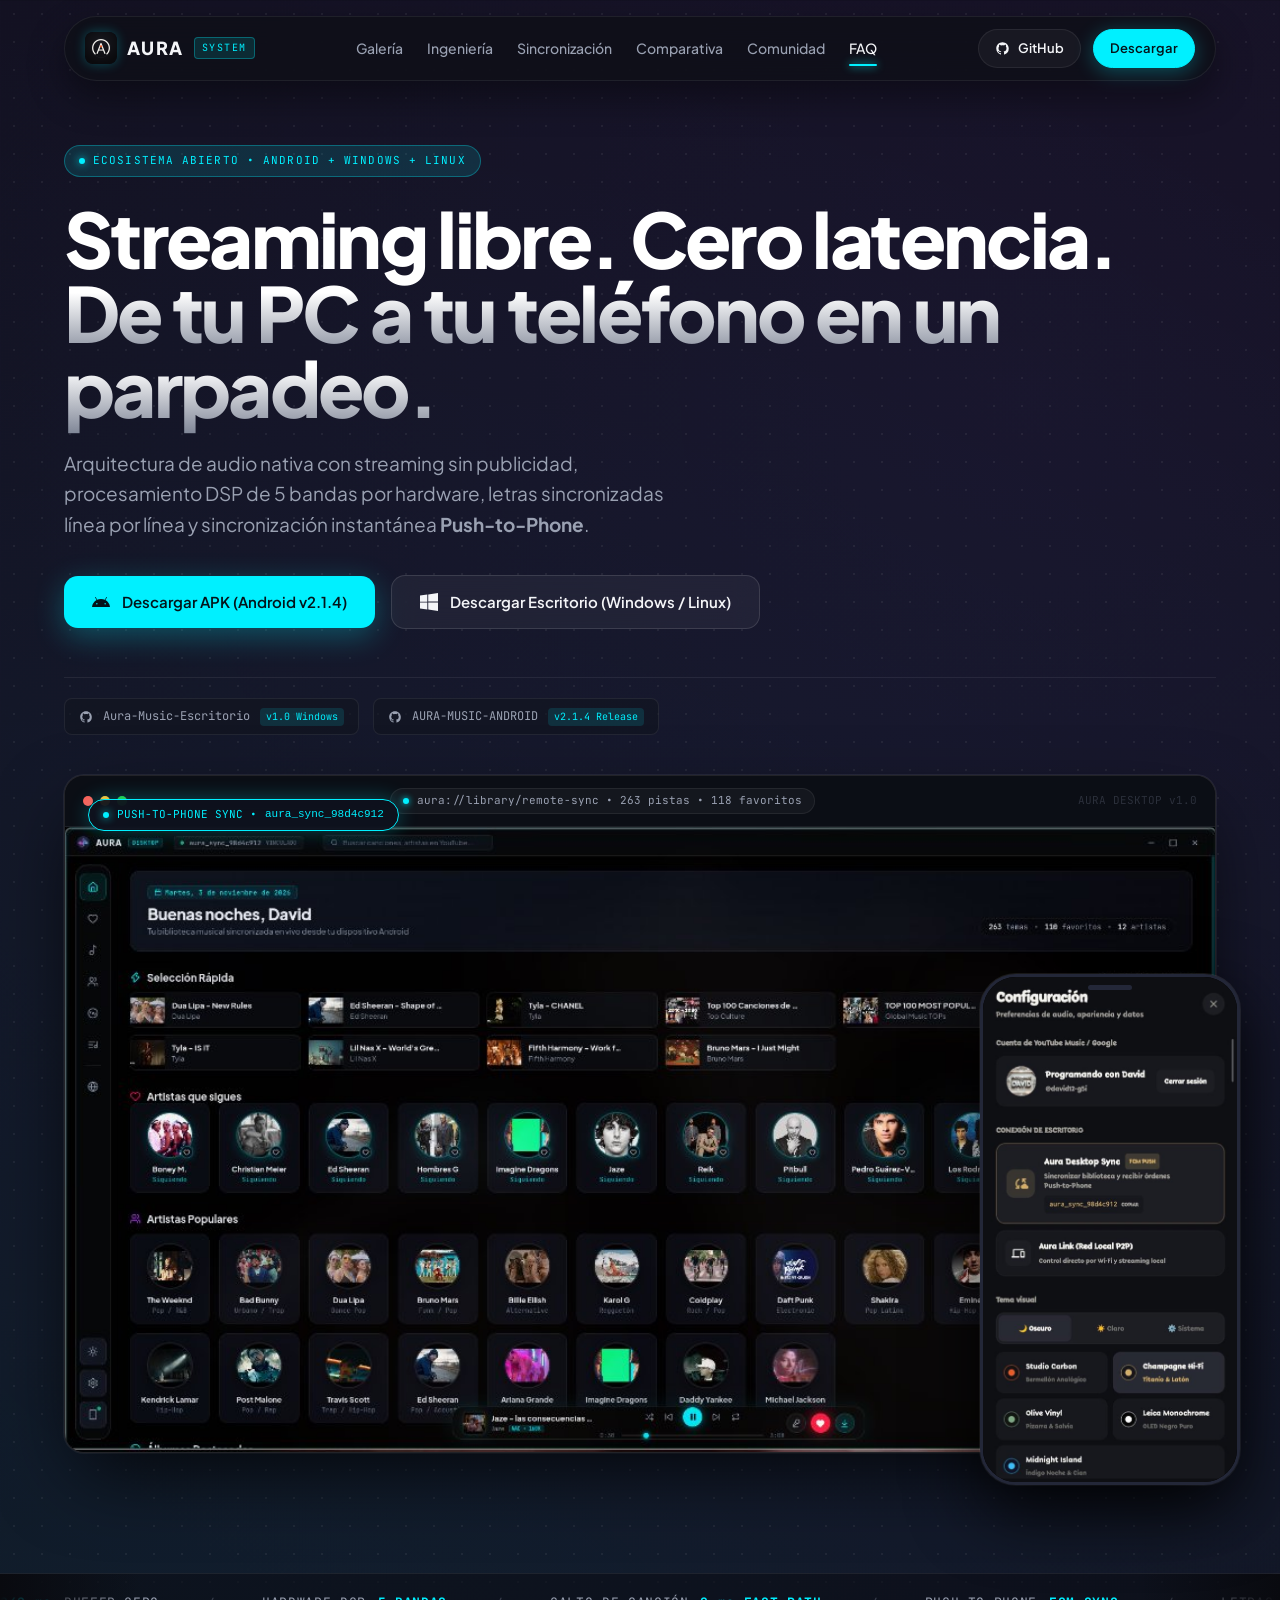
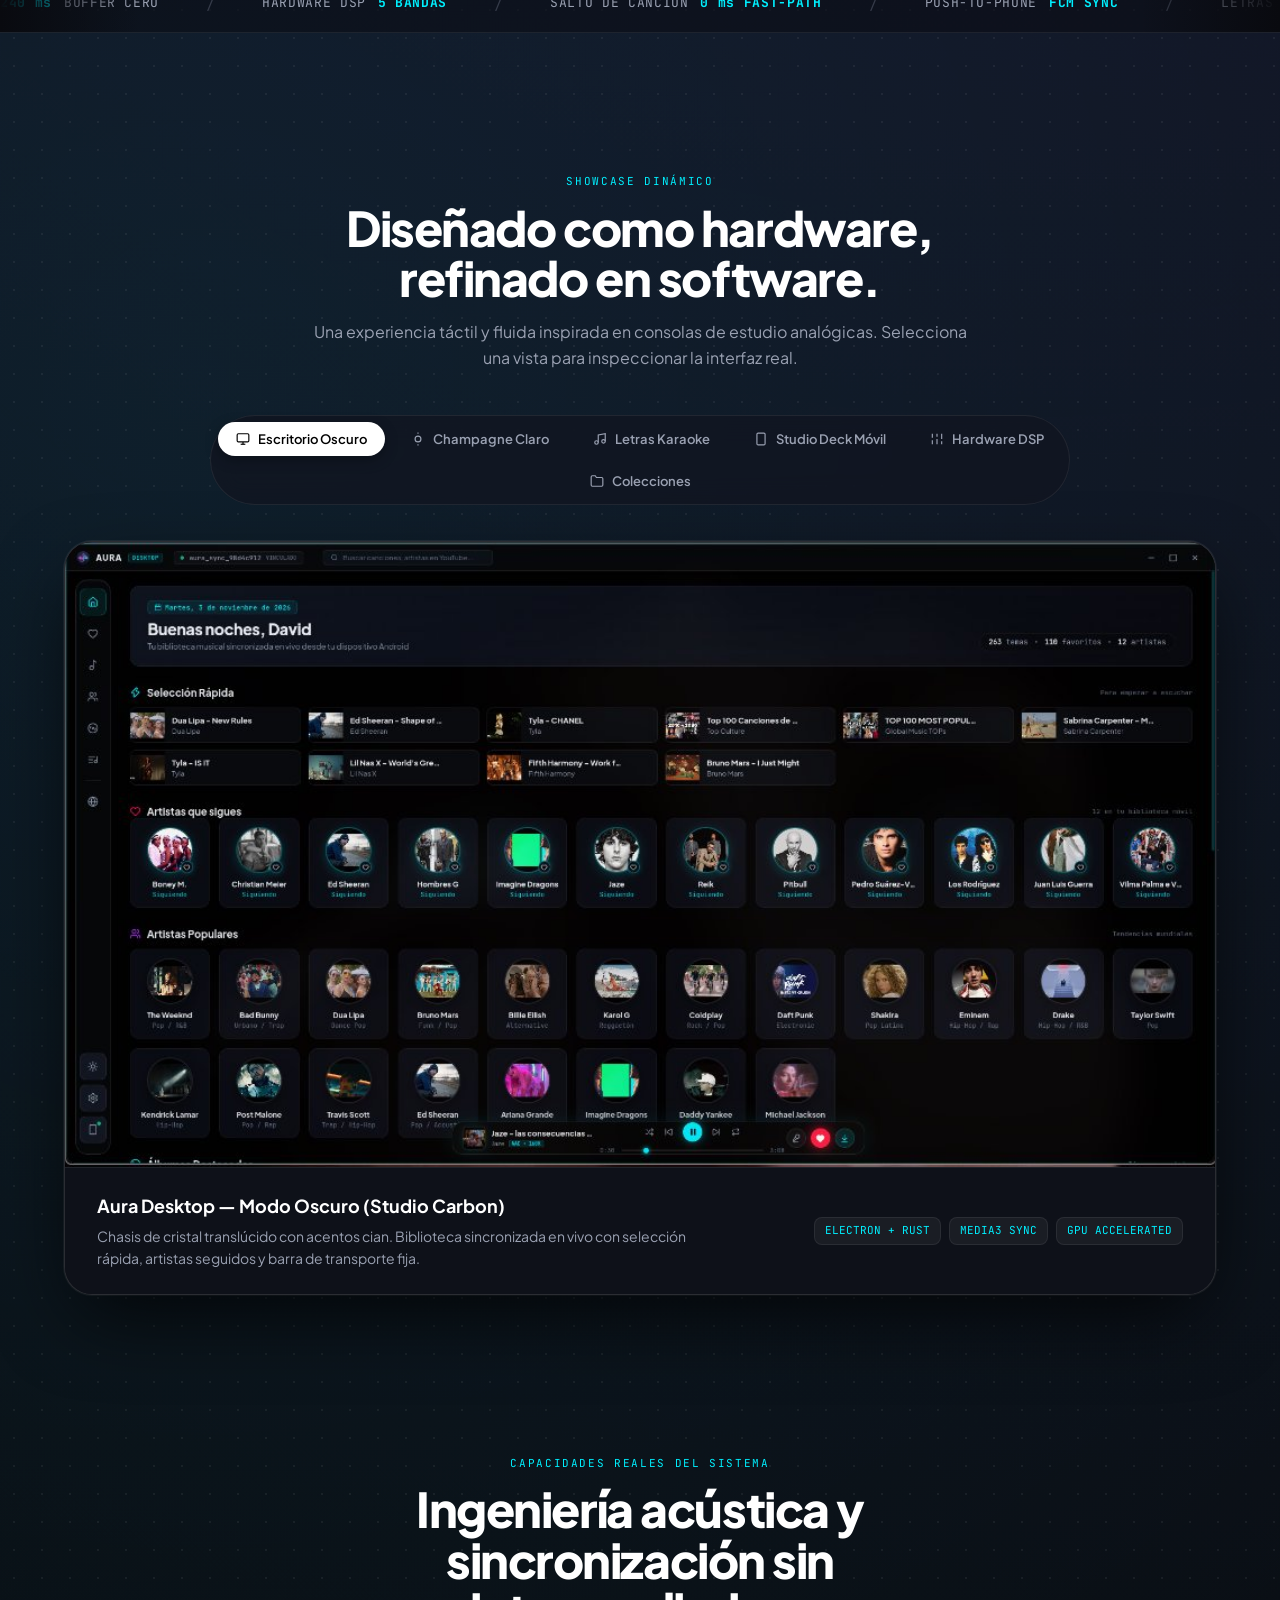
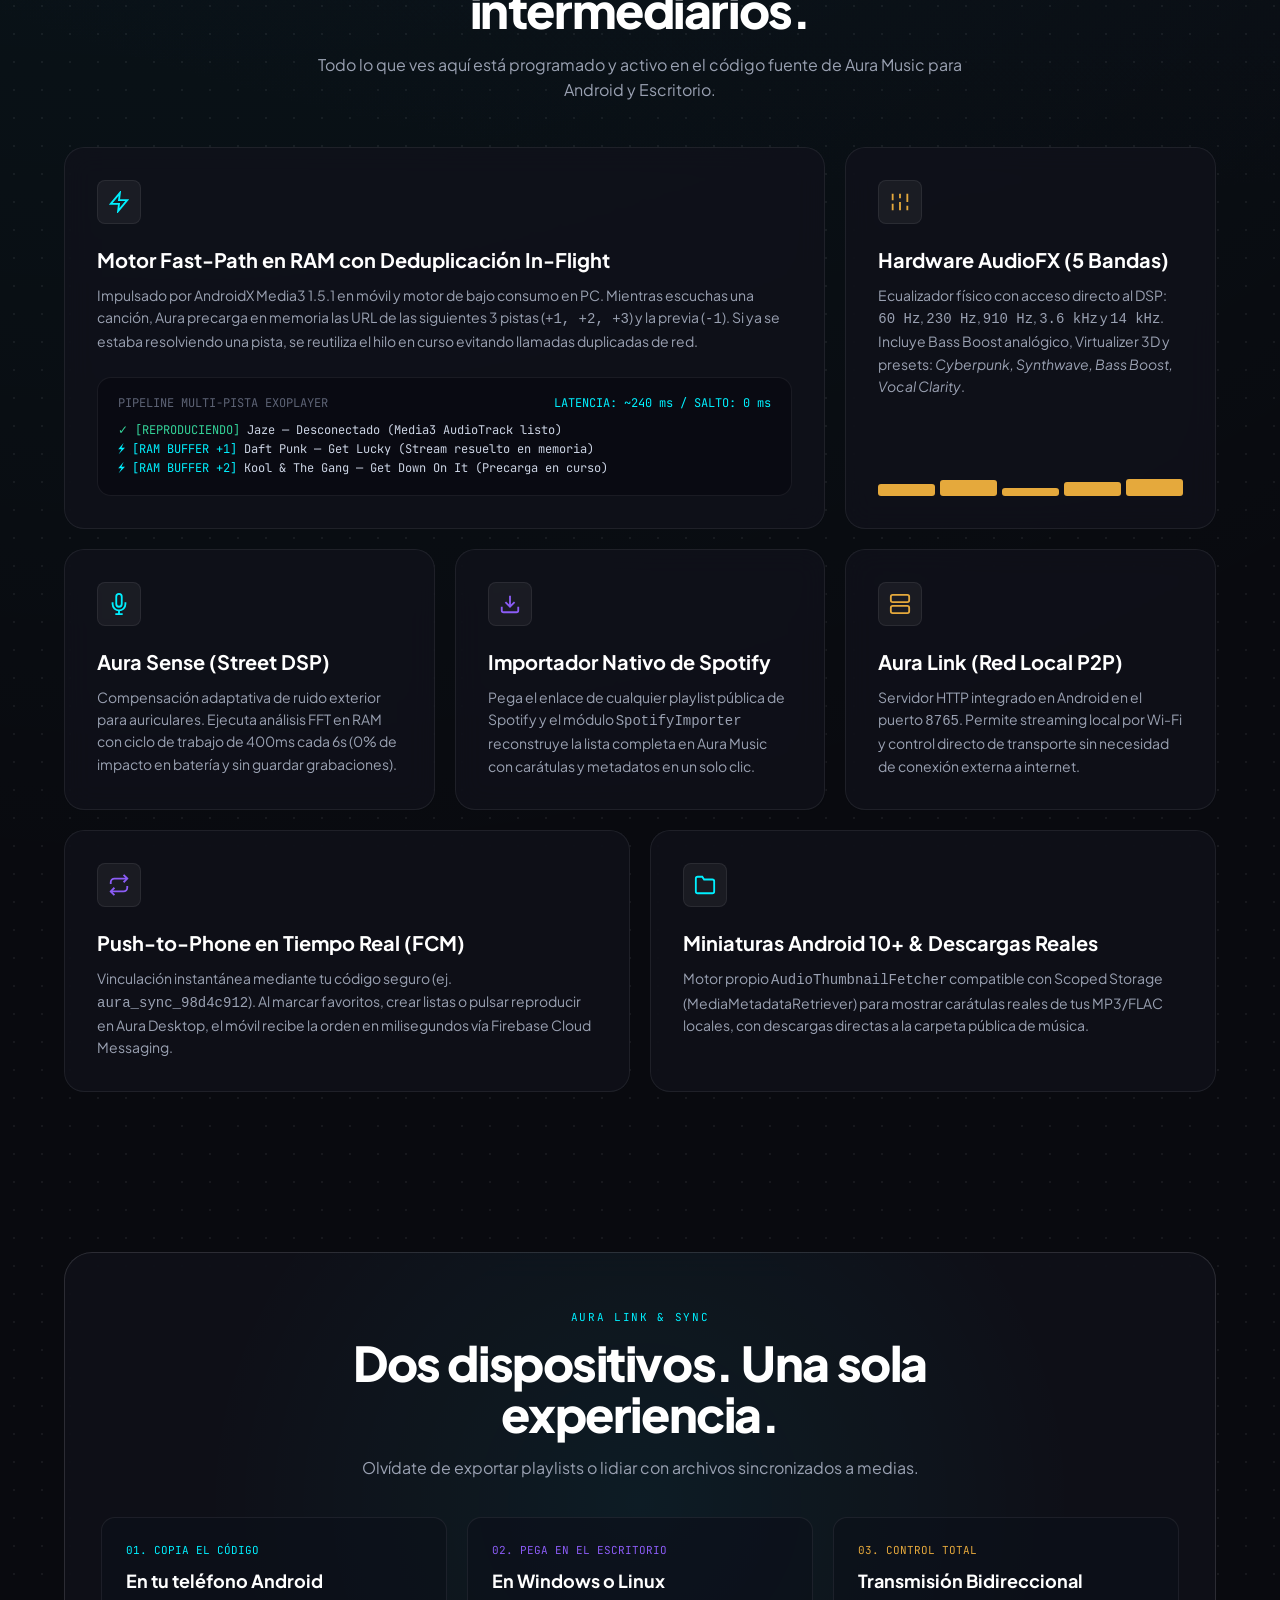
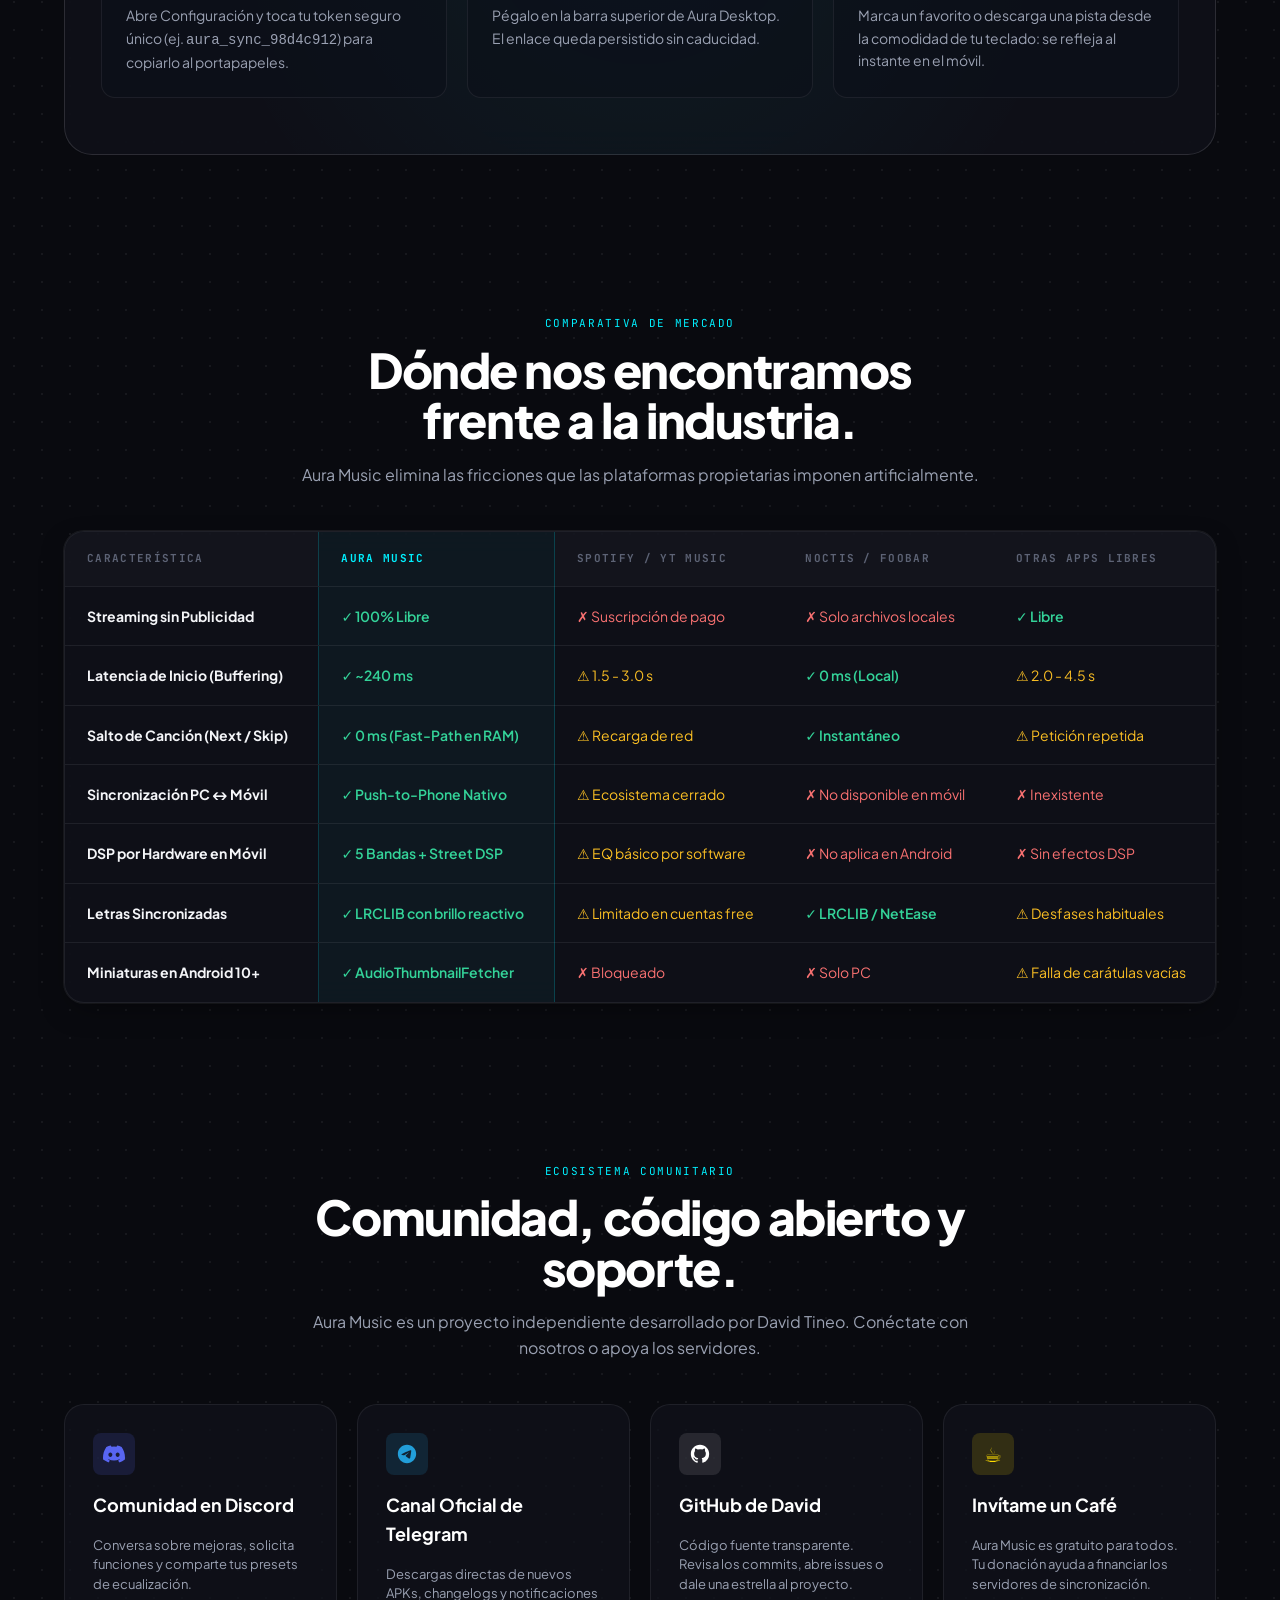
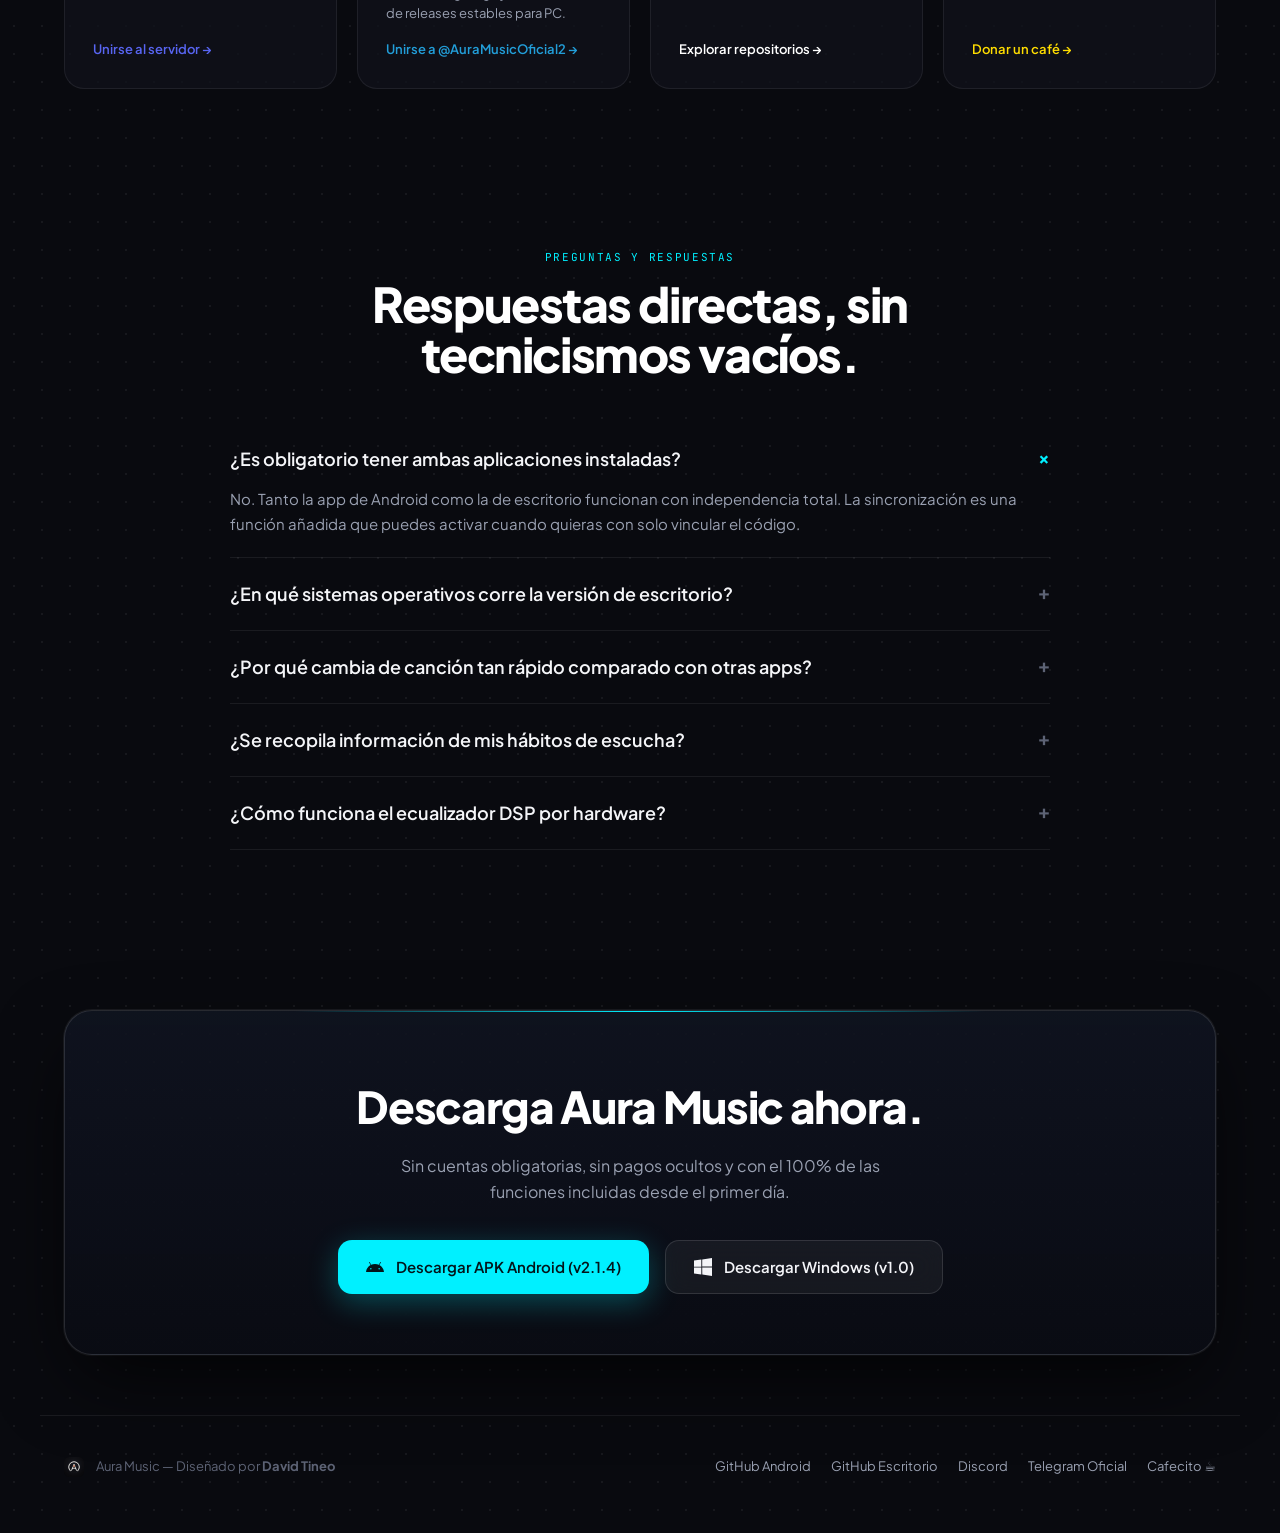
==== index.html @ b8e6ed4e "fix(links): update official Discord invite link to https://discord.gg/2fPm9WvF" ====
<!DOCTYPE html>
<html lang="es">
<head>
  <meta charset="UTF-8">
  <meta name="viewport" content="width=device-width, initial-scale=1.0">
  <title>Aura Music — Reproductor de Audio Nativo para Android, Windows y Linux</title>
  <meta name="description" content="Reproductor de audio de alta fidelidad, streaming libre sin anuncios, ecualizador DSP por hardware, letras sincronizadas y sincronización remota Push-to-Phone.">
  <meta name="theme-color" content="#090a0f">

  <!-- Open Graph -->
  <meta property="og:title" content="Aura Music — Ecosistema de Audio Nativo">
  <meta property="og:description" content="Streaming libre. Cero latencia. De tu PC a tu teléfono en un parpadeo. Código abierto en GitHub.">
  <meta property="og:image" content="assets/img/desktop_dark.jpg">
  <meta property="og:type" content="website">

  <!-- Favicon -->
  <link rel="icon" type="image/png" href="assets/img/logo.png">

  <!-- Typography: Plus Jakarta Sans & JetBrains Mono -->
  <link rel="preconnect" href="https://fonts.googleapis.com">
  <link rel="preconnect" href="https://fonts.gstatic.com" crossorigin>
  <link href="https://fonts.googleapis.com/css2?family=JetBrains+Mono:ital,wght@0,400;0,500;0,700;1,400&family=Plus+Jakarta+Sans:wght@400;500;600;700;800&display=swap" rel="stylesheet">

  <!-- CSS -->
  <link rel="stylesheet" href="css/styles.css">

  <!-- Scripts -->
  <script src="js/script.js" defer></script>
</head>
<body>

  <!-- ==========================================================================
       Floating Island Navigation
       ========================================================================== -->
  <header class="site-header">
    <div class="header-container">
      <a href="#" class="brand-badge">
        <img src="assets/img/logo.png" alt="Aura Logo" />
        <span class="brand-name">AURA</span>
        <span class="brand-tag">SYSTEM</span>
      </a>

      <nav class="nav-links">
        <a href="#showcase">Galería</a>
        <a href="#arquitectura">Ingeniería</a>
        <a href="#sync">Sincronización</a>
        <a href="#comparativa">Comparativa</a>
        <a href="#comunidad">Comunidad</a>
        <a href="#faq">FAQ</a>
      </nav>

      <div class="nav-controls">
        <a href="https://github.com/respaldoperez348-rgb" target="_blank" rel="noopener" class="btn-pill" title="GitHub de David Tineo">
          <svg width="15" height="15" viewBox="0 0 24 24" fill="currentColor">
            <path fill-rule="evenodd" clip-rule="evenodd" d="M12 2C6.477 2 2 6.484 2 12.017c0 4.425 2.865 8.18 6.839 9.504.5.092.682-.217.682-.483 0-.237-.008-.868-.013-1.703-2.782.605-3.369-1.343-3.369-1.343-.454-1.158-1.11-1.466-1.11-1.466-.908-.62.069-.608.069-.608 1.003.07 1.53 1.032 1.53 1.032.892 1.53 2.341 1.088 2.91.832.092-.647.35-1.088.636-1.338-2.22-.253-4.555-1.113-4.555-4.951 0-1.093.39-1.988 1.029-2.688-.103-.253-.446-1.272.098-2.65 0 0 .84-.27 2.75 1.026A9.564 9.564 0 0112 6.844c.85.004 1.705.115 2.504.337 1.909-1.296 2.747-1.027 2.747-1.027.546 1.379.202 2.398.1 2.651.64.7 1.028 1.595 1.028 2.688 0 3.848-2.339 4.695-4.566 4.943.359.309.678.92.678 1.855 0 1.338-.012 2.419-.012 2.747 0 .268.18.58.688.482A10.019 10.019 0 0022 12.017C22 6.484 17.522 2 12 2z"></path>
          </svg>
          <span>GitHub</span>
        </a>
        <a href="#descargas" class="btn-pill cyan">
          Descargar
        </a>
      </div>
    </div>
  </header>

  <!-- ==========================================================================
       Hero Section (Clean Editorial Split)
       ========================================================================== -->
  <section class="hero-wrapper">
    <div class="hero-pill-badge">
      <span class="live-indicator-dot"></span>
      Ecosistema Abierto • Android + Windows + Linux
    </div>

    <h1 class="hero-title">
      Streaming libre. Cero latencia.<br/>
      <span class="text-muted-gradient">De tu PC a tu teléfono en un parpadeo.</span>
    </h1>

    <p class="hero-subtitle">
      Arquitectura de audio nativa con streaming sin publicidad, procesamiento DSP de 5 bandas por hardware, letras sincronizadas línea por línea y sincronización instantánea <strong>Push-to-Phone</strong>.
    </p>

    <div class="hero-cta-group">
      <a class="hero-cta-btn cyan-solid" href="https://github.com/respaldoperez348-rgb/AURA-MUSIC-ANDROID/releases">
        <svg width="18" height="18" viewBox="0 0 24 24" fill="currentColor">
          <path d="M17.523 15.3414c-.5511 0-.9993-.4486-.9993-.9997s.4482-.9993.9993-.9993c.551 0 .9993.4482.9993.9993.0001.5511-.4483.9997-.9993.9997m-11.046 0c-.5511 0-.9993-.4486-.9993-.9997s.4482-.9993.9993-.9993c.5511 0 .9993.4482.9993.9993 0 .5511-.4482.9997-.9993.9997m11.4045-6.02l1.9973-3.4592a.416.416 0 00-.1523-.5676.416.416 0 00-.5676.1523l-2.0223 3.503C15.5894 8.4026 13.8567 8 12 8s-3.5894.4026-5.1366.9499L4.8411 5.4469a.4166.4166 0 00-.5677-.1523.4157.4157 0 00-.1522.5676l1.9973 3.4592C2.6889 11.1867.3432 14.6589 0 18.761h24c-.3432-4.1021-2.6889-7.5743-6.1185-9.4396"/>
        </svg>
        Descargar APK (Android v2.1.4)
      </a>

      <a class="hero-cta-btn glass-dark" href="https://github.com/respaldoperez348-rgb/Aura-Music-Escritorio/releases">
        <svg width="18" height="18" viewBox="0 0 24 24" fill="currentColor">
          <path d="M0 3.449L9.75 2.1v9.451H0m10.949-9.602L24 0v11.401H10.949M0 12.6h9.75v9.451L0 20.699M10.949 12.6H24V24l-12.951-1.849"/>
        </svg>
        Descargar Escritorio (Windows / Linux)
      </a>
    </div>

    <!-- Dual Repositories Highlight Strip -->
    <div class="repo-pills-row">
      <a href="https://github.com/respaldoperez348-rgb/Aura-Music-Escritorio" target="_blank" rel="noopener" class="repo-pill-item">
        <svg width="14" height="14" viewBox="0 0 24 24" fill="currentColor"><path fill-rule="evenodd" clip-rule="evenodd" d="M12 2C6.477 2 2 6.484 2 12.017c0 4.425 2.865 8.18 6.839 9.504.5.092.682-.217.682-.483 0-.237-.008-.868-.013-1.703-2.782.605-3.369-1.343-3.369-1.343-.454-1.158-1.11-1.466-1.11-1.466-.908-.62.069-.608.069-.608 1.003.07 1.53 1.032 1.53 1.032.892 1.53 2.341 1.088 2.91.832.092-.647.35-1.088.636-1.338-2.22-.253-4.555-1.113-4.555-4.951 0-1.093.39-1.988 1.029-2.688-.103-.253-.446-1.272.098-2.65 0 0 .84-.27 2.75 1.026A9.564 9.564 0 0112 6.844c.85.004 1.705.115 2.504.337 1.909-1.296 2.747-1.027 2.747-1.027.546 1.379.202 2.398.1 2.651.64.7 1.028 1.595 1.028 2.688 0 3.848-2.339 4.695-4.566 4.943.359.309.678.92.678 1.855 0 1.338-.012 2.419-.012 2.747 0 .268.18.58.688.482A10.019 10.019 0 0022 12.017C22 6.484 17.522 2 12 2z"></path></svg>
        <span>Aura-Music-Escritorio</span>
        <span class="repo-tag">v1.0 Windows</span>
      </a>

      <a href="https://github.com/respaldoperez348-rgb/AURA-MUSIC-ANDROID" target="_blank" rel="noopener" class="repo-pill-item">
        <svg width="14" height="14" viewBox="0 0 24 24" fill="currentColor"><path fill-rule="evenodd" clip-rule="evenodd" d="M12 2C6.477 2 2 6.484 2 12.017c0 4.425 2.865 8.18 6.839 9.504.5.092.682-.217.682-.483 0-.237-.008-.868-.013-1.703-2.782.605-3.369-1.343-3.369-1.343-.454-1.158-1.11-1.466-1.11-1.466-.908-.62.069-.608.069-.608 1.003.07 1.53 1.032 1.53 1.032.892 1.53 2.341 1.088 2.91.832.092-.647.35-1.088.636-1.338-2.22-.253-4.555-1.113-4.555-4.951 0-1.093.39-1.988 1.029-2.688-.103-.253-.446-1.272.098-2.65 0 0 .84-.27 2.75 1.026A9.564 9.564 0 0112 6.844c.85.004 1.705.115 2.504.337 1.909-1.296 2.747-1.027 2.747-1.027.546 1.379.202 2.398.1 2.651.64.7 1.028 1.595 1.028 2.688 0 3.848-2.339 4.695-4.566 4.943.359.309.678.92.678 1.855 0 1.338-.012 2.419-.012 2.747 0 .268.18.58.688.482A10.019 10.019 0 0022 12.017C22 6.484 17.522 2 12 2z"></path></svg>
        <span>AURA-MUSIC-ANDROID</span>
        <span class="repo-tag">v2.1.4 Release</span>
      </a>
    </div>

    <!-- Realistic Stage: Desktop Window + Android Phone Chassis -->
    <div class="hero-stage">
      <div class="sync-packet-badge">
        <span class="live-indicator-dot"></span>
        PUSH-TO-PHONE SYNC • <code>aura_sync_98d4c912</code>
      </div>

      <div class="mockup-desktop-chassis">
        <div class="window-titlebar">
          <div class="titlebar-controls">
            <span class="titlebar-dot close"></span>
            <span class="titlebar-dot min"></span>
            <span class="titlebar-dot max"></span>
          </div>
          <div class="titlebar-address-chip">
            <span class="live-dot"></span>
            <span>aura://library/remote-sync • 263 pistas • 118 favoritos</span>
          </div>
          <span style="opacity: 0.4;">AURA DESKTOP v1.0</span>
        </div>
        <img src="assets/img/desktop_dark.jpg" alt="Aura Desktop Interface en Modo Oscuro" class="mockup-desktop-img" />
      </div>

      <!-- Overlapping Physical Phone Frame -->
      <div class="mockup-mobile-chassis">
        <div class="phone-speaker-island"></div>
        <img src="assets/img/android_player.jpg" alt="Aura Music Android Player View" class="mockup-mobile-img" />
      </div>
    </div>
  </section>

  <!-- ==========================================================================
       Infinite Specs Ticker (Noctis style)
       ========================================================================== -->
  <div class="specs-marquee-section">
    <div class="specs-marquee-track">
      <div class="spec-chip"><span class="num-accent">240 ms</span> BUFFER CERO</div>
      <span class="spec-divider">/</span>
      <div class="spec-chip">HARDWARE DSP <span class="num-accent">5 BANDAS</span></div>
      <span class="spec-divider">/</span>
      <div class="spec-chip">SALTO DE CANCIÓN <span class="num-accent">0 ms FAST-PATH</span></div>
      <span class="spec-divider">/</span>
      <div class="spec-chip">PUSH-TO-PHONE <span class="num-accent">FCM SYNC</span></div>
      <span class="spec-divider">/</span>
      <div class="spec-chip">LETRAS KARAOKE <span class="num-accent">LRCLIB</span></div>
      <span class="spec-divider">/</span>
      <div class="spec-chip">MINIATURAS LOCALES <span class="num-accent">ANDROID 10+</span></div>
      <span class="spec-divider">/</span>
      <div class="spec-chip">100% LIBRE <span class="num-accent">CERO PUBLICIDAD</span></div>
      <span class="spec-divider">/</span>
      <div class="spec-chip">STREET DSP <span class="num-accent">FFT UNMASKING</span></div>
      <span class="spec-divider">/</span>
      <div class="spec-chip">5 TEMAS DE AUTOR <span class="num-accent">OLED & HI-FI</span></div>
      <span class="spec-divider">/</span>

      <!-- Duplicate for infinite seamless scroll -->
      <div class="spec-chip"><span class="num-accent">240 ms</span> BUFFER CERO</div>
      <span class="spec-divider">/</span>
      <div class="spec-chip">HARDWARE DSP <span class="num-accent">5 BANDAS</span></div>
      <span class="spec-divider">/</span>
      <div class="spec-chip">SALTO DE CANCIÓN <span class="num-accent">0 ms FAST-PATH</span></div>
      <span class="spec-divider">/</span>
      <div class="spec-chip">PUSH-TO-PHONE <span class="num-accent">FCM SYNC</span></div>
      <span class="spec-divider">/</span>
      <div class="spec-chip">LETRAS KARAOKE <span class="num-accent">LRCLIB</span></div>
      <span class="spec-divider">/</span>
      <div class="spec-chip">MINIATURAS LOCALES <span class="num-accent">ANDROID 10+</span></div>
      <span class="spec-divider">/</span>
      <div class="spec-chip">100% LIBRE <span class="num-accent">CERO PUBLICIDAD</span></div>
      <span class="spec-divider">/</span>
      <div class="spec-chip">STREET DSP <span class="num-accent">FFT UNMASKING</span></div>
      <span class="spec-divider">/</span>
      <div class="spec-chip">5 TEMAS DE AUTOR <span class="num-accent">OLED & HI-FI</span></div>
      <span class="spec-divider">/</span>
    </div>
  </div>

  <!-- ==========================================================================
       Interactive Showcase (Segmented Control Viewport)
       ========================================================================== -->
  <section id="showcase" class="section-container">
    <div class="section-header">
      <div class="section-label">Showcase Dinámico</div>
      <h2 class="section-heading">Diseñado como hardware, refinado en software.</h2>
      <p class="section-description">Una experiencia táctil y fluida inspirada en consolas de estudio analógicas. Selecciona una vista para inspeccionar la interfaz real.</p>
    </div>

    <!-- Segmented Control Bar -->
    <div class="segmented-control-bar">
      <button class="segment-btn active" data-slide="slide-desktop-dark">
        <svg width="14" height="14" viewBox="0 0 24 24" fill="none" stroke="currentColor" stroke-width="2"><rect x="2" y="3" width="20" height="14" rx="2"/><line x1="8" y1="21" x2="16" y2="21"/><line x1="12" y1="17" x2="12" y2="21"/></svg>
        Escritorio Oscuro
      </button>
      <button class="segment-btn" data-slide="slide-desktop-light">
        <svg width="14" height="14" viewBox="0 0 24 24" fill="none" stroke="currentColor" stroke-width="2"><circle cx="12" cy="12" r="5"/><line x1="12" y1="1" x2="12" y2="3"/><line x1="12" y1="21" x2="12" y2="23"/></svg>
        Champagne Claro
      </button>
      <button class="segment-btn" data-slide="slide-lyrics">
        <svg width="14" height="14" viewBox="0 0 24 24" fill="none" stroke="currentColor" stroke-width="2"><path d="M9 18V5l12-2v13"/><circle cx="6" cy="18" r="3"/><circle cx="18" cy="16" r="3"/></svg>
        Letras Karaoke
      </button>
      <button class="segment-btn" data-slide="slide-mobile-player">
        <svg width="14" height="14" viewBox="0 0 24 24" fill="none" stroke="currentColor" stroke-width="2"><rect x="5" y="2" width="14" height="20" rx="2"/><line x1="12" y1="18" x2="12.01" y2="18"/></svg>
        Studio Deck Móvil
      </button>
      <button class="segment-btn" data-slide="slide-mobile-dsp">
        <svg width="14" height="14" viewBox="0 0 24 24" fill="none" stroke="currentColor" stroke-width="2"><line x1="4" y1="21" x2="4" y2="14"/><line x1="4" y1="10" x2="4" y2="3"/><line x1="12" y1="21" x2="12" y2="12"/><line x1="12" y1="8" x2="12" y2="3"/><line x1="20" y1="21" x2="20" y2="16"/><line x1="20" y1="12" x2="20" y2="3"/></svg>
        Hardware DSP
      </button>
      <button class="segment-btn" data-slide="slide-mobile-library">
        <svg width="14" height="14" viewBox="0 0 24 24" fill="none" stroke="currentColor" stroke-width="2"><path d="M22 19a2 2 0 0 1-2 2H4a2 2 0 0 1-2-2V5a2 2 0 0 1 2-2h5l2 3h9a2 2 0 0 1 2 2z"/></svg>
        Colecciones
      </button>
    </div>

    <!-- Showcase Stage Frame -->
    <div class="showcase-stage-card">
      <div class="showcase-display-area">
        <div id="slide-desktop-dark" class="showcase-slide active">
          <img src="assets/img/desktop_dark.jpg" alt="Aura Desktop Modo Oscuro Studio Carbon" />
        </div>
        <div id="slide-desktop-light" class="showcase-slide">
          <img src="assets/img/desktop_light.jpg" alt="Aura Desktop Modo Claro Champagne Hi-Fi" />
        </div>
        <div id="slide-lyrics" class="showcase-slide">
          <img src="assets/img/desktop_lyrics.jpg" alt="Aura Desktop Karaoke Synced Lyrics" />
        </div>
        <div id="slide-mobile-player" class="showcase-slide">
          <img src="assets/img/android_player.jpg" alt="Aura Mobile Studio Deck Player" />
        </div>
        <div id="slide-mobile-dsp" class="showcase-slide">
          <img src="assets/img/android_dsp.jpg" alt="Aura Mobile Hardware DSP Equalizer" />
        </div>
        <div id="slide-mobile-library" class="showcase-slide">
          <img src="assets/img/android_library.jpg" alt="Aura Mobile Library Collections" />
        </div>
      </div>

      <!-- Contextual Meta Bar -->
      <div class="showcase-meta-bar" data-meta="slide-desktop-dark">
        <div>
          <div class="meta-title">Aura Desktop — Modo Oscuro (Studio Carbon)</div>
          <p class="meta-desc">Chasis de cristal translúcido con acentos cian. Biblioteca sincronizada en vivo con selección rápida, artistas seguidos y barra de transporte fija.</p>
        </div>
        <div class="meta-badges-row">
          <span class="tech-spec-tag">ELECTRON + RUST</span>
          <span class="tech-spec-tag">MEDIA3 SYNC</span>
          <span class="tech-spec-tag">GPU ACCELERATED</span>
        </div>
      </div>

      <div class="showcase-meta-bar" data-meta="slide-desktop-light" style="display: none;">
        <div>
          <div class="meta-title">Aura Desktop — Modo Claro (Champagne Hi-Fi)</div>
          <p class="meta-desc">Inspirado en tornamesas y preamplificadores vintage de latón y titanio. Contraste óptico optimizado para espacios iluminados.</p>
        </div>
        <div class="meta-badges-row">
          <span class="tech-spec-tag">ALTO CONTRASTE</span>
          <span class="tech-spec-tag">FROSTED GLASS</span>
        </div>
      </div>

      <div class="showcase-meta-bar" data-meta="slide-lyrics" style="display: none;">
        <div>
          <div class="meta-title">Karaoke en Tiempo Real con Resplandor Neón</div>
          <p class="meta-desc">Integración bidireccional con LRCLIB. La línea vocal activa resplandece en cian mientras las demás líneas mantienen desenfoque de foco.</p>
        </div>
        <div class="meta-badges-row">
          <span class="tech-spec-tag">LRCLIB API</span>
          <span class="tech-spec-tag">CACHÉ OFFLINE</span>
        </div>
      </div>

      <div class="showcase-meta-bar" data-meta="slide-mobile-player" style="display: none;">
        <div>
          <div class="meta-title">Studio Deck — Reproductor de Hardware en Android</div>
          <p class="meta-desc">Diseño editorial con carátula en alta definición, barra de scrub analógica, controles táctiles y modal expansivo sin pérdida de fotogramas.</p>
        </div>
        <div class="meta-badges-row">
          <span class="tech-spec-tag">JETPACK COMPOSE</span>
          <span class="tech-spec-tag">MATERIAL 3</span>
        </div>
      </div>

      <div class="showcase-meta-bar" data-meta="slide-mobile-dsp" style="display: none;">
        <div>
          <div class="meta-title">Hardware DSP & Street DSP (Aura Sense)</div>
          <p class="meta-desc">Acceso directo a los procesadores de señal del sistema Android. 5 bandas de EQ, Bass Boost físico y análisis FFT en RAM para compensar ruido ambiental.</p>
        </div>
        <div class="meta-badges-row">
          <span class="tech-spec-tag">ANDROID AUDIOFX</span>
          <span class="tech-spec-tag">FFT EN RAM</span>
        </div>
      </div>

      <div class="showcase-meta-bar" data-meta="slide-mobile-library" style="display: none;">
        <div>
          <div class="meta-title">Colecciones y Almacenamiento Local Seguro</div>
          <p class="meta-desc">Extracción nativa de carátulas para Android 10+ mediante Scoped Storage y Coil Fetcher. Gestión unificada de pistas descargadas y favoritos.</p>
        </div>
        <div class="meta-badges-row">
          <span class="tech-spec-tag">SCOPED STORAGE</span>
          <span class="tech-spec-tag">SQLITE LOCAL</span>
        </div>
      </div>
    </div>
  </section>

  <!-- ==========================================================================
       Bento Grid — Core Engineering Pillars (Real Implemented Architecture)
       ========================================================================== -->
  <section id="arquitectura" class="section-container">
    <div class="section-header">
      <div class="section-label">Capacidades Reales del Sistema</div>
      <h2 class="section-heading">Ingeniería acústica y sincronización sin intermediarios.</h2>
      <p class="section-description">Todo lo que ves aquí está programado y activo en el código fuente de Aura Music para Android y Escritorio.</p>
    </div>

    <div class="bento-grid">
      <!-- Card 1: Fast-Path Audio Engine (Col 8) -->
      <div class="bento-card col-8">
        <div class="bento-icon-box">
          <svg width="22" height="22" viewBox="0 0 24 24" fill="none" stroke="currentColor" stroke-width="2"><polygon points="13 2 3 14 12 14 11 22 21 10 12 10 13 2"/></svg>
        </div>
        <h3>Motor Fast-Path en RAM con Deduplicación In-Flight</h3>
        <p>Impulsado por AndroidX Media3 1.5.1 en móvil y motor de bajo consumo en PC. Mientras escuchas una canción, Aura precarga en memoria las URL de las siguientes 3 pistas (<code>+1, +2, +3</code>) y la previa (<code>-1</code>). Si ya se estaba resolviendo una pista, se reutiliza el hilo en curso evitando llamadas duplicadas de red.</p>
        
        <div class="bento-interactive-preview">
          <div style="display: flex; justify-content: space-between; color: var(--text-tertiary); margin-bottom: 8px;">
            <span>PIPELINE MULTI-PISTA EXOPLAYER</span>
            <span style="color: var(--cyan);">LATENCIA: ~240 ms / SALTO: 0 ms</span>
          </div>
          <div style="color: #ccd4e4; line-height: 1.6;">
            <span style="color: #34d399;">✓ [REPRODUCIENDO]</span> Jaze — Desconectado (Media3 AudioTrack listo)<br/>
            <span style="color: var(--cyan);">⚡ [RAM BUFFER +1]</span> Daft Punk — Get Lucky (Stream resuelto en memoria)<br/>
            <span style="color: var(--cyan);">⚡ [RAM BUFFER +2]</span> Kool & The Gang — Get Down On It (Precarga en curso)
          </div>
        </div>
      </div>

      <!-- Card 2: Hardware DSP (Col 4) -->
      <div class="bento-card col-4">
        <div class="bento-icon-box amber">
          <svg width="22" height="22" viewBox="0 0 24 24" fill="none" stroke="currentColor" stroke-width="2"><line x1="4" y1="21" x2="4" y2="14"/><line x1="4" y1="10" x2="4" y2="3"/><line x1="12" y1="21" x2="12" y2="12"/><line x1="12" y1="8" x2="12" y2="3"/><line x1="20" y1="21" x2="20" y2="16"/><line x1="20" y1="12" x2="20" y2="3"/></svg>
        </div>
        <h3>Hardware AudioFX (5 Bandas)</h3>
        <p>Ecualizador físico con acceso directo al DSP: <code>60 Hz</code>, <code>230 Hz</code>, <code>910 Hz</code>, <code>3.6 kHz</code> y <code>14 kHz</code>. Incluye Bass Boost analógico, Virtualizer 3D y presets: <em>Cyberpunk, Synthwave, Bass Boost, Vocal Clarity</em>.</p>
        
        <div style="margin-top: auto; padding-top: 20px; display: flex; gap: 5px; align-items: flex-end; height: 38px;">
          <span style="flex:1; height:65%; background:var(--amber); border-radius:3px;"></span>
          <span style="flex:1; height:85%; background:var(--amber); border-radius:3px;"></span>
          <span style="flex:1; height:45%; background:var(--amber); border-radius:3px;"></span>
          <span style="flex:1; height:75%; background:var(--amber); border-radius:3px;"></span>
          <span style="flex:1; height:95%; background:var(--amber); border-radius:3px;"></span>
        </div>
      </div>

      <!-- Card 3: Street DSP (Aura Sense) (Col 4) -->
      <div class="bento-card col-4">
        <div class="bento-icon-box">
          <svg width="22" height="22" viewBox="0 0 24 24" fill="none" stroke="currentColor" stroke-width="2"><path d="M12 1a3 3 0 0 0-3 3v8a3 3 0 0 0 6 0V4a3 3 0 0 0-3-3z"/><path d="M19 10v2a7 7 0 0 1-14 0v-2"/><line x1="12" y1="19" x2="12" y2="23"/><line x1="8" y1="23" x2="16" y2="23"/></svg>
        </div>
        <h3>Aura Sense (Street DSP)</h3>
        <p>Compensación adaptativa de ruido exterior para auriculares. Ejecuta análisis FFT en RAM con ciclo de trabajo de 400ms cada 6s (0% de impacto en batería y sin guardar grabaciones).</p>
      </div>

      <!-- Card 4: Importador de Spotify (Col 4) -->
      <div class="bento-card col-4">
        <div class="bento-icon-box purple">
          <svg width="22" height="22" viewBox="0 0 24 24" fill="none" stroke="currentColor" stroke-width="2"><path d="M21 15v4a2 2 0 0 1-2 2H5a2 2 0 0 1-2-2v-4"/><polyline points="7 10 12 15 17 10"/><line x1="12" y1="15" x2="12" y2="3"/></svg>
        </div>
        <h3>Importador Nativo de Spotify</h3>
        <p>Pega el enlace de cualquier playlist pública de Spotify y el módulo <code>SpotifyImporter</code> reconstruye la lista completa en Aura Music con carátulas y metadatos en un solo clic.</p>
      </div>

      <!-- Card 5: Aura Link P2P (Col 4) -->
      <div class="bento-card col-4">
        <div class="bento-icon-box amber">
          <svg width="22" height="22" viewBox="0 0 24 24" fill="none" stroke="currentColor" stroke-width="2"><rect x="2" y="2" width="20" height="8" rx="2" ry="2"/><rect x="2" y="14" width="20" height="8" rx="2" ry="2"/><line x1="6" y1="6" x2="6.01" y2="6"/><line x1="6" y1="18" x2="6.01" y2="18"/></svg>
        </div>
        <h3>Aura Link (Red Local P2P)</h3>
        <p>Servidor HTTP integrado en Android en el puerto <code>8765</code>. Permite streaming local por Wi-Fi y control directo de transporte sin necesidad de conexión externa a internet.</p>
      </div>

      <!-- Card 6: Push-to-Phone Sync (Col 6) -->
      <div class="bento-card col-6">
        <div class="bento-icon-box purple">
          <svg width="22" height="22" viewBox="0 0 24 24" fill="none" stroke="currentColor" stroke-width="2"><polyline points="17 1 21 5 17 9"/><path d="M3 11V9a4 4 0 0 1 4-4h14"/><polyline points="7 23 3 19 7 15"/><path d="M21 13v2a4 4 0 0 1-4 4H3"/></svg>
        </div>
        <h3>Push-to-Phone en Tiempo Real (FCM)</h3>
        <p>Vinculación instantánea mediante tu código seguro (ej. <code>aura_sync_98d4c912</code>). Al marcar favoritos, crear listas o pulsar reproducir en Aura Desktop, el móvil recibe la orden en milisegundos vía Firebase Cloud Messaging.</p>
      </div>

      <!-- Card 7: Scoped Storage & Descargas (Col 6) -->
      <div class="bento-card col-6">
        <div class="bento-icon-box">
          <svg width="22" height="22" viewBox="0 0 24 24" fill="none" stroke="currentColor" stroke-width="2"><path d="M22 19a2 2 0 0 1-2 2H4a2 2 0 0 1-2-2V5a2 2 0 0 1 2-2h5l2 3h9a2 2 0 0 1 2 2z"/></svg>
        </div>
        <h3>Miniaturas Android 10+ & Descargas Reales</h3>
        <p>Motor propio <code>AudioThumbnailFetcher</code> compatible con Scoped Storage (MediaMetadataRetriever) para mostrar carátulas reales de tus MP3/FLAC locales, con descargas directas a la carpeta pública de música.</p>
      </div>
    </div>
  </section>

  <!-- ==========================================================================
       Synchronization Section
       ========================================================================== -->
  <section id="sync" class="section-container">
    <div style="background: radial-gradient(circle at 50% 50%, rgba(0,240,255,0.06), transparent 70%), var(--bg-card); border: 1px solid var(--border-medium); border-radius: var(--radius-xl); padding: 56px 36px; backdrop-filter: blur(16px);">
      <div class="section-header" style="margin-bottom: 24px;">
        <div class="section-label">Aura Link & Sync</div>
        <h2 class="section-heading">Dos dispositivos. Una sola experiencia.</h2>
        <p class="section-description">Olvídate de exportar playlists o lidiar con archivos sincronizados a medias.</p>
      </div>

      <div style="display: grid; grid-template-columns: repeat(auto-fit, minmax(280px, 1fr)); gap: 20px; margin-top: 36px;">
        <div style="padding: 24px; background: rgba(14, 16, 26, 0.6); border: 1px solid var(--border-subtle); border-radius: var(--radius-md);">
          <div style="font-family: var(--font-mono); color: var(--cyan); font-size: 11px; margin-bottom: 8px;">01. COPIA EL CÓDIGO</div>
          <h4 style="font-size: 18px; color: #ffffff; margin-bottom: 8px;">En tu teléfono Android</h4>
          <p style="color: var(--text-secondary); font-size: 14px;">Abre Configuración y toca tu token seguro único (ej. <code>aura_sync_98d4c912</code>) para copiarlo al portapapeles.</p>
        </div>

        <div style="padding: 24px; background: rgba(14, 16, 26, 0.6); border: 1px solid var(--border-subtle); border-radius: var(--radius-md);">
          <div style="font-family: var(--font-mono); color: var(--purple); font-size: 11px; margin-bottom: 8px;">02. PEGA EN EL ESCRITORIO</div>
          <h4 style="font-size: 18px; color: #ffffff; margin-bottom: 8px;">En Windows o Linux</h4>
          <p style="color: var(--text-secondary); font-size: 14px;">Pégalo en la barra superior de Aura Desktop. El enlace queda persistido sin caducidad.</p>
        </div>

        <div style="padding: 24px; background: rgba(14, 16, 26, 0.6); border: 1px solid var(--border-subtle); border-radius: var(--radius-md);">
          <div style="font-family: var(--font-mono); color: var(--amber); font-size: 11px; margin-bottom: 8px;">03. CONTROL TOTAL</div>
          <h4 style="font-size: 18px; color: #ffffff; margin-bottom: 8px;">Transmisión Bidireccional</h4>
          <p style="color: var(--text-secondary); font-size: 14px;">Marca un favorito o descarga una pista desde la comodidad de tu teclado: se refleja al instante en el móvil.</p>
        </div>
      </div>
    </div>
  </section>

  <!-- ==========================================================================
       Comparison Matrix (High-Density / Low-Noise)
       ========================================================================== -->
  <section id="comparativa" class="section-container">
    <div class="section-header">
      <div class="section-label">Comparativa de Mercado</div>
      <h2 class="section-heading">Dónde nos encontramos frente a la industria.</h2>
      <p class="section-description">Aura Music elimina las fricciones que las plataformas propietarias imponen artificialmente.</p>
    </div>

    <div class="table-matrix-wrapper">
      <table class="matrix-table">
        <thead>
          <tr>
            <th>CARACTERÍSTICA</th>
            <th class="col-highlight">AURA MUSIC</th>
            <th>SPOTIFY / YT MUSIC</th>
            <th>NOCTIS / FOOBAR</th>
            <th>OTRAS APPS LIBRES</th>
          </tr>
        </thead>
        <tbody>
          <tr>
            <td><strong>Streaming sin Publicidad</strong></td>
            <td class="col-highlight"><span class="val-badge-good">✓ 100% Libre</span></td>
            <td><span class="val-badge-bad">✗ Suscripción de pago</span></td>
            <td><span class="val-badge-bad">✗ Solo archivos locales</span></td>
            <td><span class="val-badge-good">✓ Libre</span></td>
          </tr>
          <tr>
            <td><strong>Latencia de Inicio (Buffering)</strong></td>
            <td class="col-highlight"><span class="val-badge-good">✓ ~240 ms</span></td>
            <td><span class="val-badge-warn">⚠ 1.5 - 3.0 s</span></td>
            <td><span class="val-badge-good">✓ 0 ms (Local)</span></td>
            <td><span class="val-badge-warn">⚠ 2.0 - 4.5 s</span></td>
          </tr>
          <tr>
            <td><strong>Salto de Canción (Next / Skip)</strong></td>
            <td class="col-highlight"><span class="val-badge-good">✓ 0 ms (Fast-Path en RAM)</span></td>
            <td><span class="val-badge-warn">⚠ Recarga de red</span></td>
            <td><span class="val-badge-good">✓ Instantáneo</span></td>
            <td><span class="val-badge-warn">⚠ Petición repetida</span></td>
          </tr>
          <tr>
            <td><strong>Sincronización PC ↔ Móvil</strong></td>
            <td class="col-highlight"><span class="val-badge-good">✓ Push-to-Phone Nativo</span></td>
            <td><span class="val-badge-warn">⚠ Ecosistema cerrado</span></td>
            <td><span class="val-badge-bad">✗ No disponible en móvil</span></td>
            <td><span class="val-badge-bad">✗ Inexistente</span></td>
          </tr>
          <tr>
            <td><strong>DSP por Hardware en Móvil</strong></td>
            <td class="col-highlight"><span class="val-badge-good">✓ 5 Bandas + Street DSP</span></td>
            <td><span class="val-badge-warn">⚠ EQ básico por software</span></td>
            <td><span class="val-badge-bad">✗ No aplica en Android</span></td>
            <td><span class="val-badge-bad">✗ Sin efectos DSP</span></td>
          </tr>
          <tr>
            <td><strong>Letras Sincronizadas</strong></td>
            <td class="col-highlight"><span class="val-badge-good">✓ LRCLIB con brillo reactivo</span></td>
            <td><span class="val-badge-warn">⚠ Limitado en cuentas free</span></td>
            <td><span class="val-badge-good">✓ LRCLIB / NetEase</span></td>
            <td><span class="val-badge-warn">⚠ Desfases habituales</span></td>
          </tr>
          <tr>
            <td><strong>Miniaturas en Android 10+</strong></td>
            <td class="col-highlight"><span class="val-badge-good">✓ AudioThumbnailFetcher</span></td>
            <td><span class="val-badge-bad">✗ Bloqueado</span></td>
            <td><span class="val-badge-bad">✗ Solo PC</span></td>
            <td><span class="val-badge-warn">⚠ Falla de carátulas vacías</span></td>
          </tr>
        </tbody>
      </table>
    </div>
  </section>

  <!-- ==========================================================================
       Community & Creator Grid
       ========================================================================== -->
  <section id="comunidad" class="section-container">
    <div class="section-header">
      <div class="section-label">Ecosistema Comunitario</div>
      <h2 class="section-heading">Comunidad, código abierto y soporte.</h2>
      <p class="section-description">Aura Music es un proyecto independiente desarrollado por David Tineo. Conéctate con nosotros o apoya los servidores.</p>
    </div>

    <div class="community-cards-grid">
      <!-- Discord Card -->
      <a href="https://discord.gg/2fPm9WvF" target="_blank" rel="noopener" class="community-tile discord">
        <div class="community-tile-icon">
          <svg width="22" height="22" viewBox="0 0 24 24" fill="currentColor">
            <path d="M20.317 4.37a19.791 19.791 0 00-4.885-1.515.074.074 0 00-.079.037c-.21.375-.444.864-.608 1.25a18.27 18.27 0 00-5.487 0 12.64 12.64 0 00-.617-1.25.077.077 0 00-.079-.037A19.736 19.736 0 003.677 4.37a.07.07 0 00-.032.027C.533 9.046-.32 13.58.099 18.057a.082.082 0 00.031.057 19.9 19.9 0 005.993 3.03.078.078 0 00.084-.028c.462-.63.874-1.295 1.226-1.994.021-.041.001-.09-.041-.106a13.107 13.107 0 01-1.872-.892.077.077 0 01-.008-.128 10.2 10.2 0 00.372-.292.074.074 0 01.077-.01c3.928 1.793 8.18 1.793 12.061 0a.074.074 0 01.078.01c.12.098.246.198.373.292a.077.077 0 01-.006.128 12.299 12.299 0 01-1.873.892.077.077 0 00-.041.107c.36.698.772 1.362 1.225 1.993a.076.076 0 00.084.028 19.839 19.839 0 006.002-3.03.077.077 0 00.032-.054c.5-5.177-.838-9.674-3.549-13.66a.061.061 0 00-.031-.028zM8.02 15.33c-1.183 0-2.157-1.085-2.157-2.419 0-1.333.956-2.419 2.157-2.419 1.21 0 2.176 1.096 2.157 2.42 0 1.333-.956 2.418-2.157 2.418zm7.975 0c-1.183 0-2.157-1.085-2.157-2.419 0-1.333.955-2.419 2.157-2.419 1.21 0 2.176 1.096 2.157 2.42 0 1.333-.946 2.418-2.157 2.418z"/>
          </svg>
        </div>
        <h4>Comunidad en Discord</h4>
        <p>Conversa sobre mejoras, solicita funciones y comparte tus presets de ecualización.</p>
        <span class="tile-action-link" style="color: #5865f2;">Unirse al servidor →</span>
      </a>

      <!-- Telegram Card -->
      <a href="https://t.me/AuraMusicOficial2" target="_blank" rel="noopener" class="community-tile telegram">
        <div class="community-tile-icon">
          <svg width="22" height="22" viewBox="0 0 24 24" fill="currentColor">
            <path d="M12 2C6.48 2 2 6.48 2 12s4.48 10 10 10 10-4.48 10-10S17.52 2 12 2zm4.64 6.8c-.15 1.58-.8 5.42-1.13 7.19-.14.75-.42 1-.68 1.03-.58.05-1.02-.38-1.58-.75-.88-.58-1.38-.94-2.23-1.5-.99-.65-.35-1.01.22-1.59.15-.15 2.71-2.48 2.76-2.69a.2.2 0 00-.05-.18c-.06-.05-.14-.03-.21-.02-.09.02-1.49.95-4.22 2.79-.4.27-.76.41-1.08.4-.36-.01-1.04-.2-1.55-.37-.63-.2-1.12-.31-1.08-.66.02-.18.27-.36.74-.55 2.92-1.27 4.86-2.11 5.83-2.51 2.78-1.16 3.35-1.36 3.73-1.36.08 0 .27.02.39.12.1.08.13.19.14.27-.01.06.01.24 0 .38z"/>
          </svg>
        </div>
        <h4>Canal Oficial de Telegram</h4>
        <p>Descargas directas de nuevos APKs, changelogs y notificaciones de releases estables para PC.</p>
        <span class="tile-action-link" style="color: #229ed9;">Unirse a @AuraMusicOficial2 →</span>
      </a>

      <!-- GitHub Profile Card -->
      <a href="https://github.com/respaldoperez348-rgb" target="_blank" rel="noopener" class="community-tile github">
        <div class="community-tile-icon">
          <svg width="22" height="22" viewBox="0 0 24 24" fill="currentColor">
            <path fill-rule="evenodd" clip-rule="evenodd" d="M12 2C6.477 2 2 6.484 2 12.017c0 4.425 2.865 8.18 6.839 9.504.5.092.682-.217.682-.483 0-.237-.008-.868-.013-1.703-2.782.605-3.369-1.343-3.369-1.343-.454-1.158-1.11-1.466-1.11-1.466-.908-.62.069-.608.069-.608 1.003.07 1.53 1.032 1.53 1.032.892 1.53 2.341 1.088 2.91.832.092-.647.35-1.088.636-1.338-2.22-.253-4.555-1.113-4.555-4.951 0-1.093.39-1.988 1.029-2.688-.103-.253-.446-1.272.098-2.65 0 0 .84-.27 2.75 1.026A9.564 9.564 0 0112 6.844c.85.004 1.705.115 2.504.337 1.909-1.296 2.747-1.027 2.747-1.027.546 1.379.202 2.398.1 2.651.64.7 1.028 1.595 1.028 2.688 0 3.848-2.339 4.695-4.566 4.943.359.309.678.92.678 1.855 0 1.338-.012 2.419-.012 2.747 0 .268.18.58.688.482A10.019 10.019 0 0022 12.017C22 6.484 17.522 2 12 2z"></path>
          </svg>
        </div>
        <h4>GitHub de David</h4>
        <p>Código fuente transparente. Revisa los commits, abre issues o dale una estrella al proyecto.</p>
        <span class="tile-action-link" style="color: #ffffff;">Explorar repositorios →</span>
      </a>

      <!-- Buy Me A Coffee / Donations Card -->
      <a href="https://buymeacoffee.com/davyperez" target="_blank" rel="noopener" class="community-tile coffee">
        <div class="community-tile-icon">☕</div>
        <h4>Invítame un Café</h4>
        <p>Aura Music es gratuito para todos. Tu donación ayuda a financiar los servidores de sincronización.</p>
        <span class="tile-action-link" style="color: #ffdd00;">Donar un café →</span>
      </a>
    </div>
  </section>

  <!-- ==========================================================================
       FAQ Accordion
       ========================================================================== -->
  <section id="faq" class="section-container">
    <div class="section-header">
      <div class="section-label">Preguntas y Respuestas</div>
      <h2 class="section-heading">Respuestas directas, sin tecnicismos vacíos.</h2>
    </div>

    <div class="faq-list-container">
      <details class="faq-item" open>
        <summary class="faq-question">
          <span>¿Es obligatorio tener ambas aplicaciones instaladas?</span>
          <span class="faq-icon-cross">+</span>
        </summary>
        <p class="faq-answer">No. Tanto la app de Android como la de escritorio funcionan con independencia total. La sincronización es una función añadida que puedes activar cuando quieras con solo vincular el código.</p>
      </details>

      <details class="faq-item">
        <summary class="faq-question">
          <span>¿En qué sistemas operativos corre la versión de escritorio?</span>
          <span class="faq-icon-cross">+</span>
        </summary>
        <p class="faq-answer">Funciona en Windows 10/11 de 64 bits y en cualquier distribución moderna de Linux (mediante paquetes ejecutables nativos). Ambas versiones se generan automáticamente mediante pipelines de GitHub Actions.</p>
      </details>

      <details class="faq-item">
        <summary class="faq-question">
          <span>¿Por qué cambia de canción tan rápido comparado con otras apps?</span>
          <span class="faq-icon-cross">+</span>
        </summary>
        <p class="faq-answer">Las plataformas tradicionales esperan a que el usuario presione «Siguiente» para realizar la petición HTTP de audio. Aura Music precarga silenciosamente en memoria RAM las 3 siguientes canciones de la lista, logrando una transición de cero milisegundos.</p>
      </details>

      <details class="faq-item">
        <summary class="faq-question">
          <span>¿Se recopila información de mis hábitos de escucha?</span>
          <span class="faq-icon-cross">+</span>
        </summary>
        <p class="faq-answer">Absolutamente no. No hay rastreadores analíticos, no vendemos telemetría y el código fuente es público y auditable por cualquier usuario en GitHub.</p>
      </details>

      <details class="faq-item">
        <summary class="faq-question">
          <span>¿Cómo funciona el ecualizador DSP por hardware?</span>
          <span class="faq-icon-cross">+</span>
        </summary>
        <p class="faq-answer">A diferencia de los reproductores que ecualizan por software modificando los bytes de audio antes de emitirlos, Aura Music se comunica directamente con las APIs de efectos de hardware del kernel de Android (AudioFX), reduciendo el consumo de batería y evitando saturaciones.</p>
      </details>
    </div>
  </section>

  <!-- ==========================================================================
       Terminal Downloads Banner
       ========================================================================== -->
  <section id="descargas" class="section-container" style="padding-bottom: 60px;">
    <div class="downloads-banner-card">
      <h2>Descarga Aura Music ahora.</h2>
      <p>Sin cuentas obligatorias, sin pagos ocultos y con el 100% de las funciones incluidas desde el primer día.</p>

      <div class="downloads-cta-row">
        <a class="hero-cta-btn cyan-solid" href="https://github.com/respaldoperez348-rgb/AURA-MUSIC-ANDROID/releases">
          <svg width="18" height="18" viewBox="0 0 24 24" fill="currentColor">
            <path d="M17.523 15.3414c-.5511 0-.9993-.4486-.9993-.9997s.4482-.9993.9993-.9993c.551 0 .9993.4482.9993.9993.0001.5511-.4483.9997-.9993.9997m-11.046 0c-.5511 0-.9993-.4486-.9993-.9997s.4482-.9993.9993-.9993c.5511 0 .9993.4482.9993.9993 0 .5511-.4482.9997-.9993.9997m11.4045-6.02l1.9973-3.4592a.416.416 0 00-.1523-.5676.416.416 0 00-.5676.1523l-2.0223 3.503C15.5894 8.4026 13.8567 8 12 8s-3.5894.4026-5.1366.9499L4.8411 5.4469a.4166.4166 0 00-.5677-.1523.4157.4157 0 00-.1522.5676l1.9973 3.4592C2.6889 11.1867.3432 14.6589 0 18.761h24c-.3432-4.1021-2.6889-7.5743-6.1185-9.4396"/>
          </svg>
          Descargar APK Android (v2.1.4)
        </a>

        <a class="hero-cta-btn glass-dark" href="https://github.com/respaldoperez348-rgb/Aura-Music-Escritorio/releases">
          <svg width="18" height="18" viewBox="0 0 24 24" fill="currentColor">
            <path d="M0 3.449L9.75 2.1v9.451H0m10.949-9.602L24 0v11.401H10.949M0 12.6h9.75v9.451L0 20.699M10.949 12.6H24V24l-12.951-1.849"/>
          </svg>
          Descargar Windows (v1.0)
        </a>
      </div>
    </div>
  </section>

  <!-- ==========================================================================
       Footer Bar
       ========================================================================== -->
  <footer class="site-footer-bar">
    <div class="footer-left">
      <img src="assets/img/logo.png" alt="Aura Logo" />
      <span>Aura Music — Diseñado por <strong>David Tineo</strong></span>
    </div>

    <div class="footer-links">
      <a href="https://github.com/respaldoperez348-rgb/AURA-MUSIC-ANDROID" target="_blank" rel="noopener">GitHub Android</a>
      <a href="https://github.com/respaldoperez348-rgb/Aura-Music-Escritorio" target="_blank" rel="noopener">GitHub Escritorio</a>
      <a href="https://discord.gg/2fPm9WvF" target="_blank" rel="noopener">Discord</a>
      <a href="https://t.me/AuraMusicOficial2" target="_blank" rel="noopener">Telegram Oficial</a>
      <a href="https://buymeacoffee.com/davyperez" target="_blank" rel="noopener">Cafecito ☕</a>
    </div>
  </footer>

</body>
</html>
---- css/styles.css ----
/* ==========================================================================
   AURA MUSIC — Senior Engineering & Editorial Design System
   Modern Boutique Web Architecture (Inspired by Noctis, Linear, Teenage Engineering)
   ========================================================================== */

:root {
  /* Color Palette - Precision Dark Hardware Aesthetic */
  --bg-canvas: #090a0f;
  --bg-surface: #0e1017;
  --bg-card: rgba(16, 18, 27, 0.75);
  --bg-card-hover: rgba(22, 25, 38, 0.85);
  --bg-elevated: #151824;

  /* Borders & Dividers */
  --border-subtle: rgba(255, 255, 255, 0.07);
  --border-medium: rgba(255, 255, 255, 0.12);
  --border-active: rgba(0, 240, 255, 0.4);
  --border-glass: rgba(255, 255, 255, 0.1);

  /* Accents - Studio Electric Cyan & High-Fidelity Amber */
  --cyan: #00f0ff;
  --cyan-dim: rgba(0, 240, 255, 0.12);
  --cyan-glow: rgba(0, 240, 255, 0.28);
  --amber: #e5a93c;
  --amber-dim: rgba(229, 169, 60, 0.12);
  --purple: #8b5cf6;
  --purple-dim: rgba(139, 92, 246, 0.12);

  /* Typography */
  --text-primary: #f4f5f8;
  --text-secondary: #9aa1b2;
  --text-tertiary: #5d6375;
  --text-cyan: #00f0ff;

  /* Fonts */
  --font-display: 'Plus Jakarta Sans', system-ui, -apple-system, sans-serif;
  --font-body: 'Plus Jakarta Sans', system-ui, -apple-system, sans-serif;
  --font-mono: 'JetBrains Mono', ui-monospace, SFMono-Regular, monospace;

  /* Radii */
  --radius-sm: 8px;
  --radius-md: 14px;
  --radius-lg: 20px;
  --radius-xl: 28px;
  --radius-full: 9999px;

  /* Shadows */
  --shadow-window: 0 30px 80px -15px rgba(0, 0, 0, 0.8), 0 0 0 1px var(--border-subtle);
  --shadow-card: 0 10px 30px -10px rgba(0, 0, 0, 0.5), 0 0 0 1px var(--border-subtle);
  --shadow-glow: 0 0 40px -10px var(--cyan-glow);
}

/* Base Reset */
*, *::before, *::after {
  box-sizing: border-box;
  margin: 0;
  padding: 0;
}

html {
  scroll-behavior: smooth;
  scroll-padding-top: 84px;
  background-color: var(--bg-canvas);
  color-scheme: dark;
}

body {
  font-family: var(--font-body);
  background-color: var(--bg-canvas);
  color: var(--text-primary);
  line-height: 1.6;
  -webkit-font-smoothing: antialiased;
  -moz-osx-font-smoothing: grayscale;
  overflow-x: hidden;
  background-image: 
    radial-gradient(rgba(255, 255, 255, 0.06) 1px, transparent 1px),
    radial-gradient(circle at 80% 5%, rgba(139, 92, 246, 0.12), transparent 40%),
    radial-gradient(circle at 15% 25%, rgba(0, 240, 255, 0.08), transparent 35%);
  background-size: 28px 28px, 100% 100%, 100% 100%;
  background-position: 0 0, 0 0, 0 0;
}

a {
  color: inherit;
  text-decoration: none;
}

/* ==========================================================================
   Navigation Bar (Floating Island Header)
   ========================================================================== */
.site-header {
  position: sticky;
  top: 16px;
  z-index: 1000;
  max-width: 1200px;
  margin: 0 auto;
  padding: 0 24px;
}

.header-container {
  display: flex;
  align-items: center;
  justify-content: space-between;
  padding: 12px 20px;
  background: rgba(14, 16, 23, 0.8);
  backdrop-filter: blur(20px);
  -webkit-backdrop-filter: blur(20px);
  border: 1px solid var(--border-subtle);
  border-radius: var(--radius-full);
  box-shadow: 0 16px 36px rgba(0, 0, 0, 0.4);
  transition: all 0.3s cubic-bezier(0.16, 1, 0.3, 1);
}

.site-header.scrolled .header-container {
  background: rgba(11, 13, 19, 0.92);
  border-color: var(--border-medium);
  box-shadow: 0 20px 48px rgba(0, 0, 0, 0.6), 0 0 20px rgba(0, 240, 255, 0.05);
}

.brand-badge {
  display: flex;
  align-items: center;
  gap: 10px;
}

.brand-badge img {
  width: 32px;
  height: 32px;
  border-radius: 8px;
  box-shadow: 0 0 12px var(--cyan-glow);
}

.brand-name {
  font-family: var(--font-display);
  font-weight: 800;
  font-size: 18px;
  letter-spacing: 0.08em;
  color: var(--text-primary);
}

.brand-tag {
  font-family: var(--font-mono);
  font-size: 10px;
  color: var(--cyan);
  background: var(--cyan-dim);
  border: 1px solid rgba(0, 240, 255, 0.3);
  padding: 2px 7px;
  border-radius: 4px;
  letter-spacing: 0.15em;
  text-transform: uppercase;
}

.nav-links {
  display: flex;
  align-items: center;
  gap: 24px;
  font-size: 14px;
  font-weight: 500;
  color: var(--text-secondary);
}

.nav-links a {
  transition: color 0.2s ease;
  position: relative;
  padding: 4px 0;
}

.nav-links a:hover,
.nav-links a.active {
  color: var(--text-primary);
}

.nav-links a.active::after {
  content: '';
  position: absolute;
  bottom: -2px;
  left: 0;
  width: 100%;
  height: 2px;
  background: var(--cyan);
  box-shadow: 0 0 8px var(--cyan);
  border-radius: 2px;
}

.nav-controls {
  display: flex;
  align-items: center;
  gap: 12px;
}

/* Micro Button Pill */
.btn-pill {
  display: inline-flex;
  align-items: center;
  gap: 8px;
  padding: 8px 16px;
  border-radius: var(--radius-full);
  font-size: 13px;
  font-weight: 600;
  font-family: var(--font-body);
  transition: all 0.2s cubic-bezier(0.16, 1, 0.3, 1);
  cursor: pointer;
  border: 1px solid var(--border-subtle);
  background: rgba(255, 255, 255, 0.04);
  color: var(--text-primary);
}

.btn-pill:hover {
  background: rgba(255, 255, 255, 0.08);
  border-color: var(--border-medium);
  transform: translateY(-1px);
}

.btn-pill.primary {
  background: #ffffff;
  color: #000000;
  border-color: #ffffff;
  box-shadow: 0 4px 16px rgba(255, 255, 255, 0.2);
}

.btn-pill.primary:hover {
  background: #f0f0f0;
  box-shadow: 0 6px 22px rgba(255, 255, 255, 0.35);
  transform: translateY(-1px);
}

.btn-pill.cyan {
  background: var(--cyan);
  color: #04141a;
  border-color: var(--cyan);
  box-shadow: 0 4px 20px var(--cyan-glow);
}

.btn-pill.cyan:hover {
  filter: brightness(1.1);
  box-shadow: 0 6px 26px rgba(0, 240, 255, 0.5);
  transform: translateY(-1px);
}

/* ==========================================================================
   Hero Section (Editorial Split)
   ========================================================================== */
.hero-wrapper {
  max-width: 1200px;
  margin: 0 auto;
  padding: 80px 24px 60px;
}

.hero-pill-badge {
  display: inline-flex;
  align-items: center;
  gap: 8px;
  font-family: var(--font-mono);
  font-size: 11px;
  letter-spacing: 0.1em;
  text-transform: uppercase;
  color: var(--cyan);
  background: var(--cyan-dim);
  border: 1px solid rgba(0, 240, 255, 0.3);
  padding: 6px 14px;
  border-radius: var(--radius-full);
  margin-bottom: 24px;
}

.live-indicator-dot {
  width: 6px;
  height: 6px;
  border-radius: 50%;
  background: var(--cyan);
  box-shadow: 0 0 8px var(--cyan);
  animation: pulseDot 2s infinite ease-in-out;
}

@keyframes pulseDot {
  0%, 100% { opacity: 1; transform: scale(1); }
  50% { opacity: 0.3; transform: scale(0.7); }
}

.hero-title {
  font-family: var(--font-display);
  font-size: clamp(42px, 6vw, 76px);
  font-weight: 800;
  line-height: 0.98;
  letter-spacing: -0.035em;
  margin-bottom: 24px;
  color: #ffffff;
}

.hero-title .text-muted-gradient {
  background: linear-gradient(180deg, #ffffff 30%, #7d8495 100%);
  -webkit-background-clip: text;
  -webkit-text-fill-color: transparent;
}

.hero-subtitle {
  font-size: clamp(16px, 2vw, 19px);
  line-height: 1.6;
  color: var(--text-secondary);
  max-width: 640px;
  margin-bottom: 36px;
}

.hero-cta-group {
  display: flex;
  flex-wrap: wrap;
  gap: 16px;
  align-items: center;
  margin-bottom: 48px;
}

.hero-cta-btn {
  display: inline-flex;
  align-items: center;
  gap: 12px;
  padding: 14px 28px;
  border-radius: var(--radius-md);
  font-weight: 600;
  font-size: 15px;
  transition: all 0.25s cubic-bezier(0.16, 1, 0.3, 1);
  text-decoration: none;
}

.hero-cta-btn.cyan-solid {
  background: var(--cyan);
  color: #03141a;
  box-shadow: 0 8px 30px var(--cyan-glow);
}

.hero-cta-btn.cyan-solid:hover {
  filter: brightness(1.1);
  transform: translateY(-2px);
  box-shadow: 0 12px 40px rgba(0, 240, 255, 0.45);
}

.hero-cta-btn.glass-dark {
  background: rgba(255, 255, 255, 0.05);
  border: 1px solid var(--border-medium);
  color: var(--text-primary);
  backdrop-filter: blur(12px);
}

.hero-cta-btn.glass-dark:hover {
  background: rgba(255, 255, 255, 0.1);
  border-color: rgba(255, 255, 255, 0.25);
  transform: translateY(-2px);
}

/* Dual Repo Strip */
.repo-pills-row {
  display: flex;
  flex-wrap: wrap;
  gap: 14px;
  padding-top: 20px;
  border-top: 1px solid var(--border-subtle);
}

.repo-pill-item {
  display: inline-flex;
  align-items: center;
  gap: 10px;
  padding: 8px 14px;
  background: rgba(18, 20, 30, 0.6);
  border: 1px solid var(--border-subtle);
  border-radius: var(--radius-sm);
  font-family: var(--font-mono);
  font-size: 12px;
  color: var(--text-secondary);
  transition: all 0.2s ease;
}

.repo-pill-item:hover {
  border-color: var(--border-active);
  color: var(--text-primary);
  background: rgba(24, 28, 42, 0.8);
}

.repo-pill-item span.repo-tag {
  color: var(--cyan);
  background: var(--cyan-dim);
  padding: 1px 6px;
  border-radius: 4px;
  font-size: 10px;
}

/* ==========================================================================
   Hero Stage — Realistic Device Ecosystem Mockup
   ========================================================================== */
.hero-stage {
  position: relative;
  margin-top: 40px;
  width: 100%;
}

.mockup-desktop-chassis {
  position: relative;
  width: 100%;
  border-radius: var(--radius-lg);
  background: #090a10;
  border: 1px solid var(--border-glass);
  box-shadow: var(--shadow-window);
  overflow: hidden;
}

/* Windows / Studio Chrome Header */
.window-titlebar {
  display: flex;
  align-items: center;
  justify-content: space-between;
  padding: 12px 18px;
  background: rgba(12, 14, 22, 0.95);
  border-bottom: 1px solid var(--border-subtle);
  font-family: var(--font-mono);
  font-size: 11px;
  color: var(--text-tertiary);
}

.titlebar-controls {
  display: flex;
  gap: 7px;
  align-items: center;
}

.titlebar-dot {
  width: 10px;
  height: 10px;
  border-radius: 50%;
  background: rgba(255, 255, 255, 0.12);
}

.titlebar-dot.close { background: #ff5f56; }
.titlebar-dot.min { background: #ffbd2e; }
.titlebar-dot.max { background: #27c93f; }

.titlebar-address-chip {
  display: flex;
  align-items: center;
  gap: 8px;
  background: rgba(255, 255, 255, 0.04);
  border: 1px solid var(--border-subtle);
  padding: 3px 12px;
  border-radius: var(--radius-full);
  color: var(--text-secondary);
}

.titlebar-address-chip .live-dot {
  width: 6px;
  height: 6px;
  background: var(--cyan);
  border-radius: 50%;
  box-shadow: 0 0 6px var(--cyan);
}

.mockup-desktop-img {
  width: 100%;
  height: auto;
  display: block;
}

/* Mobile Floating Phone Chassis (Pixel-Perfect) */
.mockup-mobile-chassis {
  position: absolute;
  right: -24px;
  bottom: -32px;
  width: 32%;
  max-width: 260px;
  border-radius: 36px;
  background: #000000;
  border: 3px solid #232738;
  box-shadow: 0 24px 70px rgba(0, 0, 0, 0.85), 0 0 0 1px rgba(255, 255, 255, 0.1);
  overflow: hidden;
  z-index: 10;
  animation: floatChassis 6s ease-in-out infinite;
}

@keyframes floatChassis {
  0%, 100% { transform: translateY(0) rotate(1deg); }
  50% { transform: translateY(-12px) rotate(1deg); }
}

.phone-speaker-island {
  position: absolute;
  top: 8px;
  left: 50%;
  transform: translateX(-50%);
  width: 44px;
  height: 5px;
  background: #232738;
  border-radius: 4px;
  z-index: 20;
}

.mockup-mobile-img {
  width: 100%;
  height: auto;
  display: block;
}

/* Ambient Specular Beam between Desktop and Mobile */
.sync-packet-badge {
  position: absolute;
  top: 24px;
  left: 24px;
  z-index: 20;
  display: inline-flex;
  align-items: center;
  gap: 8px;
  padding: 6px 14px;
  background: rgba(14, 18, 30, 0.88);
  backdrop-filter: blur(14px);
  border: 1px solid var(--cyan);
  border-radius: var(--radius-full);
  font-family: var(--font-mono);
  font-size: 11px;
  color: var(--cyan);
  box-shadow: 0 0 20px var(--cyan-glow);
}

/* ==========================================================================
   Infinite Marquee Specs Strip (Noctis style)
   ========================================================================== */
.specs-marquee-section {
  width: 100%;
  border-top: 1px solid var(--border-subtle);
  border-bottom: 1px solid var(--border-subtle);
  background: rgba(11, 13, 20, 0.6);
  padding: 16px 0;
  position: relative;
  overflow: hidden;
  margin: 60px 0 80px;
}

.specs-marquee-section::before,
.specs-marquee-section::after {
  content: '';
  position: absolute;
  top: 0;
  width: 140px;
  height: 100%;
  z-index: 2;
  pointer-events: none;
}

.specs-marquee-section::before {
  left: 0;
  background: linear-gradient(to right, var(--bg-canvas), transparent);
}

.specs-marquee-section::after {
  right: 0;
  background: linear-gradient(to left, var(--bg-canvas), transparent);
}

.specs-marquee-track {
  display: flex;
  width: max-content;
  gap: 48px;
  animation: marqueeLinear 36s linear infinite;
}

.specs-marquee-track:hover {
  animation-play-state: paused;
}

@keyframes marqueeLinear {
  to { transform: translateX(-50%); }
}

.spec-chip {
  display: inline-flex;
  align-items: center;
  gap: 12px;
  font-family: var(--font-mono);
  font-size: 13px;
  letter-spacing: 0.05em;
  color: var(--text-secondary);
  white-space: nowrap;
}

.spec-chip .num-accent {
  color: var(--cyan);
  font-weight: 700;
}

.spec-divider {
  color: var(--text-tertiary);
  opacity: 0.5;
}

/* ==========================================================================
   Interactive Showcase — Segmented Control & Viewport
   ========================================================================== */
.section-container {
  max-width: 1200px;
  margin: 0 auto;
  padding: 60px 24px 100px;
}

.section-header {
  text-align: center;
  max-width: 680px;
  margin: 0 auto 44px;
}

.section-label {
  font-family: var(--font-mono);
  font-size: 11px;
  letter-spacing: 0.15em;
  text-transform: uppercase;
  color: var(--cyan);
  margin-bottom: 12px;
}

.section-heading {
  font-family: var(--font-display);
  font-size: clamp(32px, 4vw, 48px);
  font-weight: 800;
  letter-spacing: -0.03em;
  line-height: 1.05;
  color: #ffffff;
  margin-bottom: 16px;
}

.section-description {
  font-size: 16px;
  line-height: 1.6;
  color: var(--text-secondary);
}

/* Segmented Control Pill Bar */
.segmented-control-bar {
  display: flex;
  justify-content: center;
  flex-wrap: wrap;
  gap: 8px;
  padding: 6px;
  background: rgba(18, 20, 32, 0.7);
  border: 1px solid var(--border-subtle);
  border-radius: var(--radius-full);
  max-width: 860px;
  margin: 0 auto 36px;
  backdrop-filter: blur(14px);
}

.segment-btn {
  display: inline-flex;
  align-items: center;
  gap: 8px;
  padding: 9px 18px;
  border-radius: var(--radius-full);
  background: transparent;
  border: none;
  font-family: var(--font-body);
  font-size: 13px;
  font-weight: 600;
  color: var(--text-secondary);
  cursor: pointer;
  transition: all 0.2s cubic-bezier(0.16, 1, 0.3, 1);
  user-select: none;
}

.segment-btn:hover {
  color: var(--text-primary);
  background: rgba(255, 255, 255, 0.05);
}

.segment-btn.active {
  background: #ffffff;
  color: #000000;
  box-shadow: 0 4px 14px rgba(0, 0, 0, 0.3);
}

/* Showcase Screen Frame */
.showcase-stage-card {
  border-radius: var(--radius-xl);
  background: var(--bg-surface);
  border: 1px solid var(--border-medium);
  box-shadow: var(--shadow-window);
  overflow: hidden;
}

.showcase-display-area {
  position: relative;
  background: #06070b;
  min-height: 480px;
  display: flex;
  align-items: center;
  justify-content: center;
}

.showcase-slide {
  display: none;
  width: 100%;
  animation: fadeInSlide 0.35s cubic-bezier(0.16, 1, 0.3, 1);
}

.showcase-slide.active {
  display: block;
}

.showcase-slide img {
  width: 100%;
  max-height: 700px;
  object-fit: contain;
  display: block;
}

@keyframes fadeInSlide {
  from { opacity: 0; transform: scale(0.99); }
  to { opacity: 1; transform: scale(1); }
}

/* Showcase Meta Bar */
.showcase-meta-bar {
  display: flex;
  flex-wrap: wrap;
  align-items: center;
  justify-content: space-between;
  gap: 20px;
  padding: 24px 32px;
  background: rgba(14, 17, 26, 0.95);
  border-top: 1px solid var(--border-subtle);
}

.meta-title {
  font-size: 18px;
  font-weight: 700;
  color: #ffffff;
  margin-bottom: 4px;
}

.meta-desc {
  font-size: 14px;
  color: var(--text-secondary);
  max-width: 600px;
}

.meta-badges-row {
  display: flex;
  gap: 8px;
  flex-wrap: wrap;
}

.tech-spec-tag {
  font-family: var(--font-mono);
  font-size: 11px;
  padding: 4px 10px;
  border-radius: var(--radius-sm);
  background: rgba(255, 255, 255, 0.05);
  border: 1px solid var(--border-subtle);
  color: var(--cyan);
}

/* ==========================================================================
   Bento Grid — Core Engineering Pillars
   ========================================================================== */
.bento-grid {
  display: grid;
  grid-template-columns: repeat(12, 1fr);
  gap: 20px;
  margin-top: 36px;
}

.bento-card {
  background: var(--bg-card);
  backdrop-filter: blur(14px);
  border: 1px solid var(--border-subtle);
  border-radius: var(--radius-lg);
  padding: 32px;
  transition: all 0.25s cubic-bezier(0.16, 1, 0.3, 1);
  display: flex;
  flex-direction: column;
  position: relative;
  overflow: hidden;
}

.bento-card:hover {
  background: var(--bg-card-hover);
  border-color: var(--border-medium);
  transform: translateY(-2px);
  box-shadow: 0 16px 40px rgba(0, 0, 0, 0.4);
}

.bento-card.col-8 { grid-column: span 8; }
.bento-card.col-4 { grid-column: span 4; }
.bento-card.col-6 { grid-column: span 6; }
.bento-card.col-12 { grid-column: span 12; }

.bento-icon-box {
  width: 44px;
  height: 44px;
  border-radius: var(--radius-sm);
  background: rgba(255, 255, 255, 0.05);
  border: 1px solid var(--border-subtle);
  display: flex;
  align-items: center;
  justify-content: center;
  color: var(--cyan);
  margin-bottom: 20px;
}

.bento-icon-box.amber { color: var(--amber); }
.bento-icon-box.purple { color: var(--purple); }

.bento-card h3 {
  font-family: var(--font-display);
  font-size: 20px;
  font-weight: 700;
  color: #ffffff;
  margin-bottom: 8px;
}

.bento-card p {
  color: var(--text-secondary);
  font-size: 14px;
  line-height: 1.6;
}

.bento-interactive-preview {
  margin-top: 24px;
  border-radius: var(--radius-md);
  background: #090a12;
  border: 1px solid var(--border-subtle);
  padding: 16px 20px;
  font-family: var(--font-mono);
  font-size: 12px;
}

/* ==========================================================================
   Comparison Table Matrix (High Density / Low Noise)
   ========================================================================== */
.table-matrix-wrapper {
  overflow-x: auto;
  border-radius: var(--radius-lg);
  border: 1px solid var(--border-subtle);
  background: var(--bg-card);
  backdrop-filter: blur(14px);
  box-shadow: var(--shadow-card);
}

.matrix-table {
  width: 100%;
  border-collapse: collapse;
  text-align: left;
  font-size: 14px;
}

.matrix-table th,
.matrix-table td {
  padding: 18px 22px;
  border-bottom: 1px solid var(--border-subtle);
}

.matrix-table th {
  font-family: var(--font-mono);
  font-size: 11px;
  letter-spacing: 0.12em;
  text-transform: uppercase;
  color: var(--text-tertiary);
  background: rgba(255, 255, 255, 0.02);
}

.matrix-table th.col-highlight,
.matrix-table td.col-highlight {
  background: rgba(0, 240, 255, 0.04);
  border-left: 1px solid rgba(0, 240, 255, 0.2);
  border-right: 1px solid rgba(0, 240, 255, 0.2);
}

.matrix-table th.col-highlight {
  color: var(--cyan);
  font-weight: 700;
}

.matrix-table tr:last-child td {
  border-bottom: none;
}

.val-badge-good {
  color: #34d399;
  font-weight: 600;
  display: inline-flex;
  align-items: center;
  gap: 6px;
}

.val-badge-bad {
  color: #f87171;
  display: inline-flex;
  align-items: center;
  gap: 6px;
}

.val-badge-warn {
  color: #fbbf24;
}

/* ==========================================================================
   Community, Creator & Support Grid
   ========================================================================== */
.community-cards-grid {
  display: grid;
  grid-template-columns: repeat(auto-fit, minmax(260px, 1fr));
  gap: 20px;
  margin-top: 36px;
}

.community-tile {
  padding: 28px;
  border-radius: var(--radius-lg);
  background: var(--bg-card);
  border: 1px solid var(--border-subtle);
  transition: all 0.25s ease;
  display: flex;
  flex-direction: column;
  gap: 16px;
}

.community-tile:hover {
  transform: translateY(-3px);
}

.community-tile.discord:hover {
  border-color: #5865f2;
  box-shadow: 0 16px 36px rgba(88, 101, 242, 0.2);
}

.community-tile.telegram:hover {
  border-color: #229ed9;
  box-shadow: 0 16px 36px rgba(34, 158, 217, 0.2);
}

.community-tile.github:hover {
  border-color: #ffffff;
  box-shadow: 0 16px 36px rgba(255, 255, 255, 0.15);
}

.community-tile.coffee:hover {
  border-color: #ffdd00;
  box-shadow: 0 16px 36px rgba(255, 221, 0, 0.2);
}

.community-tile-icon {
  width: 42px;
  height: 42px;
  border-radius: var(--radius-sm);
  display: flex;
  align-items: center;
  justify-content: center;
  font-size: 20px;
}

.community-tile.discord .community-tile-icon { background: rgba(88, 101, 242, 0.15); color: #5865f2; }
.community-tile.telegram .community-tile-icon { background: rgba(34, 158, 217, 0.15); color: #229ed9; }
.community-tile.github .community-tile-icon { background: rgba(255, 255, 255, 0.1); color: #ffffff; }
.community-tile.coffee .community-tile-icon { background: rgba(255, 221, 0, 0.15); color: #ffdd00; }

.community-tile h4 {
  font-size: 18px;
  color: #ffffff;
  font-weight: 700;
}

.community-tile p {
  color: var(--text-secondary);
  font-size: 13px;
  line-height: 1.5;
}

.tile-action-link {
  margin-top: auto;
  font-size: 13px;
  font-weight: 600;
  display: inline-flex;
  align-items: center;
  gap: 6px;
  transition: gap 0.2s ease;
}

.community-tile:hover .tile-action-link {
  gap: 10px;
}

/* ==========================================================================
   FAQ Accordion (Refined Minimalist)
   ========================================================================== */
.faq-list-container {
  max-width: 820px;
  margin: 0 auto;
}

.faq-item {
  border-bottom: 1px solid var(--border-subtle);
  padding: 20px 0;
}

.faq-question {
  cursor: pointer;
  font-size: 18px;
  font-weight: 600;
  color: var(--text-primary);
  display: flex;
  justify-content: space-between;
  align-items: center;
  list-style: none;
  transition: color 0.2s ease;
  user-select: none;
}

.faq-question::-webkit-details-marker {
  display: none;
}

.faq-question:hover {
  color: var(--cyan);
}

.faq-icon-cross {
  font-family: var(--font-mono);
  font-size: 20px;
  color: var(--text-tertiary);
  transition: transform 0.25s cubic-bezier(0.16, 1, 0.3, 1), color 0.2s;
}

details[open] .faq-icon-cross {
  transform: rotate(45deg);
  color: var(--cyan);
}

.faq-answer {
  margin-top: 12px;
  color: var(--text-secondary);
  font-size: 15px;
  line-height: 1.65;
  animation: fadeInAnswer 0.3s ease;
}

@keyframes fadeInAnswer {
  from { opacity: 0; transform: translateY(-4px); }
  to { opacity: 1; transform: translateY(0); }
}

/* ==========================================================================
   Downloads Terminal Banner
   ========================================================================== */
.downloads-banner-card {
  border-radius: var(--radius-xl);
  background: linear-gradient(180deg, rgba(16, 20, 32, 0.9), rgba(10, 12, 20, 0.95));
  border: 1px solid var(--border-medium);
  padding: 60px 36px;
  text-align: center;
  box-shadow: var(--shadow-window);
  position: relative;
  overflow: hidden;
}

.downloads-banner-card::before {
  content: '';
  position: absolute;
  top: 0;
  left: 50%;
  transform: translateX(-50%);
  width: 60%;
  height: 1px;
  background: linear-gradient(90deg, transparent, var(--cyan), transparent);
}

.downloads-banner-card h2 {
  font-family: var(--font-display);
  font-size: clamp(32px, 4vw, 44px);
  font-weight: 800;
  letter-spacing: -0.03em;
  color: #ffffff;
  margin-bottom: 12px;
}

.downloads-banner-card p {
  color: var(--text-secondary);
  font-size: 16px;
  max-width: 540px;
  margin: 0 auto 36px;
}

.downloads-cta-row {
  display: flex;
  flex-wrap: wrap;
  gap: 16px;
  justify-content: center;
}

/* ==========================================================================
   Footer
   ========================================================================== */
.site-footer-bar {
  max-width: 1200px;
  margin: 0 auto;
  padding: 40px 24px 60px;
  border-top: 1px solid var(--border-subtle);
  display: flex;
  flex-wrap: wrap;
  gap: 20px;
  align-items: center;
  justify-content: space-between;
  font-size: 13px;
  color: var(--text-tertiary);
}

.footer-left {
  display: flex;
  align-items: center;
  gap: 12px;
}

.footer-left img {
  width: 20px;
  height: 20px;
  border-radius: 5px;
}

.footer-links {
  display: flex;
  gap: 20px;
  flex-wrap: wrap;
}

.footer-links a {
  color: var(--text-secondary);
  transition: color 0.2s ease;
}

.footer-links a:hover {
  color: var(--cyan);
}

/* ==========================================================================
   Responsive Breakpoints
   ========================================================================== */
@media (max-width: 1024px) {
  .mockup-mobile-chassis {
    right: 10px;
    bottom: -20px;
    width: 28%;
  }

  .bento-card.col-8,
  .bento-card.col-4,
  .bento-card.col-6 {
    grid-column: span 12;
  }
}

@media (max-width: 768px) {
  .site-header {
    padding: 0 16px;
  }
  .nav-links {
    display: none;
  }
  .mockup-mobile-chassis {
    display: none;
  }
  .segmented-control-bar {
    border-radius: var(--radius-lg);
  }
  .showcase-meta-bar {
    padding: 20px;
  }
  .downloads-banner-card {
    padding: 40px 20px;
  }
}
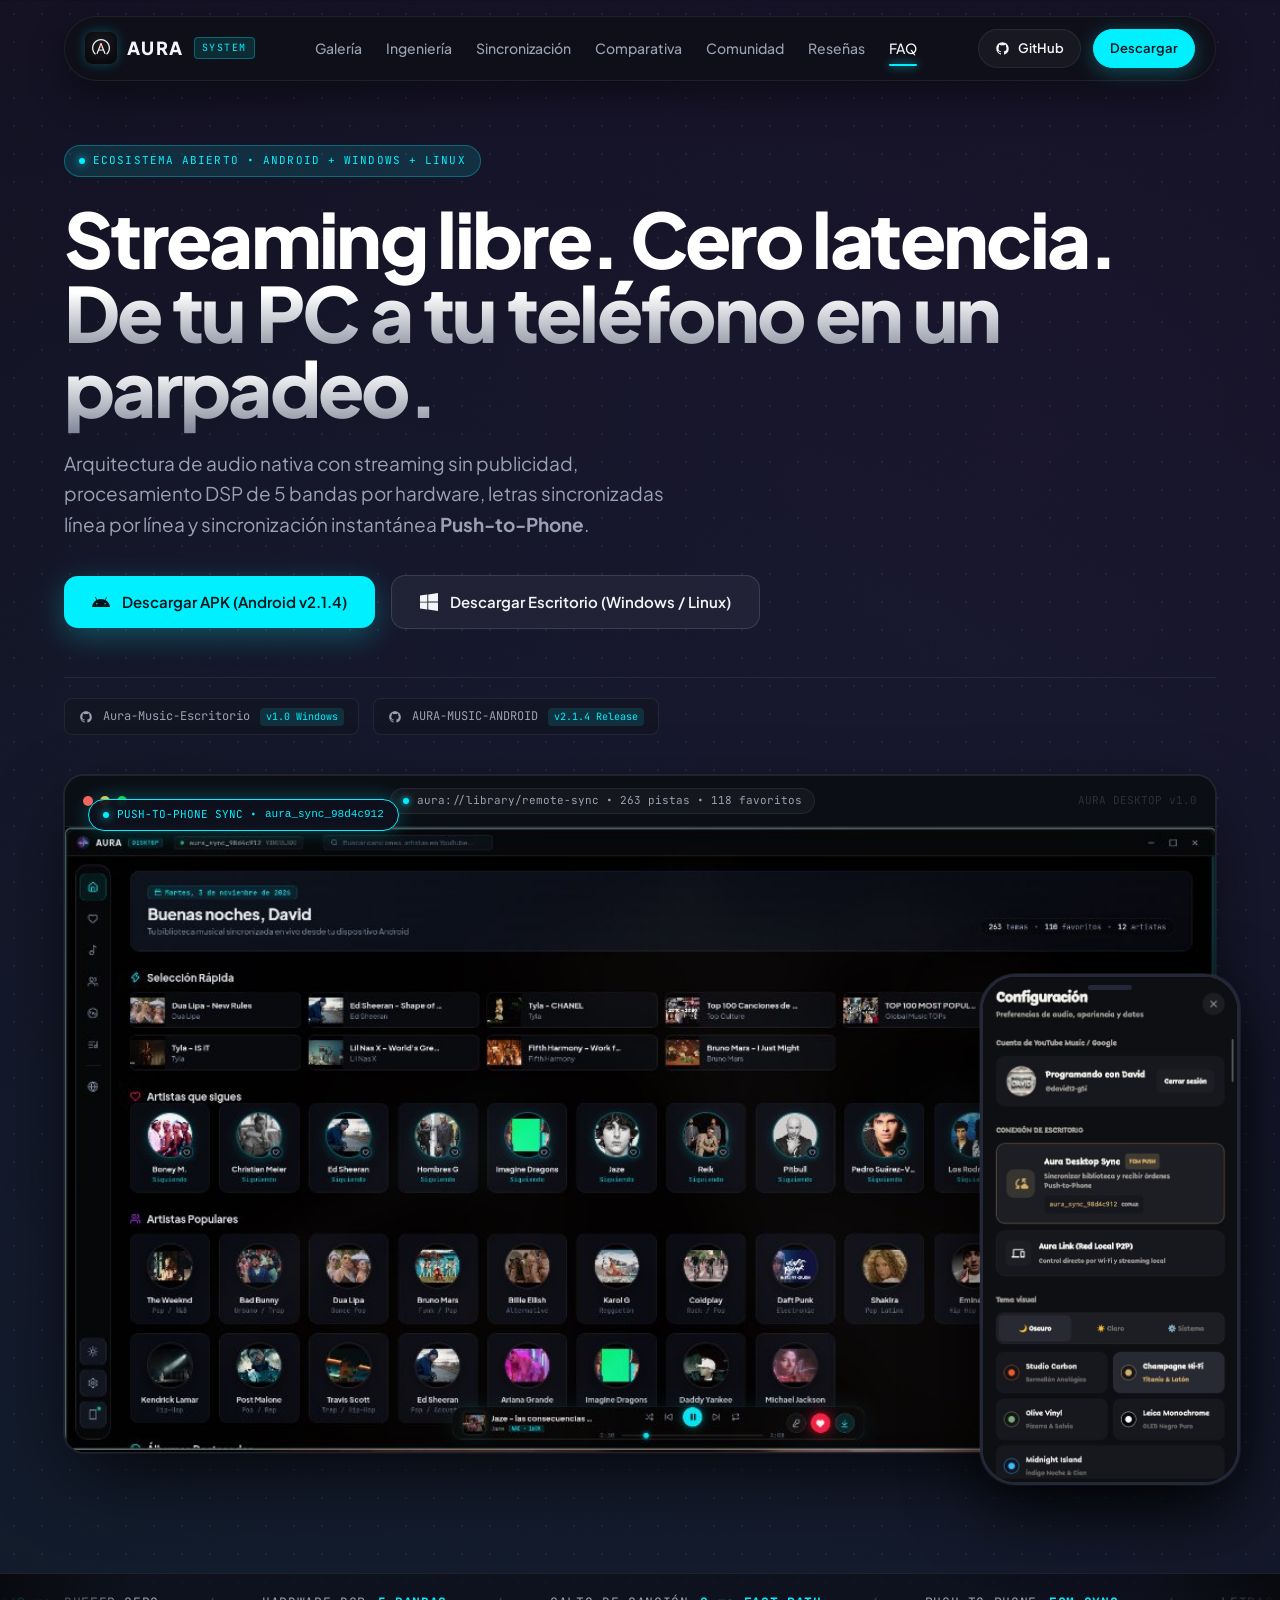
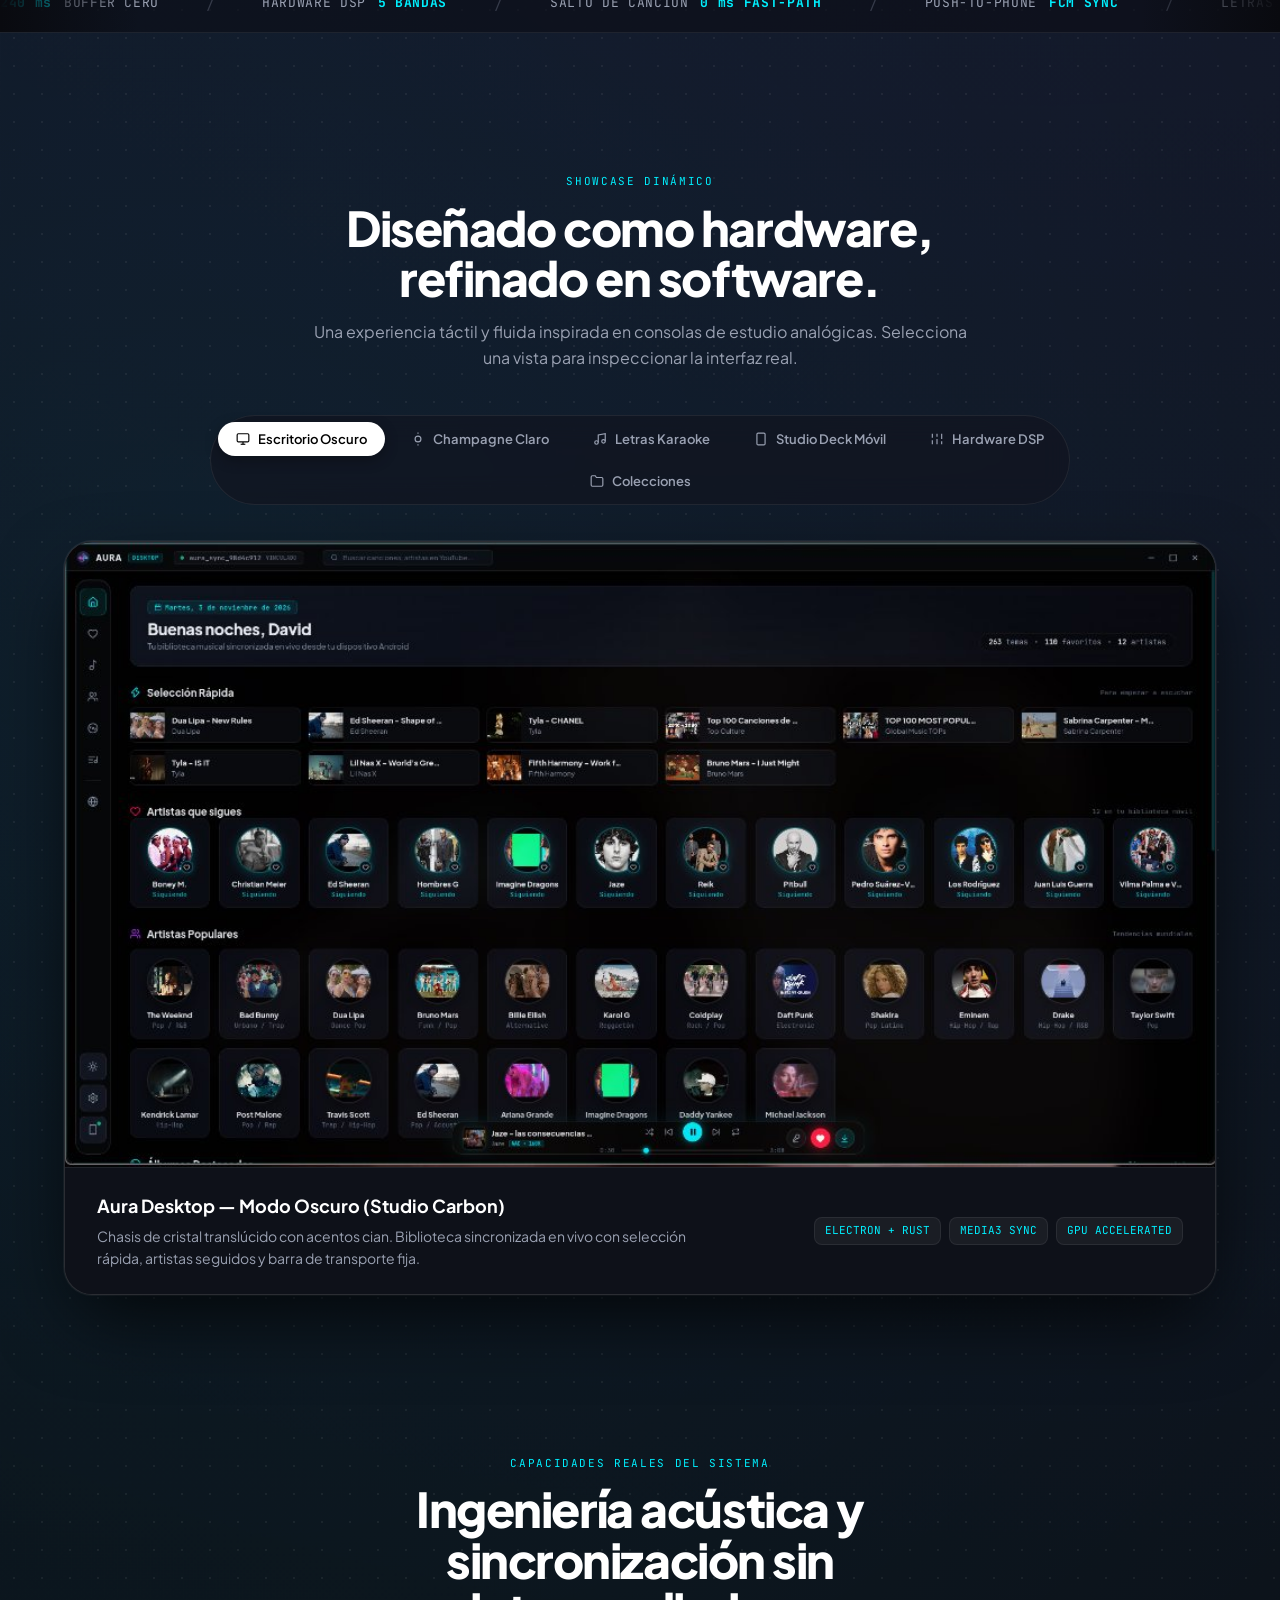
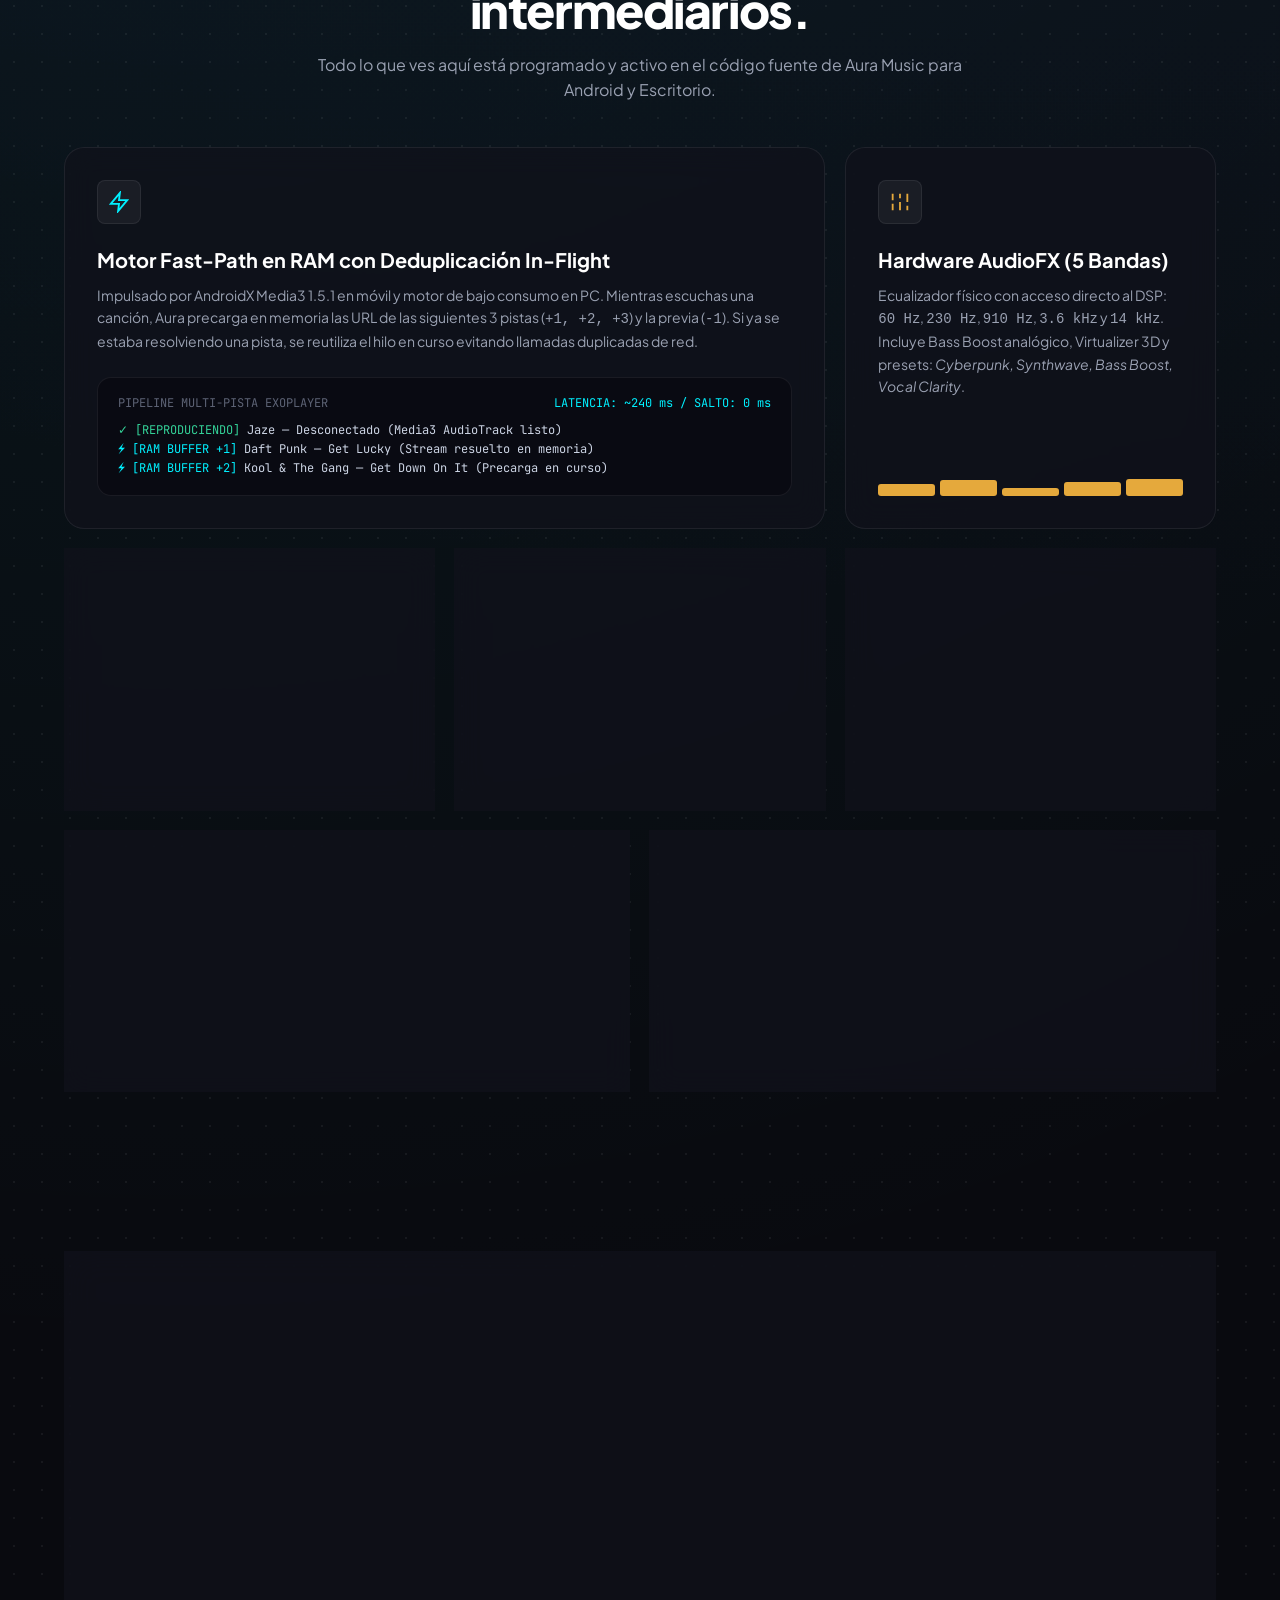
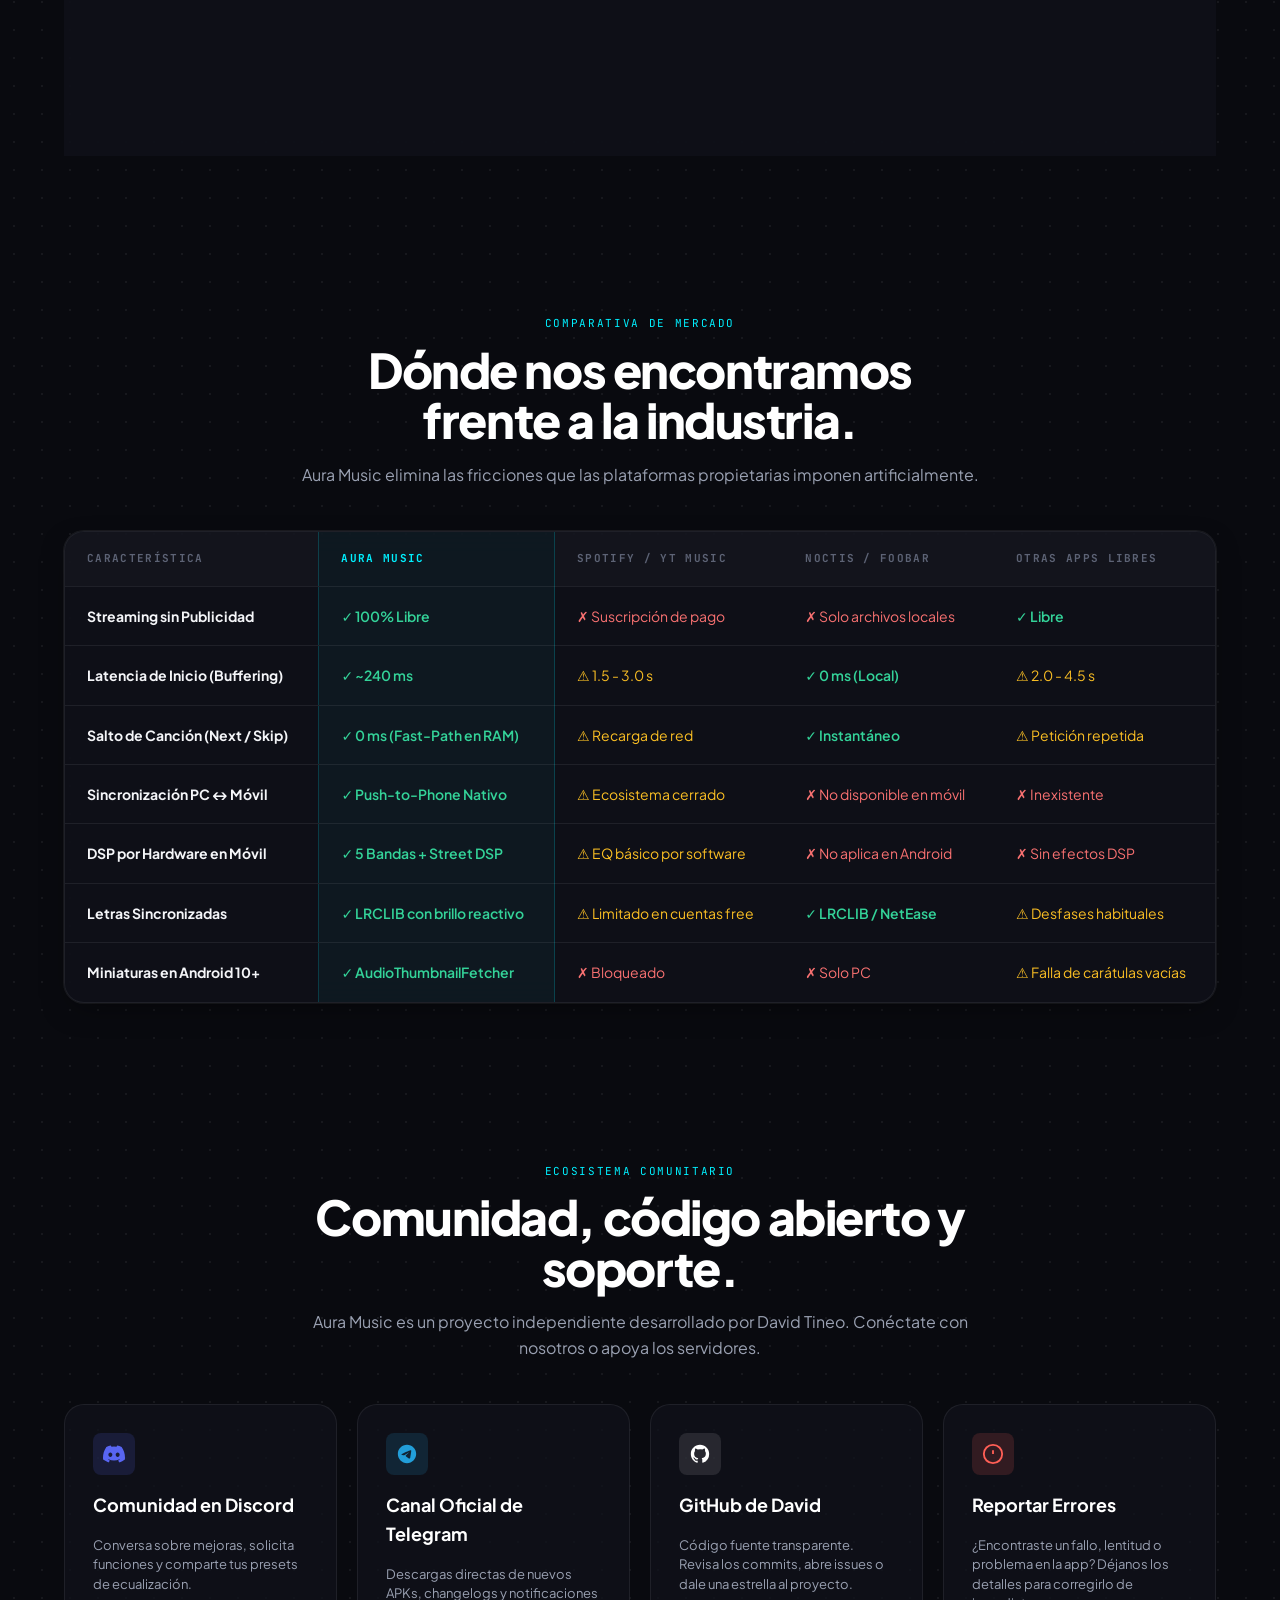
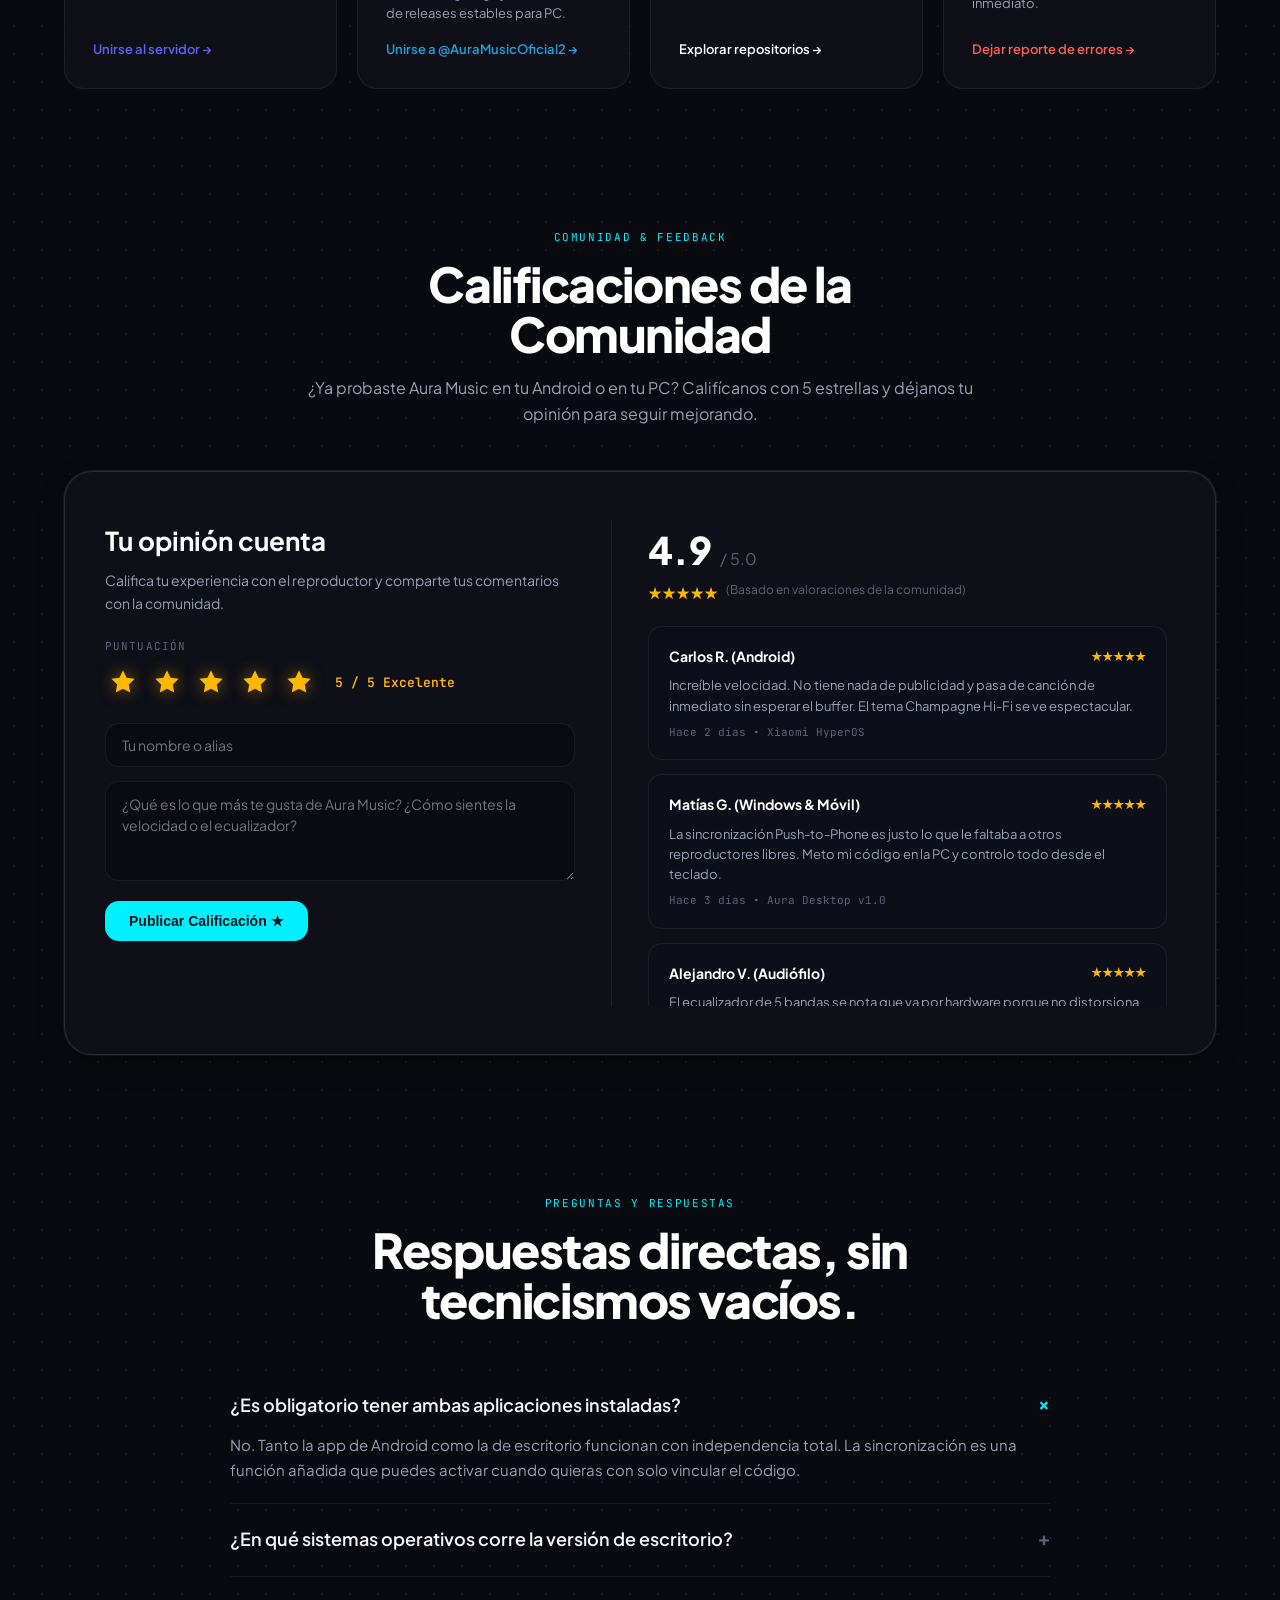
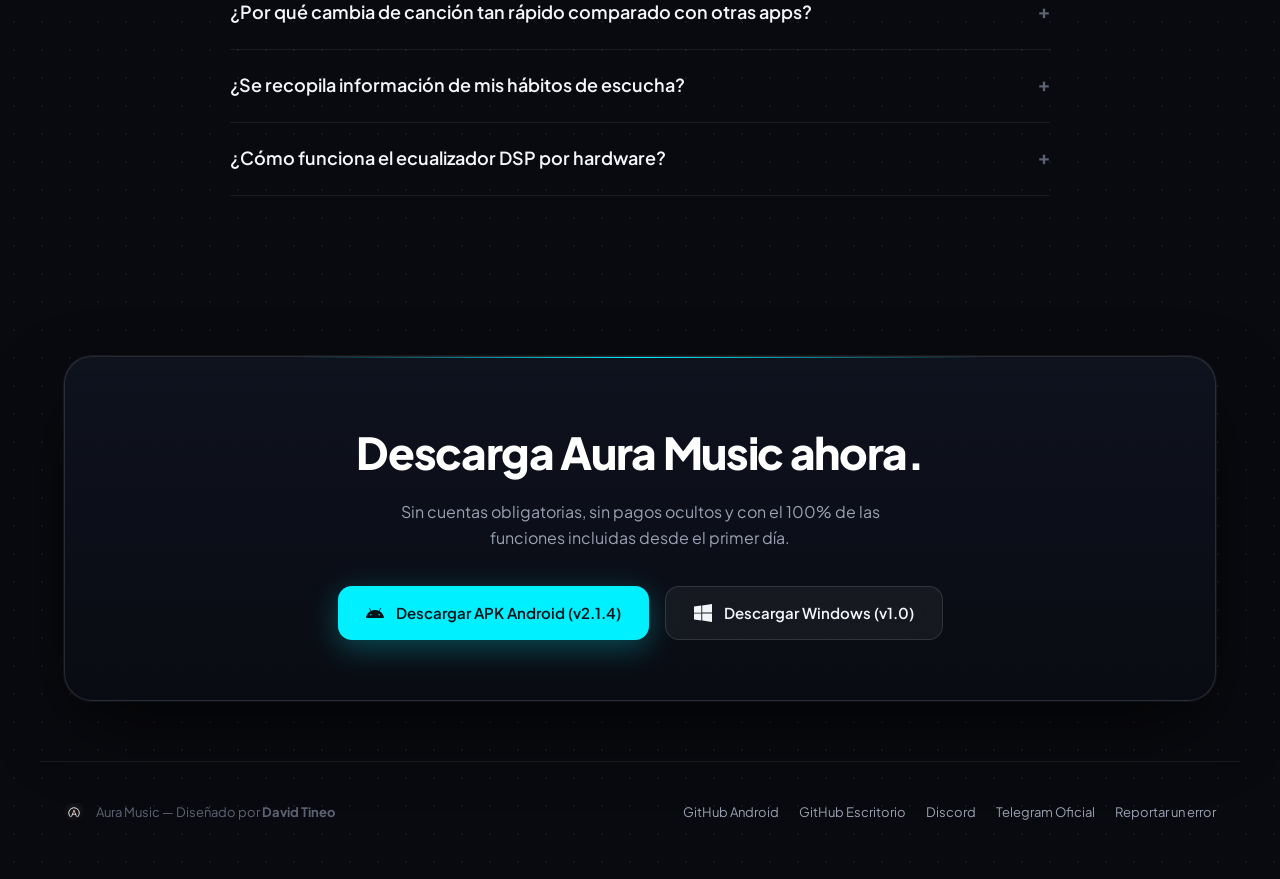
==== commit 06fab543: "feat: replace coffee tile with bug report portal and add 5-star community review system" ====
--- a/index.html
+++ b/index.html
@@ -46,6 +46,7 @@
         <a href="#sync">Sincronización</a>
         <a href="#comparativa">Comparativa</a>
         <a href="#comunidad">Comunidad</a>
+        <a href="#resenas">Reseñas</a>
         <a href="#faq">FAQ</a>
       </nav>
 
@@ -572,13 +573,124 @@
         <span class="tile-action-link" style="color: #ffffff;">Explorar repositorios →</span>
       </a>
 
-      <!-- Buy Me A Coffee / Donations Card -->
-      <a href="https://buymeacoffee.com/davyperez" target="_blank" rel="noopener" class="community-tile coffee">
-        <div class="community-tile-icon">☕</div>
-        <h4>Invítame un Café</h4>
-        <p>Aura Music es gratuito para todos. Tu donación ayuda a financiar los servidores de sincronización.</p>
-        <span class="tile-action-link" style="color: #ffdd00;">Donar un café →</span>
-      </a>
+      <!-- Bug Report Card -->
+      <a href="reportes.html" class="community-tile bugreport">
+        <div class="community-tile-icon">
+          <svg width="22" height="22" viewBox="0 0 24 24" fill="none" stroke="currentColor" stroke-width="2">
+            <circle cx="12" cy="12" r="10"/>
+            <line x1="12" y1="8" x2="12" y2="12"/>
+            <line x1="12" y1="16" x2="12.01" y2="16"/>
+          </svg>
+        </div>
+        <h4>Reportar Errores</h4>
+        <p>¿Encontraste un fallo, lentitud o problema en la app? Déjanos los detalles para corregirlo de inmediato.</p>
+        <span class="tile-action-link" style="color: #ff5f56;">Dejar reporte de errores →</span>
+      </a>
+    </div>
+  </section>
+
+  <!-- ==========================================================================
+       Interactive 5-Star Community Rating & Reviews Section (#resenas)
+       ========================================================================== -->
+  <section id="resenas" class="rating-section">
+    <div class="section-header">
+      <div class="section-label">Comunidad & Feedback</div>
+      <h2 class="section-heading">Calificaciones de la Comunidad</h2>
+      <p class="section-description">¿Ya probaste Aura Music en tu Android o en tu PC? Califícanos con 5 estrellas y déjanos tu opinión para seguir mejorando.</p>
+    </div>
+
+    <div class="rating-container">
+      <!-- Left Column: Interactive Form -->
+      <div class="rating-form-side">
+        <h3>Tu opinión cuenta</h3>
+        <p>Califica tu experiencia con el reproductor y comparte tus comentarios con la comunidad.</p>
+
+        <form id="communityReviewForm">
+          <!-- Star Picker -->
+          <div class="star-picker-wrapper">
+            <label class="star-picker-label">Puntuación</label>
+            <div class="stars-interactive-row" id="starPickerRow">
+              <button type="button" class="star-svg-btn selected" data-value="1" aria-label="1 estrella">
+                <svg viewBox="0 0 24 24"><path d="M12 2l3.09 6.26L22 9.27l-5 4.87 1.18 6.88L12 17.77l-6.18 3.25L7 14.14 2 9.27l6.91-1.01L12 2z"/></svg>
+              </button>
+              <button type="button" class="star-svg-btn selected" data-value="2" aria-label="2 estrellas">
+                <svg viewBox="0 0 24 24"><path d="M12 2l3.09 6.26L22 9.27l-5 4.87 1.18 6.88L12 17.77l-6.18 3.25L7 14.14 2 9.27l6.91-1.01L12 2z"/></svg>
+              </button>
+              <button type="button" class="star-svg-btn selected" data-value="3" aria-label="3 estrellas">
+                <svg viewBox="0 0 24 24"><path d="M12 2l3.09 6.26L22 9.27l-5 4.87 1.18 6.88L12 17.77l-6.18 3.25L7 14.14 2 9.27l6.91-1.01L12 2z"/></svg>
+              </button>
+              <button type="button" class="star-svg-btn selected" data-value="4" aria-label="4 estrellas">
+                <svg viewBox="0 0 24 24"><path d="M12 2l3.09 6.26L22 9.27l-5 4.87 1.18 6.88L12 17.77l-6.18 3.25L7 14.14 2 9.27l6.91-1.01L12 2z"/></svg>
+              </button>
+              <button type="button" class="star-svg-btn selected" data-value="5" aria-label="5 estrellas">
+                <svg viewBox="0 0 24 24"><path d="M12 2l3.09 6.26L22 9.27l-5 4.87 1.18 6.88L12 17.77l-6.18 3.25L7 14.14 2 9.27l6.91-1.01L12 2z"/></svg>
+              </button>
+              <span class="star-count-text" id="starRatingLabel">5 / 5 Excelente</span>
+            </div>
+            <input type="hidden" id="selectedStarValue" value="5">
+          </div>
+
+          <!-- Name & Review -->
+          <div class="review-input-group">
+            <input type="text" id="reviewerName" class="input-field" placeholder="Tu nombre o alias" required>
+            <textarea id="reviewerComment" class="input-field textarea-field" placeholder="¿Qué es lo que más te gusta de Aura Music? ¿Cómo sientes la velocidad o el ecualizador?" required></textarea>
+            <button type="submit" class="btn-submit-review">
+              Publicar Calificación ★
+            </button>
+          </div>
+        </form>
+      </div>
+
+      <!-- Right Column: Live Reviews Feed -->
+      <div class="reviews-feed-side">
+        <div class="reviews-header-stats">
+          <div>
+            <div class="overall-score-badge">
+              <span class="score-number">4.9</span>
+              <span style="color: var(--text-tertiary); font-size: 16px;">/ 5.0</span>
+            </div>
+            <div class="score-stars-gold">
+              ★★★★★ <span style="font-size: 12px; color: var(--text-tertiary); margin-left: 6px;">(Basado en valoraciones de la comunidad)</span>
+            </div>
+          </div>
+        </div>
+
+        <div class="reviews-scroll-list" id="reviewsContainer">
+          <!-- Static Featured Reviews -->
+          <div class="review-item-card">
+            <div class="review-card-top">
+              <span class="reviewer-name">Carlos R. (Android)</span>
+              <span class="review-stars-static">★★★★★</span>
+            </div>
+            <p class="review-text-content">
+              Increíble velocidad. No tiene nada de publicidad y pasa de canción de inmediato sin esperar el buffer. El tema Champagne Hi-Fi se ve espectacular.
+            </p>
+            <div class="review-timestamp">Hace 2 días • Xiaomi HyperOS</div>
+          </div>
+
+          <div class="review-item-card">
+            <div class="review-card-top">
+              <span class="reviewer-name">Matías G. (Windows & Móvil)</span>
+              <span class="review-stars-static">★★★★★</span>
+            </div>
+            <p class="review-text-content">
+              La sincronización Push-to-Phone es justo lo que le faltaba a otros reproductores libres. Meto mi código en la PC y controlo todo desde el teclado.
+            </p>
+            <div class="review-timestamp">Hace 3 días • Aura Desktop v1.0</div>
+          </div>
+
+          <div class="review-item-card">
+            <div class="review-card-top">
+              <span class="reviewer-name">Alejandro V. (Audiófilo)</span>
+              <span class="review-stars-static">★★★★★</span>
+            </div>
+            <p class="review-text-content">
+              El ecualizador de 5 bandas se nota que va por hardware porque no distorsiona los graves como hacen otras apps de software. Muy recomendado.
+            </p>
+            <div class="review-timestamp">Hace 5 días • Samsung Galaxy S23</div>
+          </div>
+        </div>
+      </div>
     </div>
   </section>
 
@@ -674,7 +786,7 @@
       <a href="https://github.com/respaldoperez348-rgb/Aura-Music-Escritorio" target="_blank" rel="noopener">GitHub Escritorio</a>
       <a href="https://discord.gg/2fPm9WvF" target="_blank" rel="noopener">Discord</a>
       <a href="https://t.me/AuraMusicOficial2" target="_blank" rel="noopener">Telegram Oficial</a>
-      <a href="https://buymeacoffee.com/davyperez" target="_blank" rel="noopener">Cafecito ☕</a>
+      <a href="reportes.html">Reportar un error</a>
     </div>
   </footer>
 
--- a/css/styles.css
+++ b/css/styles.css
@@ -1168,3 +1168,319 @@
     padding: 40px 20px;
   }
 }
+
+
+/* ==========================================================================
+   Bug Report Card & Interactive 5-Star Ratings System
+   ========================================================================== */
+
+/* Bug Report Community Card */
+.community-tile.bugreport:hover {
+  border-color: #ff5f56;
+  box-shadow: 0 16px 36px rgba(255, 95, 86, 0.2);
+}
+
+.community-tile.bugreport .community-tile-icon {
+  background: rgba(255, 95, 86, 0.15);
+  color: #ff5f56;
+}
+
+/* 5-Star Rating Section */
+.rating-section {
+  max-width: 1200px;
+  margin: 0 auto;
+  padding: 40px 24px 80px;
+}
+
+.rating-container {
+  display: grid;
+  grid-template-columns: 1fr 1.2fr;
+  gap: 36px;
+  background: var(--bg-card);
+  border: 1px solid var(--border-medium);
+  border-radius: var(--radius-xl);
+  padding: 48px 40px;
+  backdrop-filter: blur(16px);
+  box-shadow: var(--shadow-card);
+}
+
+.rating-form-side h3 {
+  font-family: var(--font-display);
+  font-size: 26px;
+  font-weight: 700;
+  color: #ffffff;
+  margin-bottom: 8px;
+}
+
+.rating-form-side p {
+  color: var(--text-secondary);
+  font-size: 14px;
+  margin-bottom: 24px;
+}
+
+/* Interactive Star Picker */
+.star-picker-wrapper {
+  margin-bottom: 20px;
+}
+
+.star-picker-label {
+  display: block;
+  font-family: var(--font-mono);
+  font-size: 11px;
+  color: var(--text-tertiary);
+  text-transform: uppercase;
+  letter-spacing: 0.1em;
+  margin-bottom: 8px;
+}
+
+.stars-interactive-row {
+  display: flex;
+  gap: 8px;
+  align-items: center;
+}
+
+.star-svg-btn {
+  background: none;
+  border: none;
+  cursor: pointer;
+  padding: 4px;
+  color: rgba(255, 255, 255, 0.2);
+  transition: transform 0.15s ease, color 0.15s ease, filter 0.15s ease;
+}
+
+.star-svg-btn svg {
+  width: 28px;
+  height: 28px;
+  fill: currentColor;
+}
+
+.star-svg-btn:hover {
+  transform: scale(1.18);
+}
+
+.star-svg-btn.selected,
+.star-svg-btn.hovered {
+  color: #ffb800;
+  filter: drop-shadow(0 0 8px rgba(255, 184, 0, 0.5));
+}
+
+.star-count-text {
+  font-family: var(--font-mono);
+  font-size: 13px;
+  color: #ffb800;
+  margin-left: 10px;
+  font-weight: 600;
+}
+
+/* Rating Form Inputs */
+.review-input-group {
+  display: flex;
+  flex-direction: column;
+  gap: 14px;
+}
+
+.input-field {
+  width: 100%;
+  padding: 12px 16px;
+  background: rgba(9, 10, 16, 0.7);
+  border: 1px solid var(--border-subtle);
+  border-radius: var(--radius-md);
+  color: var(--text-primary);
+  font-family: var(--font-body);
+  font-size: 14px;
+  transition: all 0.2s ease;
+  outline: none;
+}
+
+.input-field:focus {
+  border-color: var(--cyan);
+  background: rgba(9, 10, 16, 0.95);
+  box-shadow: 0 0 16px var(--cyan-glow);
+}
+
+.textarea-field {
+  min-height: 100px;
+  resize: vertical;
+  line-height: 1.5;
+}
+
+.btn-submit-review {
+  display: inline-flex;
+  align-items: center;
+  justify-content: center;
+  gap: 10px;
+  padding: 12px 24px;
+  border-radius: var(--radius-md);
+  background: var(--cyan);
+  color: #03141a;
+  font-weight: 700;
+  font-size: 14px;
+  border: none;
+  cursor: pointer;
+  transition: all 0.2s ease;
+  align-self: flex-start;
+  margin-top: 6px;
+}
+
+.btn-submit-review:hover {
+  filter: brightness(1.1);
+  transform: translateY(-2px);
+  box-shadow: 0 8px 24px var(--cyan-glow);
+}
+
+/* Reviews Feed (Community Voices) */
+.reviews-feed-side {
+  border-left: 1px solid var(--border-subtle);
+  padding-left: 36px;
+  display: flex;
+  flex-direction: column;
+}
+
+.reviews-header-stats {
+  display: flex;
+  align-items: center;
+  justify-content: space-between;
+  margin-bottom: 20px;
+}
+
+.overall-score-badge {
+  display: flex;
+  align-items: baseline;
+  gap: 8px;
+}
+
+.score-number {
+  font-family: var(--font-display);
+  font-size: 38px;
+  font-weight: 800;
+  color: #ffffff;
+}
+
+.score-stars-gold {
+  color: #ffb800;
+  display: inline-flex;
+  gap: 2px;
+}
+
+.reviews-scroll-list {
+  display: flex;
+  flex-direction: column;
+  gap: 14px;
+  max-height: 380px;
+  overflow-y: auto;
+  padding-right: 8px;
+}
+
+.review-item-card {
+  padding: 18px 20px;
+  background: rgba(14, 16, 26, 0.6);
+  border: 1px solid var(--border-subtle);
+  border-radius: var(--radius-md);
+  transition: all 0.2s ease;
+}
+
+.review-item-card:hover {
+  background: rgba(20, 24, 38, 0.7);
+  border-color: var(--border-medium);
+}
+
+.review-card-top {
+  display: flex;
+  align-items: center;
+  justify-content: space-between;
+  margin-bottom: 8px;
+}
+
+.reviewer-name {
+  font-weight: 700;
+  font-size: 14px;
+  color: #ffffff;
+}
+
+.review-stars-static {
+  color: #ffb800;
+  font-size: 13px;
+  display: flex;
+  gap: 2px;
+}
+
+.review-text-content {
+  color: var(--text-secondary);
+  font-size: 13px;
+  line-height: 1.55;
+}
+
+.review-timestamp {
+  font-family: var(--font-mono);
+  font-size: 11px;
+  color: var(--text-tertiary);
+  margin-top: 8px;
+}
+
+/* ==========================================================================
+   Reportes Page (reportes.html) Form Styles
+   ========================================================================== */
+.report-page-wrapper {
+  max-width: 800px;
+  margin: 40px auto 80px;
+  padding: 0 24px;
+}
+
+.report-card-form {
+  background: var(--bg-card);
+  border: 1px solid var(--border-medium);
+  border-radius: var(--radius-xl);
+  padding: 44px 36px;
+  backdrop-filter: blur(16px);
+  box-shadow: var(--shadow-window);
+}
+
+.platform-chips-grid {
+  display: grid;
+  grid-template-columns: repeat(auto-fit, minmax(130px, 1fr));
+  gap: 10px;
+  margin-bottom: 20px;
+}
+
+.chip-option {
+  display: flex;
+  align-items: center;
+  justify-content: center;
+  gap: 8px;
+  padding: 10px 14px;
+  border-radius: var(--radius-md);
+  border: 1px solid var(--border-subtle);
+  background: rgba(255, 255, 255, 0.03);
+  color: var(--text-secondary);
+  font-size: 13px;
+  font-weight: 600;
+  cursor: pointer;
+  transition: all 0.2s ease;
+  user-select: none;
+}
+
+.chip-option:hover {
+  background: rgba(255, 255, 255, 0.08);
+  color: var(--text-primary);
+}
+
+.chip-option.active {
+  background: rgba(255, 95, 86, 0.12);
+  border-color: #ff5f56;
+  color: #ff5f56;
+  box-shadow: 0 0 16px rgba(255, 95, 86, 0.2);
+}
+
+@media (max-width: 900px) {
+  .rating-container {
+    grid-template-columns: 1fr;
+    gap: 30px;
+    padding: 32px 24px;
+  }
+  .reviews-feed-side {
+    border-left: none;
+    border-top: 1px solid var(--border-subtle);
+    padding-left: 0;
+    padding-top: 24px;
+  }
+}
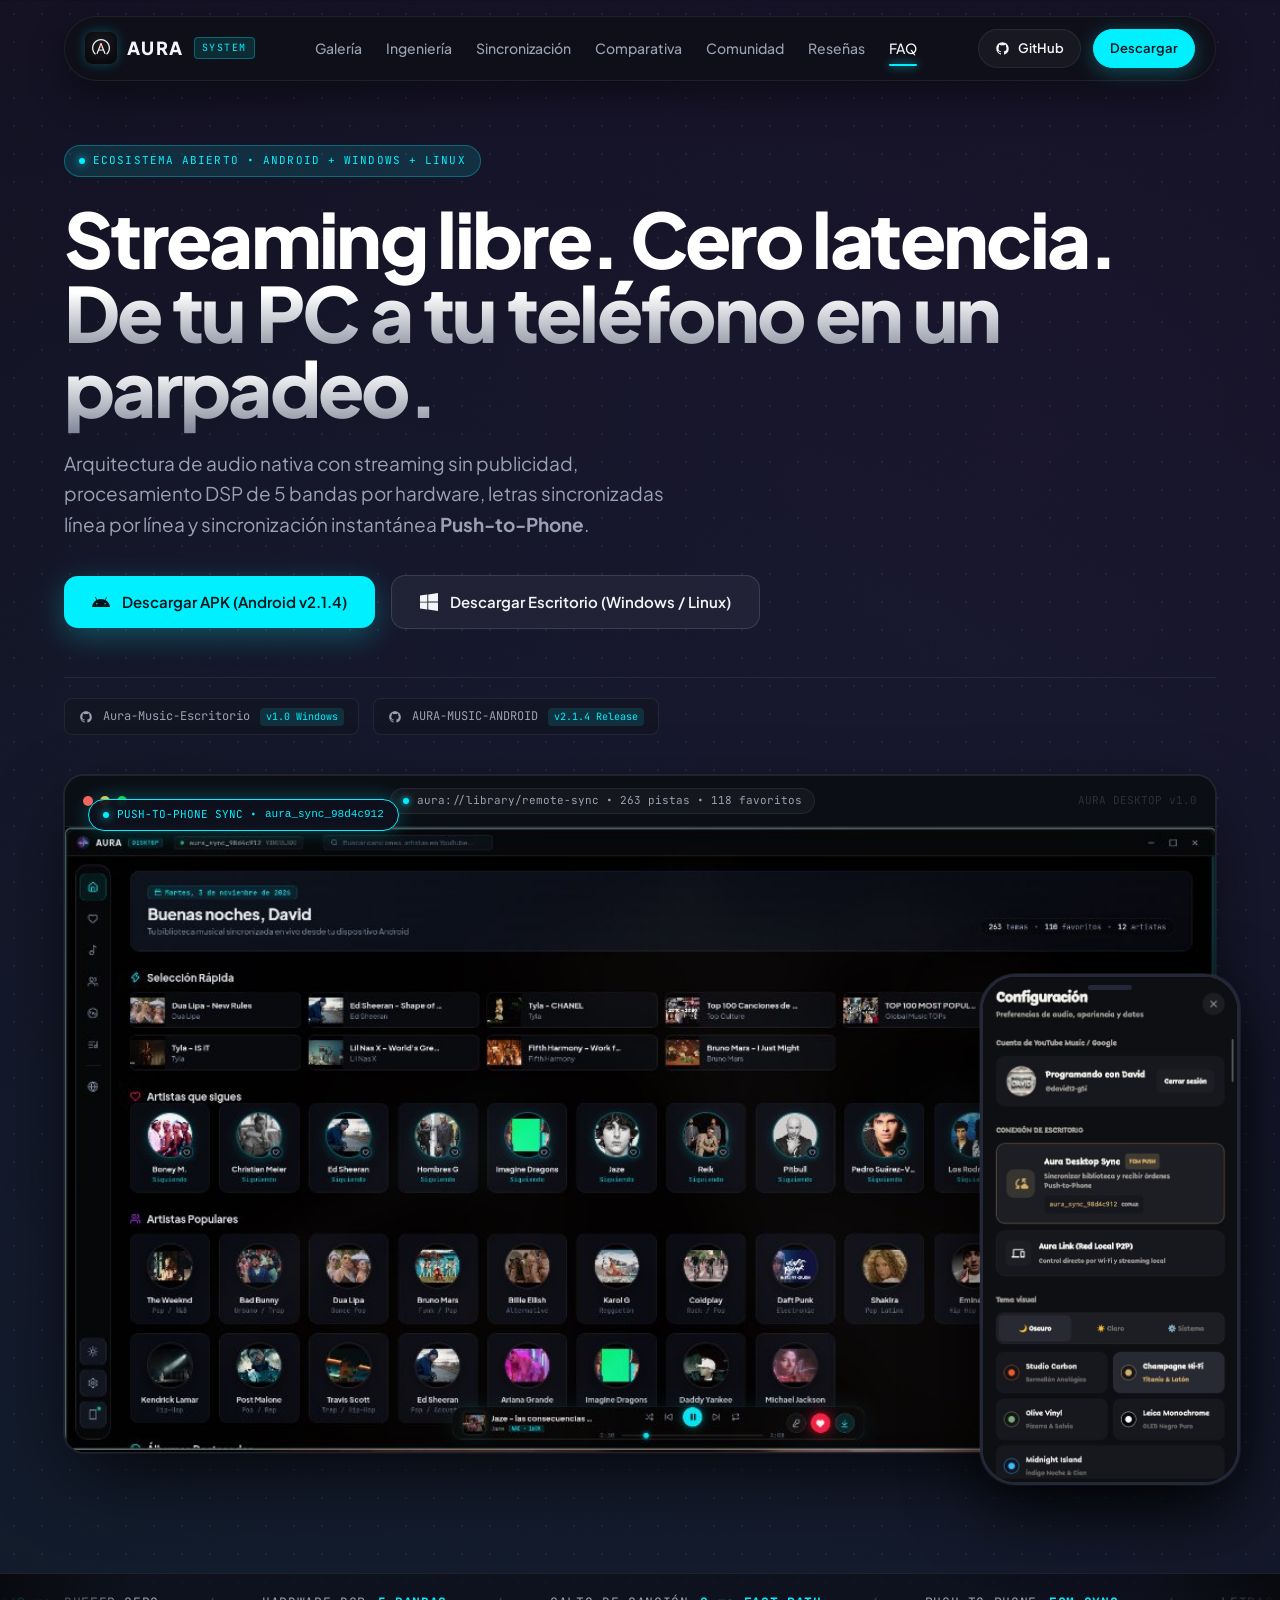
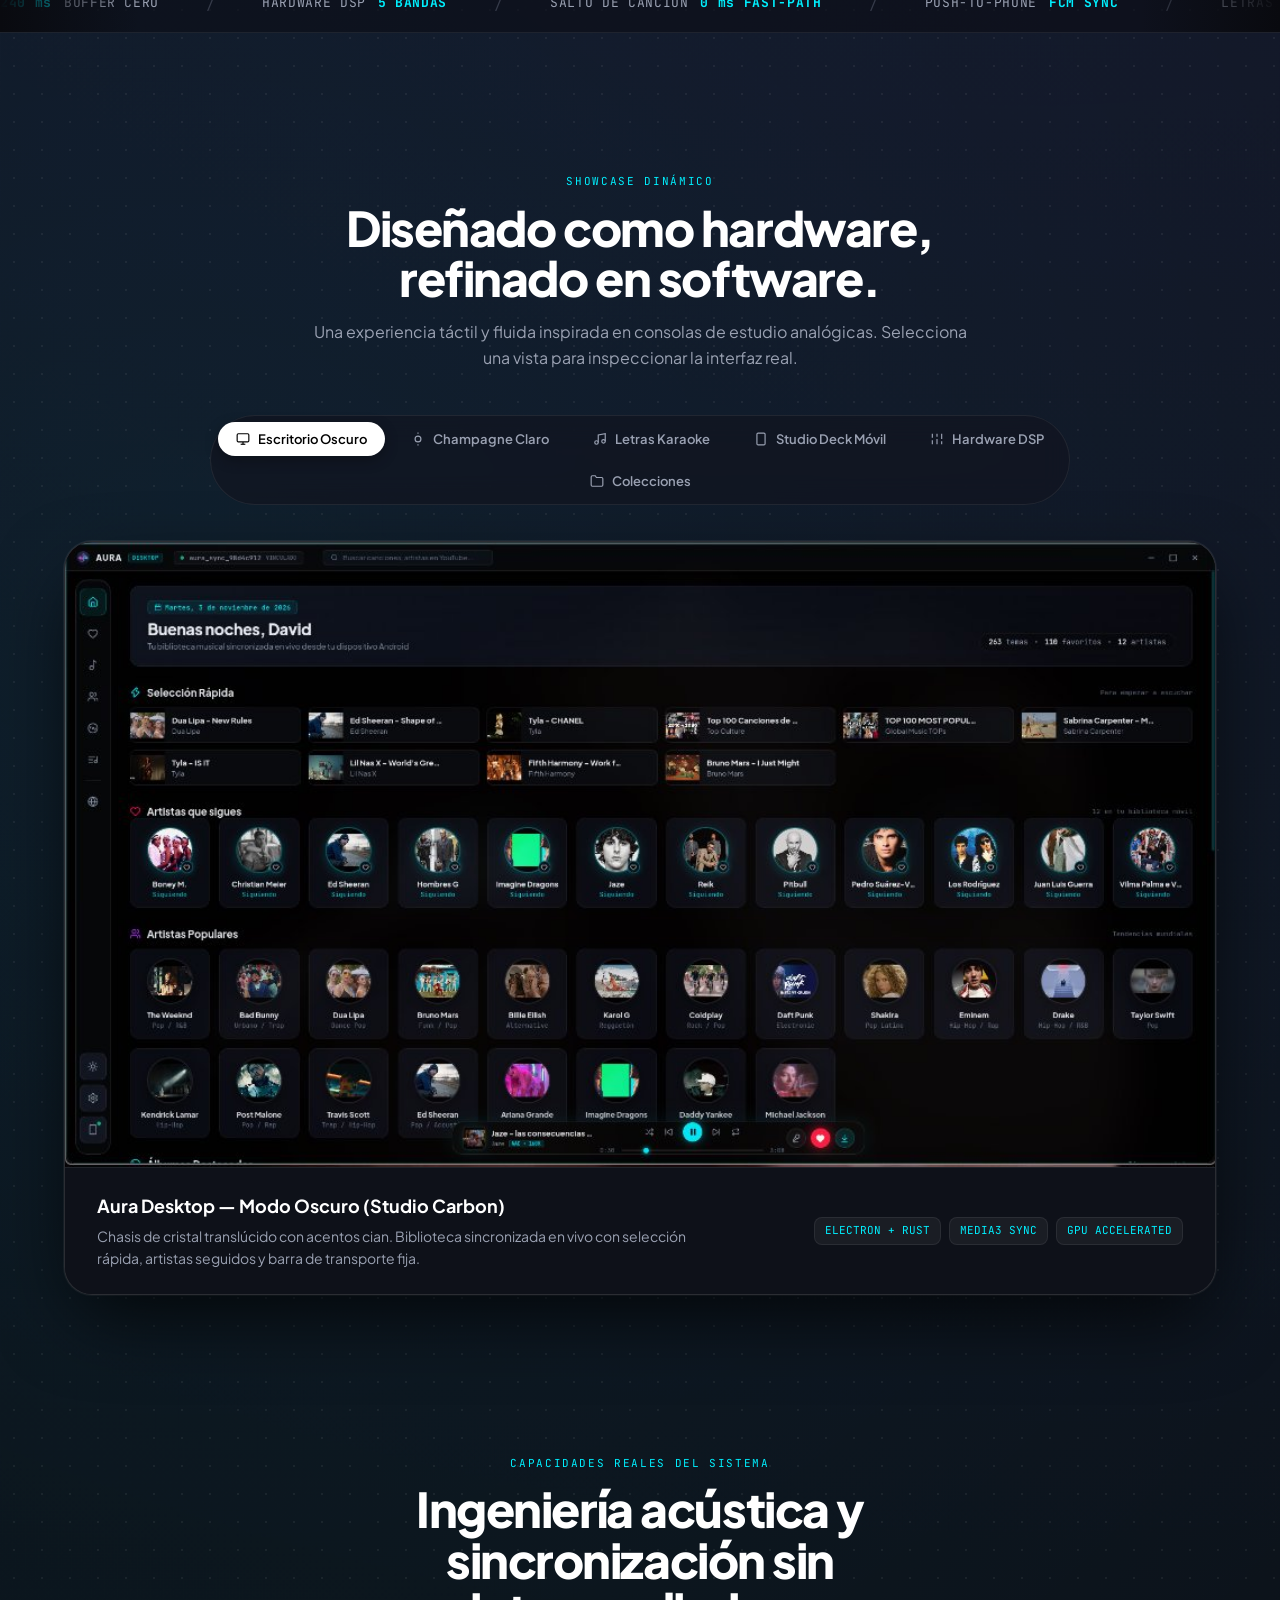
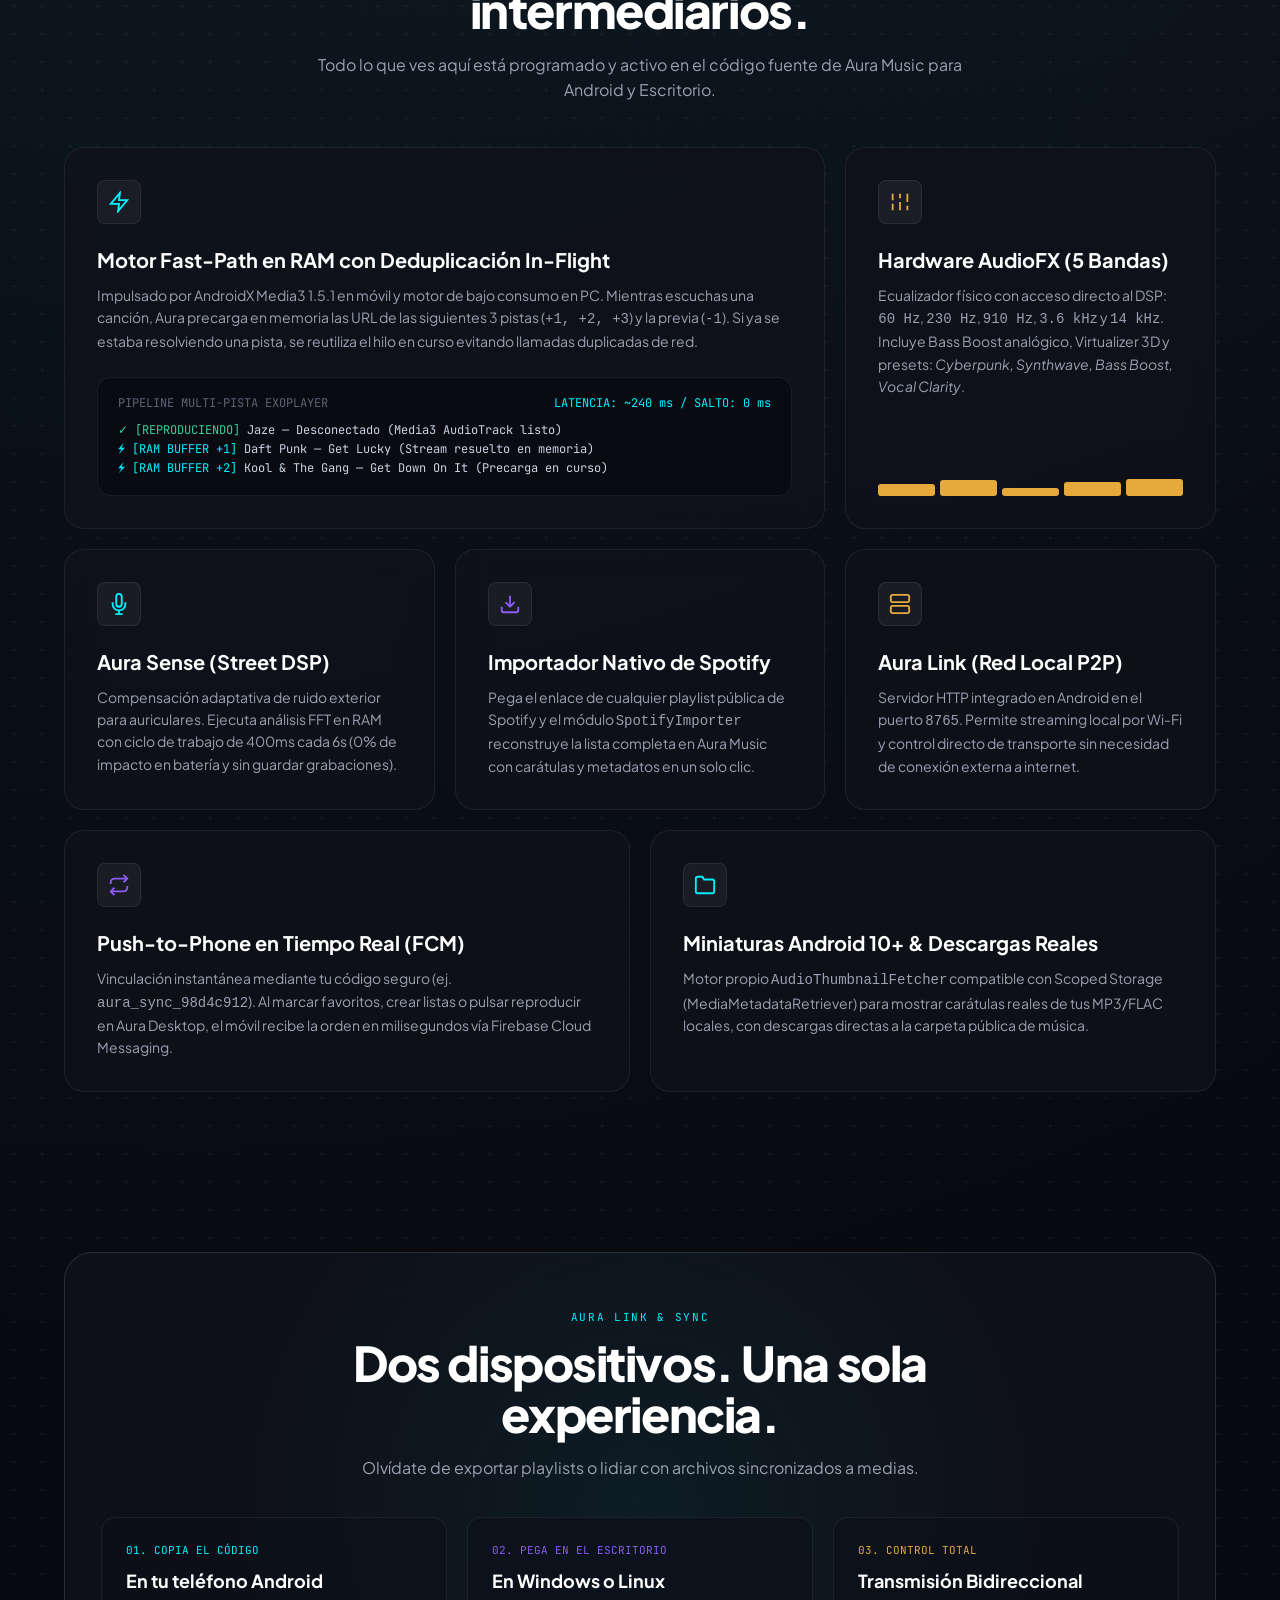
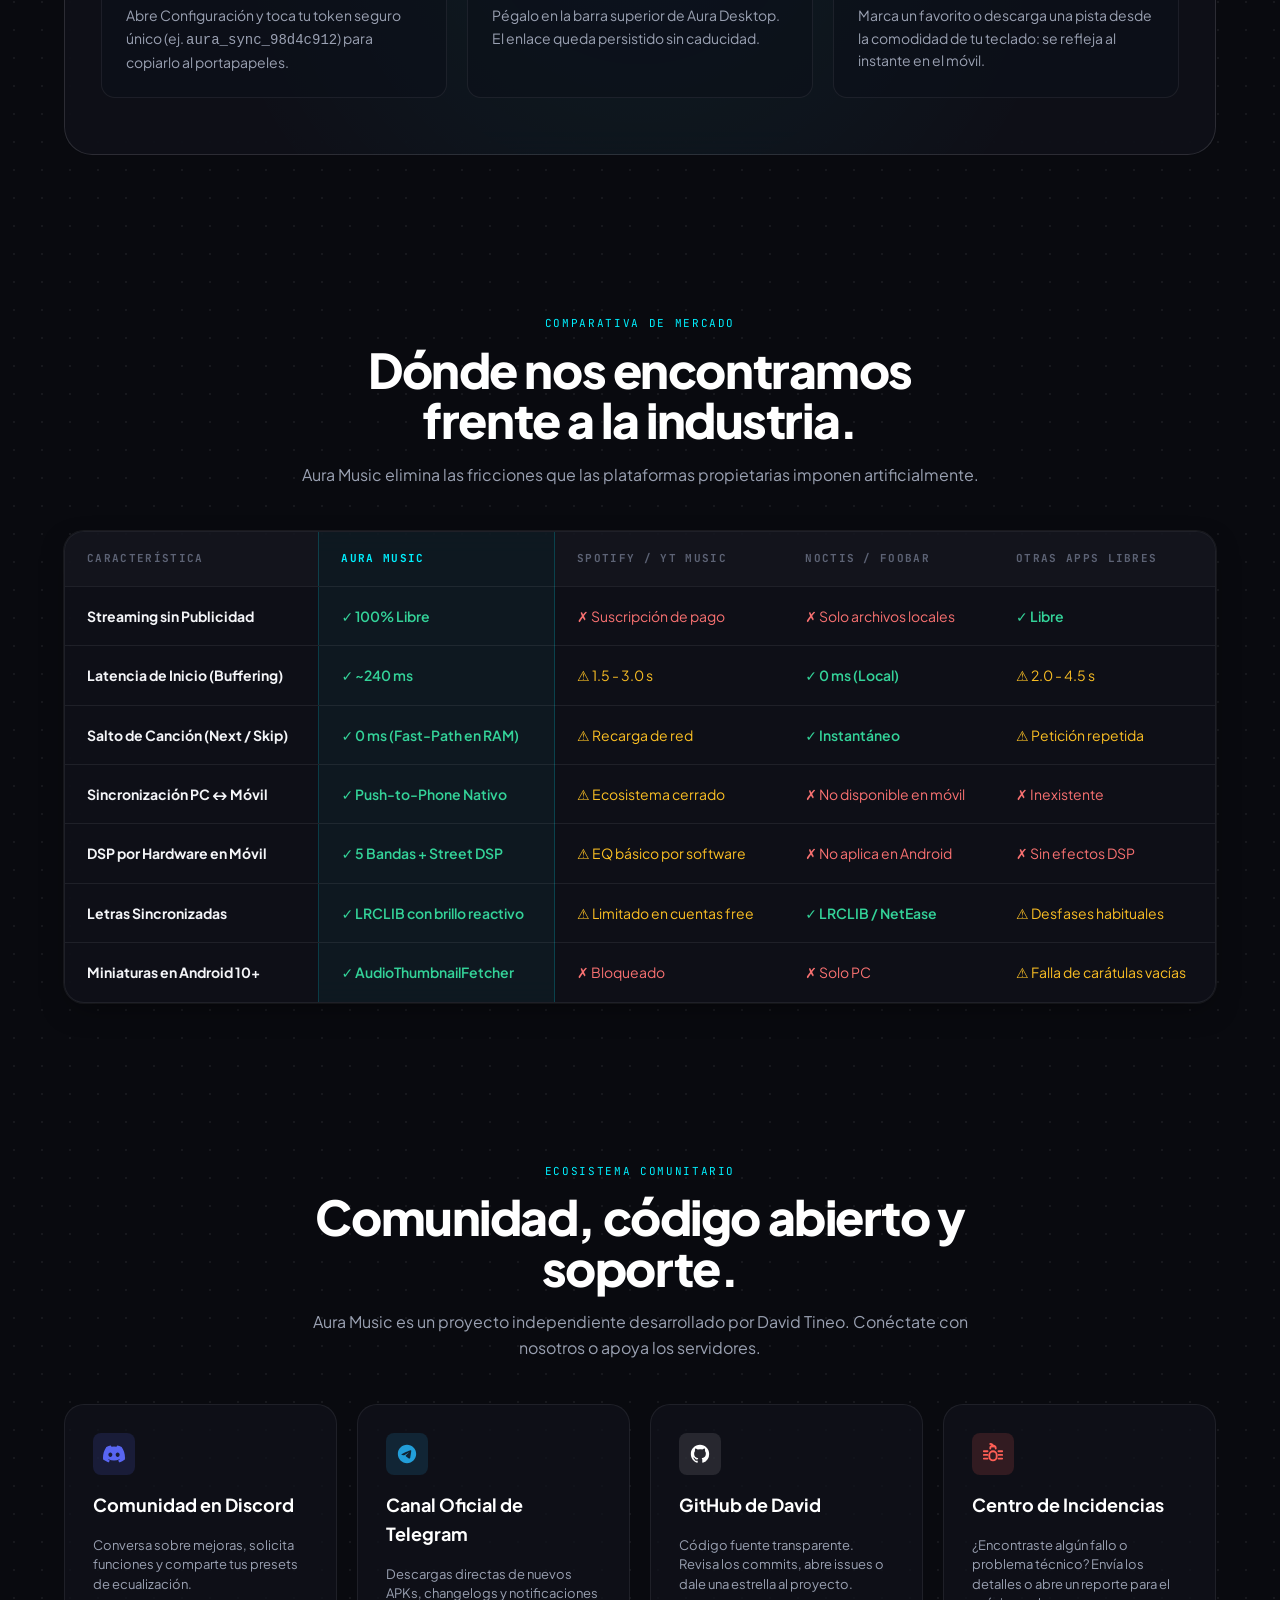
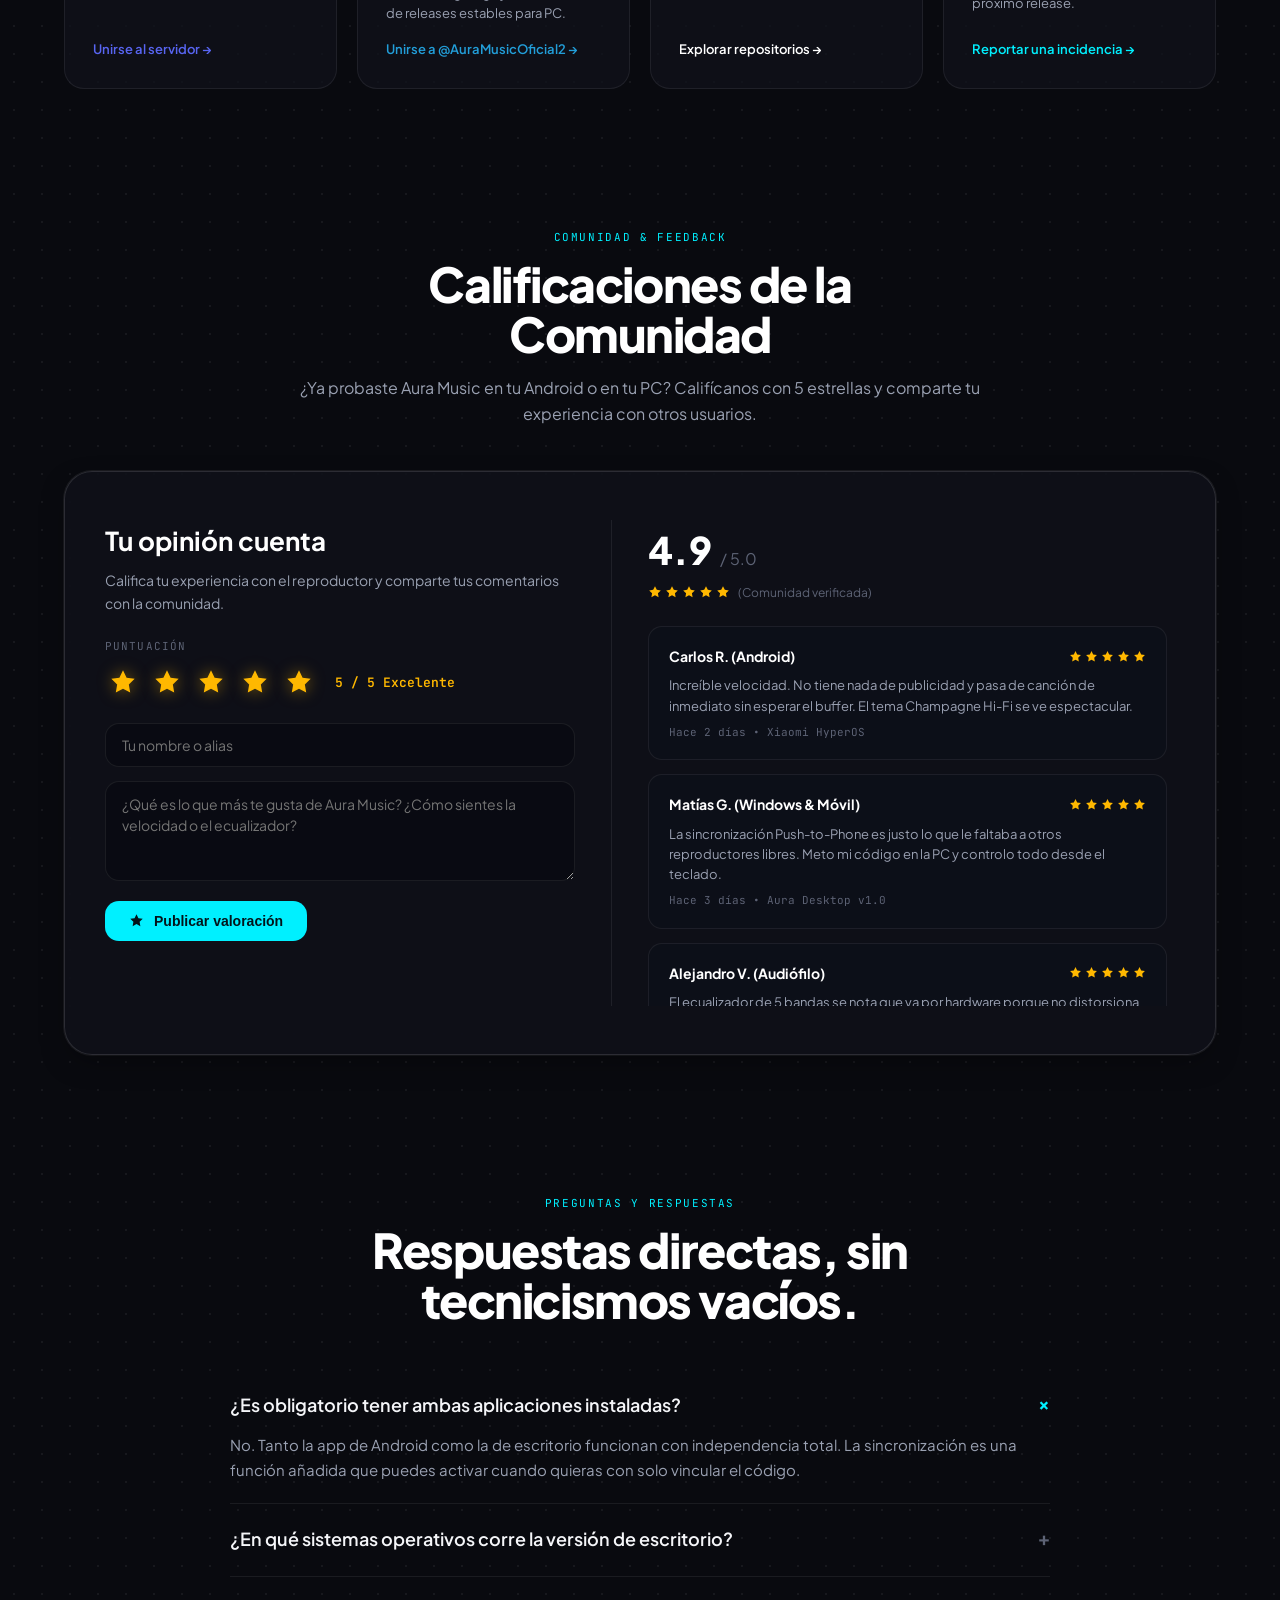
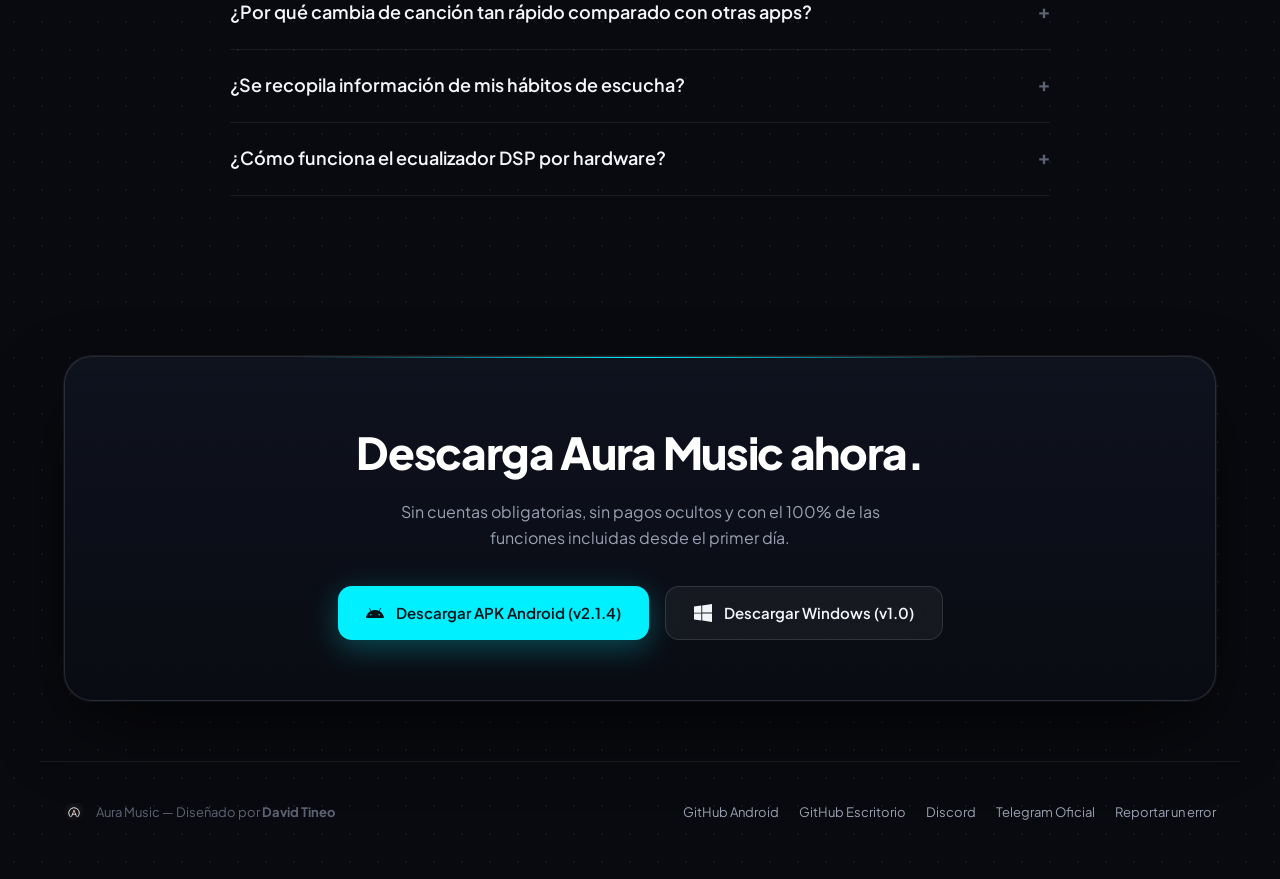
==== commit 70d93e3b: "fix(ui): replace emojis with crisp vector SVGs and overhaul issue tracker to professional developer " ====
--- a/index.html
+++ b/index.html
@@ -576,15 +576,21 @@
       <!-- Bug Report Card -->
       <a href="reportes.html" class="community-tile bugreport">
         <div class="community-tile-icon">
-          <svg width="22" height="22" viewBox="0 0 24 24" fill="none" stroke="currentColor" stroke-width="2">
-            <circle cx="12" cy="12" r="10"/>
-            <line x1="12" y1="8" x2="12" y2="12"/>
-            <line x1="12" y1="16" x2="12.01" y2="16"/>
+          <svg width="22" height="22" viewBox="0 0 24 24" fill="none" stroke="currentColor" stroke-width="2" stroke-linecap="round" stroke-linejoin="round">
+            <rect x="8" y="9" width="8" height="10" rx="4"/>
+            <path d="M6 13H2"/>
+            <path d="M22 13h-4"/>
+            <path d="M6 17H2"/>
+            <path d="M22 17h-4"/>
+            <path d="M6 9H2"/>
+            <path d="M22 9h-4"/>
+            <path d="M9 6a3 3 0 0 1 6 0"/>
+            <path d="M9 1a3 3 0 0 1 3 3"/>
           </svg>
         </div>
-        <h4>Reportar Errores</h4>
-        <p>¿Encontraste un fallo, lentitud o problema en la app? Déjanos los detalles para corregirlo de inmediato.</p>
-        <span class="tile-action-link" style="color: #ff5f56;">Dejar reporte de errores →</span>
+        <h4>Centro de Incidencias</h4>
+        <p>¿Encontraste algún fallo o problema técnico? Envía los detalles o abre un reporte para el próximo release.</p>
+        <span class="tile-action-link" style="color: var(--cyan);">Reportar una incidencia →</span>
       </a>
     </div>
   </section>
@@ -596,7 +602,7 @@
     <div class="section-header">
       <div class="section-label">Comunidad & Feedback</div>
       <h2 class="section-heading">Calificaciones de la Comunidad</h2>
-      <p class="section-description">¿Ya probaste Aura Music en tu Android o en tu PC? Califícanos con 5 estrellas y déjanos tu opinión para seguir mejorando.</p>
+      <p class="section-description">¿Ya probaste Aura Music en tu Android o en tu PC? Califícanos con 5 estrellas y comparte tu experiencia con otros usuarios.</p>
     </div>
 
     <div class="rating-container">
@@ -635,7 +641,8 @@
             <input type="text" id="reviewerName" class="input-field" placeholder="Tu nombre o alias" required>
             <textarea id="reviewerComment" class="input-field textarea-field" placeholder="¿Qué es lo que más te gusta de Aura Music? ¿Cómo sientes la velocidad o el ecualizador?" required></textarea>
             <button type="submit" class="btn-submit-review">
-              Publicar Calificación ★
+              <svg width="15" height="15" viewBox="0 0 24 24" fill="currentColor"><path d="M12 2l3.09 6.26L22 9.27l-5 4.87 1.18 6.88L12 17.77l-6.18 3.25L7 14.14 2 9.27l6.91-1.01L12 2z"/></svg>
+              <span>Publicar valoración</span>
             </button>
           </div>
         </form>
@@ -650,7 +657,14 @@
               <span style="color: var(--text-tertiary); font-size: 16px;">/ 5.0</span>
             </div>
             <div class="score-stars-gold">
-              ★★★★★ <span style="font-size: 12px; color: var(--text-tertiary); margin-left: 6px;">(Basado en valoraciones de la comunidad)</span>
+              <div class="stars-vector-row">
+                <svg width="14" height="14" viewBox="0 0 24 24" fill="#ffb800"><path d="M12 2l3.09 6.26L22 9.27l-5 4.87 1.18 6.88L12 17.77l-6.18 3.25L7 14.14 2 9.27l6.91-1.01L12 2z"/></svg>
+                <svg width="14" height="14" viewBox="0 0 24 24" fill="#ffb800"><path d="M12 2l3.09 6.26L22 9.27l-5 4.87 1.18 6.88L12 17.77l-6.18 3.25L7 14.14 2 9.27l6.91-1.01L12 2z"/></svg>
+                <svg width="14" height="14" viewBox="0 0 24 24" fill="#ffb800"><path d="M12 2l3.09 6.26L22 9.27l-5 4.87 1.18 6.88L12 17.77l-6.18 3.25L7 14.14 2 9.27l6.91-1.01L12 2z"/></svg>
+                <svg width="14" height="14" viewBox="0 0 24 24" fill="#ffb800"><path d="M12 2l3.09 6.26L22 9.27l-5 4.87 1.18 6.88L12 17.77l-6.18 3.25L7 14.14 2 9.27l6.91-1.01L12 2z"/></svg>
+                <svg width="14" height="14" viewBox="0 0 24 24" fill="#ffb800"><path d="M12 2l3.09 6.26L22 9.27l-5 4.87 1.18 6.88L12 17.77l-6.18 3.25L7 14.14 2 9.27l6.91-1.01L12 2z"/></svg>
+              </div>
+              <span style="font-size: 12px; color: var(--text-tertiary); margin-left: 6px;">(Comunidad verificada)</span>
             </div>
           </div>
         </div>
@@ -660,7 +674,13 @@
           <div class="review-item-card">
             <div class="review-card-top">
               <span class="reviewer-name">Carlos R. (Android)</span>
-              <span class="review-stars-static">★★★★★</span>
+              <div class="stars-vector-row">
+                <svg width="13" height="13" viewBox="0 0 24 24" fill="#ffb800"><path d="M12 2l3.09 6.26L22 9.27l-5 4.87 1.18 6.88L12 17.77l-6.18 3.25L7 14.14 2 9.27l6.91-1.01L12 2z"/></svg>
+                <svg width="13" height="13" viewBox="0 0 24 24" fill="#ffb800"><path d="M12 2l3.09 6.26L22 9.27l-5 4.87 1.18 6.88L12 17.77l-6.18 3.25L7 14.14 2 9.27l6.91-1.01L12 2z"/></svg>
+                <svg width="13" height="13" viewBox="0 0 24 24" fill="#ffb800"><path d="M12 2l3.09 6.26L22 9.27l-5 4.87 1.18 6.88L12 17.77l-6.18 3.25L7 14.14 2 9.27l6.91-1.01L12 2z"/></svg>
+                <svg width="13" height="13" viewBox="0 0 24 24" fill="#ffb800"><path d="M12 2l3.09 6.26L22 9.27l-5 4.87 1.18 6.88L12 17.77l-6.18 3.25L7 14.14 2 9.27l6.91-1.01L12 2z"/></svg>
+                <svg width="13" height="13" viewBox="0 0 24 24" fill="#ffb800"><path d="M12 2l3.09 6.26L22 9.27l-5 4.87 1.18 6.88L12 17.77l-6.18 3.25L7 14.14 2 9.27l6.91-1.01L12 2z"/></svg>
+              </div>
             </div>
             <p class="review-text-content">
               Increíble velocidad. No tiene nada de publicidad y pasa de canción de inmediato sin esperar el buffer. El tema Champagne Hi-Fi se ve espectacular.
@@ -671,7 +691,13 @@
           <div class="review-item-card">
             <div class="review-card-top">
               <span class="reviewer-name">Matías G. (Windows & Móvil)</span>
-              <span class="review-stars-static">★★★★★</span>
+              <div class="stars-vector-row">
+                <svg width="13" height="13" viewBox="0 0 24 24" fill="#ffb800"><path d="M12 2l3.09 6.26L22 9.27l-5 4.87 1.18 6.88L12 17.77l-6.18 3.25L7 14.14 2 9.27l6.91-1.01L12 2z"/></svg>
+                <svg width="13" height="13" viewBox="0 0 24 24" fill="#ffb800"><path d="M12 2l3.09 6.26L22 9.27l-5 4.87 1.18 6.88L12 17.77l-6.18 3.25L7 14.14 2 9.27l6.91-1.01L12 2z"/></svg>
+                <svg width="13" height="13" viewBox="0 0 24 24" fill="#ffb800"><path d="M12 2l3.09 6.26L22 9.27l-5 4.87 1.18 6.88L12 17.77l-6.18 3.25L7 14.14 2 9.27l6.91-1.01L12 2z"/></svg>
+                <svg width="13" height="13" viewBox="0 0 24 24" fill="#ffb800"><path d="M12 2l3.09 6.26L22 9.27l-5 4.87 1.18 6.88L12 17.77l-6.18 3.25L7 14.14 2 9.27l6.91-1.01L12 2z"/></svg>
+                <svg width="13" height="13" viewBox="0 0 24 24" fill="#ffb800"><path d="M12 2l3.09 6.26L22 9.27l-5 4.87 1.18 6.88L12 17.77l-6.18 3.25L7 14.14 2 9.27l6.91-1.01L12 2z"/></svg>
+              </div>
             </div>
             <p class="review-text-content">
               La sincronización Push-to-Phone es justo lo que le faltaba a otros reproductores libres. Meto mi código en la PC y controlo todo desde el teclado.
@@ -682,7 +708,13 @@
           <div class="review-item-card">
             <div class="review-card-top">
               <span class="reviewer-name">Alejandro V. (Audiófilo)</span>
-              <span class="review-stars-static">★★★★★</span>
+              <div class="stars-vector-row">
+                <svg width="13" height="13" viewBox="0 0 24 24" fill="#ffb800"><path d="M12 2l3.09 6.26L22 9.27l-5 4.87 1.18 6.88L12 17.77l-6.18 3.25L7 14.14 2 9.27l6.91-1.01L12 2z"/></svg>
+                <svg width="13" height="13" viewBox="0 0 24 24" fill="#ffb800"><path d="M12 2l3.09 6.26L22 9.27l-5 4.87 1.18 6.88L12 17.77l-6.18 3.25L7 14.14 2 9.27l6.91-1.01L12 2z"/></svg>
+                <svg width="13" height="13" viewBox="0 0 24 24" fill="#ffb800"><path d="M12 2l3.09 6.26L22 9.27l-5 4.87 1.18 6.88L12 17.77l-6.18 3.25L7 14.14 2 9.27l6.91-1.01L12 2z"/></svg>
+                <svg width="13" height="13" viewBox="0 0 24 24" fill="#ffb800"><path d="M12 2l3.09 6.26L22 9.27l-5 4.87 1.18 6.88L12 17.77l-6.18 3.25L7 14.14 2 9.27l6.91-1.01L12 2z"/></svg>
+                <svg width="13" height="13" viewBox="0 0 24 24" fill="#ffb800"><path d="M12 2l3.09 6.26L22 9.27l-5 4.87 1.18 6.88L12 17.77l-6.18 3.25L7 14.14 2 9.27l6.91-1.01L12 2z"/></svg>
+              </div>
             </div>
             <p class="review-text-content">
               El ecualizador de 5 bandas se nota que va por hardware porque no distorsiona los graves como hacen otras apps de software. Muy recomendado.
--- a/css/styles.css
+++ b/css/styles.css
@@ -1417,11 +1417,21 @@
   margin-top: 8px;
 }
 
+.stars-vector-row {
+  display: inline-flex;
+  align-items: center;
+  gap: 3px;
+}
+
+.stars-vector-row svg {
+  flex-shrink: 0;
+}
+
 /* ==========================================================================
    Reportes Page (reportes.html) Form Styles
    ========================================================================== */
 .report-page-wrapper {
-  max-width: 800px;
+  max-width: 780px;
   margin: 40px auto 80px;
   padding: 0 24px;
 }
@@ -1430,45 +1440,240 @@
   background: var(--bg-card);
   border: 1px solid var(--border-medium);
   border-radius: var(--radius-xl);
-  padding: 44px 36px;
+  padding: 40px 36px;
   backdrop-filter: blur(16px);
   box-shadow: var(--shadow-window);
 }
 
+.report-header-block {
+  margin-bottom: 28px;
+}
+
+.tracker-badge {
+  display: inline-flex;
+  align-items: center;
+  gap: 8px;
+  padding: 5px 12px;
+  background: rgba(255, 255, 255, 0.03);
+  border: 1px solid rgba(255, 255, 255, 0.09);
+  border-radius: 999px;
+  font-family: var(--font-mono);
+  font-size: 11px;
+  font-weight: 600;
+  letter-spacing: 0.06em;
+  color: var(--text-secondary);
+  text-transform: uppercase;
+  margin-bottom: 14px;
+}
+
+.tracker-badge .badge-dot {
+  width: 6px;
+  height: 6px;
+  border-radius: 50%;
+  background: var(--cyan);
+  box-shadow: 0 0 8px var(--cyan);
+}
+
+.tracker-title {
+  font-family: var(--font-display);
+  font-size: clamp(26px, 3.5vw, 34px);
+  font-weight: 800;
+  letter-spacing: -0.03em;
+  color: #ffffff;
+  line-height: 1.15;
+  margin: 0 0 8px 0;
+}
+
+.tracker-subtitle {
+  color: var(--text-secondary);
+  font-size: 14px;
+  line-height: 1.55;
+  margin: 0;
+  max-width: 640px;
+}
+
+.form-group {
+  margin-bottom: 20px;
+}
+
+.form-grid-2col {
+  display: grid;
+  grid-template-columns: 1fr 1fr;
+  gap: 16px;
+  margin-bottom: 20px;
+}
+
+@media (max-width: 600px) {
+  .form-grid-2col {
+    grid-template-columns: 1fr;
+  }
+}
+
+.form-label {
+  display: block;
+  font-size: 12px;
+  font-weight: 600;
+  letter-spacing: 0.04em;
+  color: var(--text-secondary);
+  text-transform: uppercase;
+  margin-bottom: 8px;
+  font-family: var(--font-mono);
+}
+
+.label-optional {
+  text-transform: none;
+  color: var(--text-tertiary);
+  font-weight: 400;
+  font-family: var(--font-body);
+}
+
 .platform-chips-grid {
   display: grid;
-  grid-template-columns: repeat(auto-fit, minmax(130px, 1fr));
+  grid-template-columns: repeat(4, 1fr);
   gap: 10px;
-  margin-bottom: 20px;
+}
+
+@media (max-width: 720px) {
+  .platform-chips-grid {
+    grid-template-columns: repeat(2, 1fr);
+  }
 }
 
 .chip-option {
-  display: flex;
+  display: inline-flex;
   align-items: center;
   justify-content: center;
   gap: 8px;
-  padding: 10px 14px;
+  padding: 11px 12px;
   border-radius: var(--radius-md);
-  border: 1px solid var(--border-subtle);
-  background: rgba(255, 255, 255, 0.03);
+  border: 1px solid rgba(255, 255, 255, 0.08);
+  background: rgba(255, 255, 255, 0.02);
   color: var(--text-secondary);
   font-size: 13px;
   font-weight: 600;
   cursor: pointer;
   transition: all 0.2s ease;
   user-select: none;
+  font-family: var(--font-body);
+}
+
+.chip-option svg {
+  flex-shrink: 0;
+  transition: all 0.2s ease;
 }
 
 .chip-option:hover {
+  background: rgba(255, 255, 255, 0.06);
+  border-color: rgba(255, 255, 255, 0.16);
+  color: var(--text-primary);
+}
+
+.chip-option.active {
+  background: rgba(0, 240, 255, 0.07);
+  border-color: rgba(0, 240, 255, 0.6);
+  color: #ffffff;
+  box-shadow: 0 0 20px rgba(0, 240, 255, 0.12);
+}
+
+.chip-option.active svg {
+  stroke: var(--cyan);
+}
+
+.chip-option.active svg[fill="currentColor"] {
+  fill: var(--cyan);
+}
+
+.form-actions-row {
+  display: flex;
+  gap: 14px;
+  align-items: center;
+  flex-wrap: wrap;
+  margin-top: 26px;
+}
+
+.btn-submit-report {
+  display: inline-flex;
+  align-items: center;
+  gap: 8px;
+  padding: 12px 26px;
+  background: #ffffff;
+  color: #050608;
+  border-radius: var(--radius-md);
+  font-size: 14px;
+  font-weight: 700;
+  border: none;
+  cursor: pointer;
+  transition: all 0.2s ease;
+  font-family: var(--font-body);
+}
+
+.btn-submit-report:hover {
+  background: var(--cyan);
+  box-shadow: 0 4px 20px var(--cyan-glow);
+  transform: translateY(-1px);
+}
+
+.btn-github-issue {
+  display: inline-flex;
+  align-items: center;
+  gap: 8px;
+  padding: 12px 20px;
+  background: rgba(255, 255, 255, 0.04);
+  border: 1px solid rgba(255, 255, 255, 0.1);
+  color: var(--text-secondary);
+  border-radius: var(--radius-md);
+  font-size: 13px;
+  font-weight: 600;
+  text-decoration: none;
+  transition: all 0.2s ease;
+  font-family: var(--font-body);
+}
+
+.btn-github-issue:hover {
   background: rgba(255, 255, 255, 0.08);
-  color: var(--text-primary);
-}
-
-.chip-option.active {
-  background: rgba(255, 95, 86, 0.12);
-  border-color: #ff5f56;
-  color: #ff5f56;
-  box-shadow: 0 0 16px rgba(255, 95, 86, 0.2);
+  border-color: rgba(255, 255, 255, 0.2);
+  color: #ffffff;
+}
+
+/* Success notification card */
+.report-success-box {
+  margin-top: 24px;
+  padding: 24px;
+  background: rgba(52, 211, 153, 0.08);
+  border: 1px solid rgba(52, 211, 153, 0.3);
+  border-radius: var(--radius-md);
+  animation: fadeIn 0.3s ease;
+}
+
+.success-box-inner {
+  display: flex;
+  gap: 14px;
+  align-items: flex-start;
+}
+
+.success-icon-wrap {
+  width: 36px;
+  height: 36px;
+  border-radius: 50%;
+  background: rgba(52, 211, 153, 0.15);
+  display: flex;
+  align-items: center;
+  justify-content: center;
+  flex-shrink: 0;
+}
+
+.success-title {
+  color: #ffffff;
+  font-size: 16px;
+  font-weight: 700;
+  margin: 0 0 4px 0;
+}
+
+.success-desc {
+  color: #a7f3d0;
+  font-size: 13px;
+  line-height: 1.5;
+  margin: 0;
 }
 
 @media (max-width: 900px) {
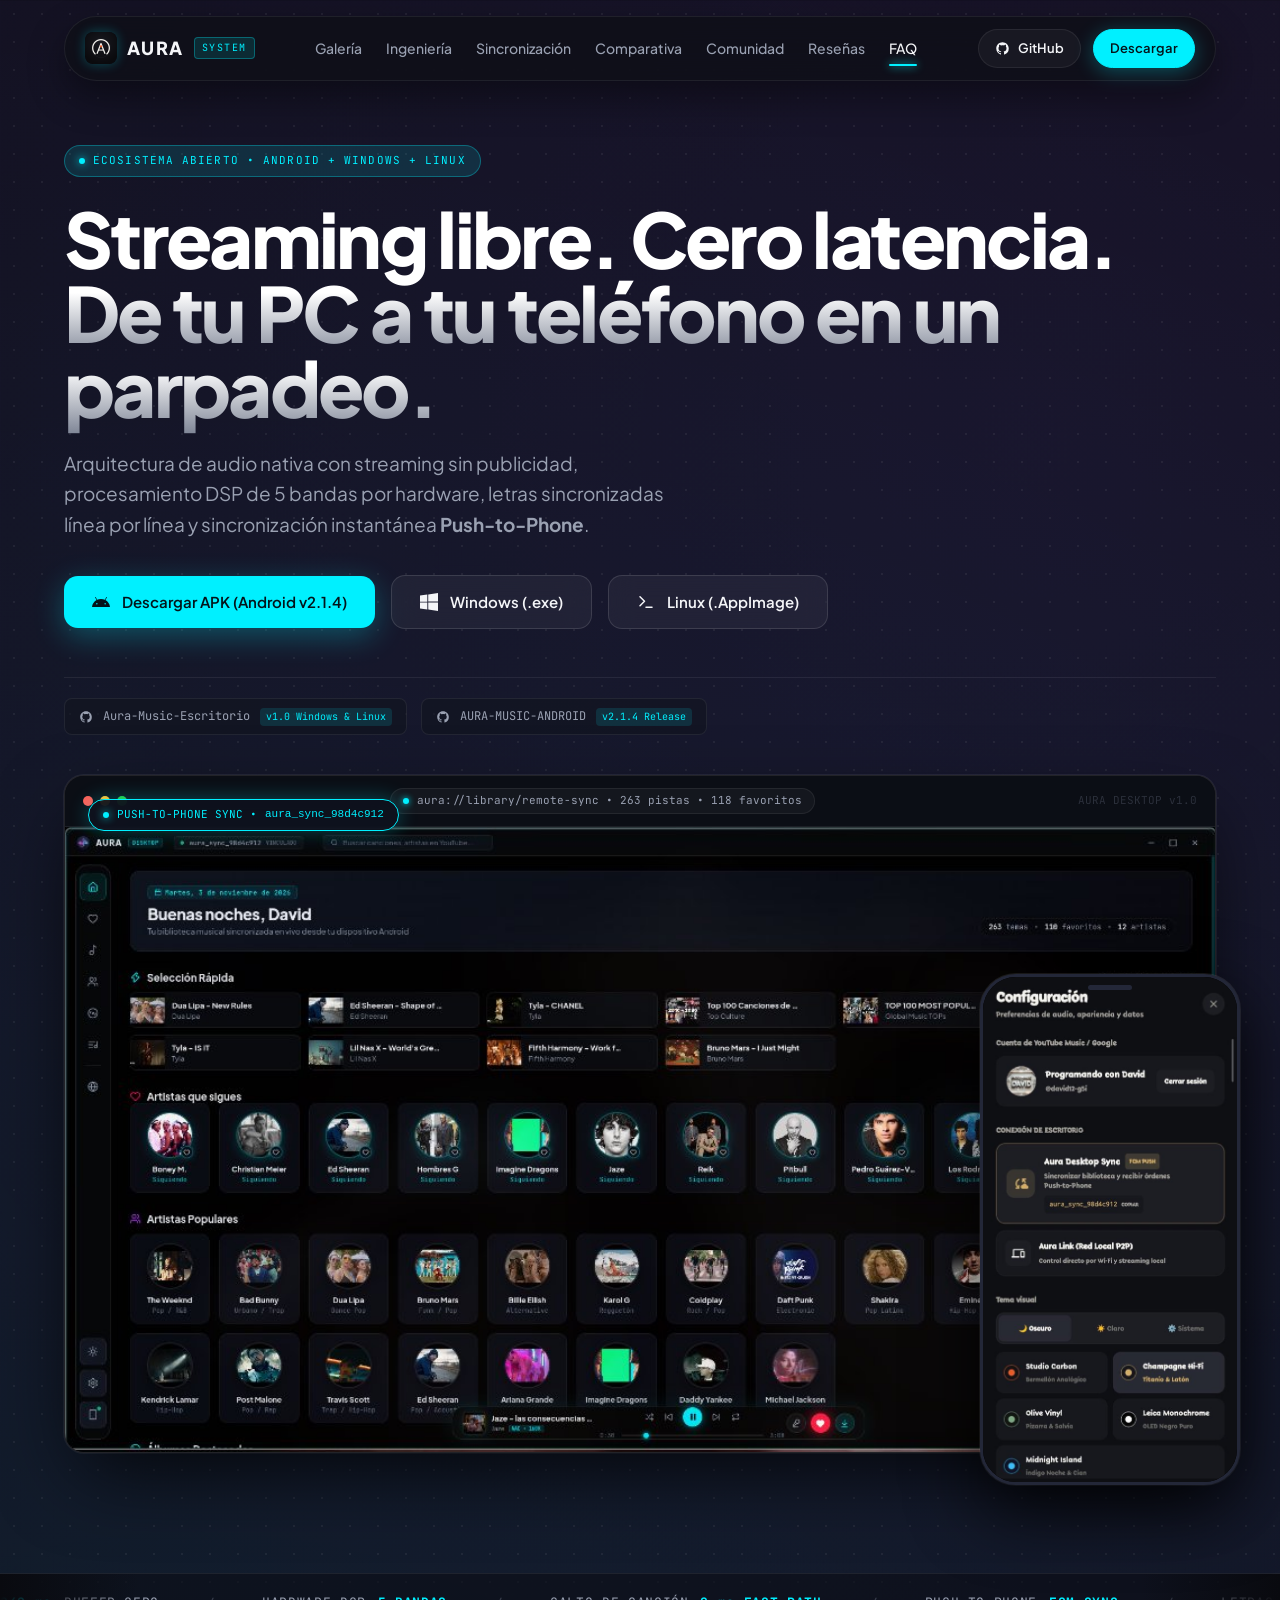
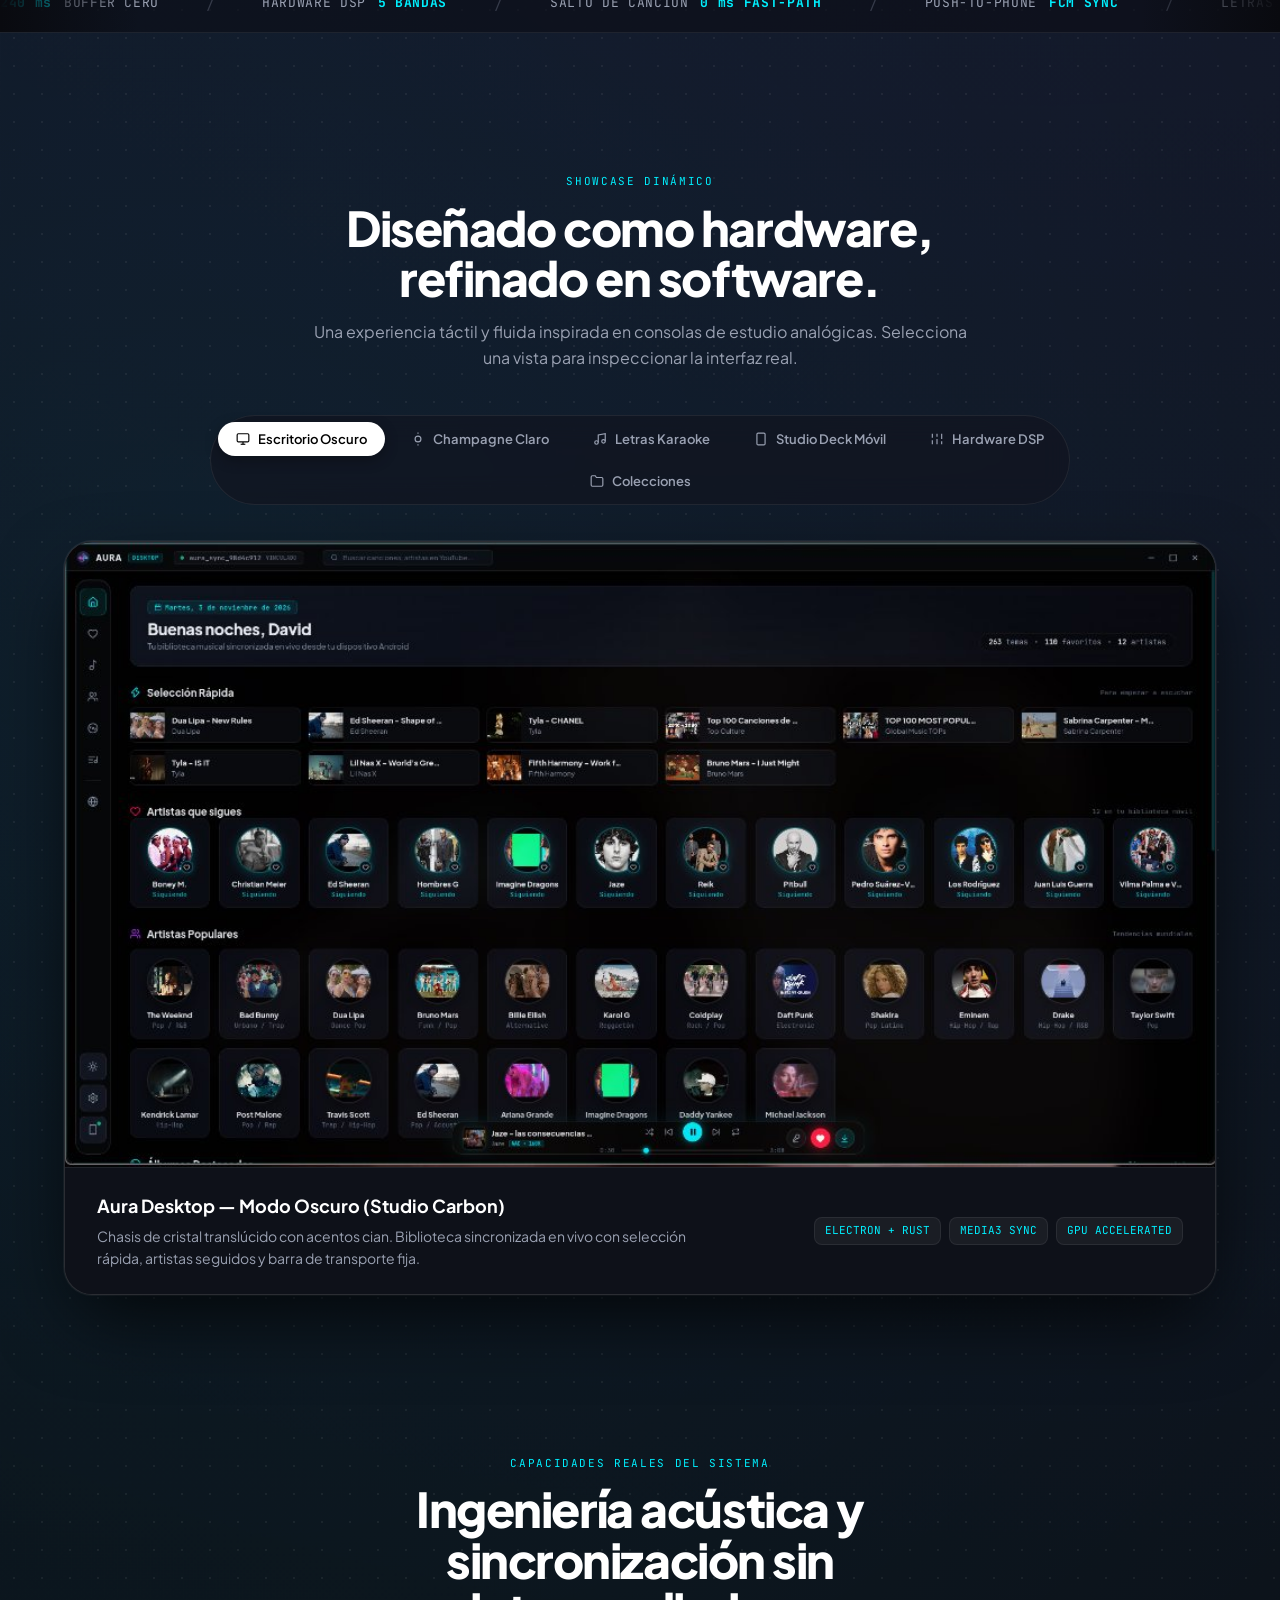
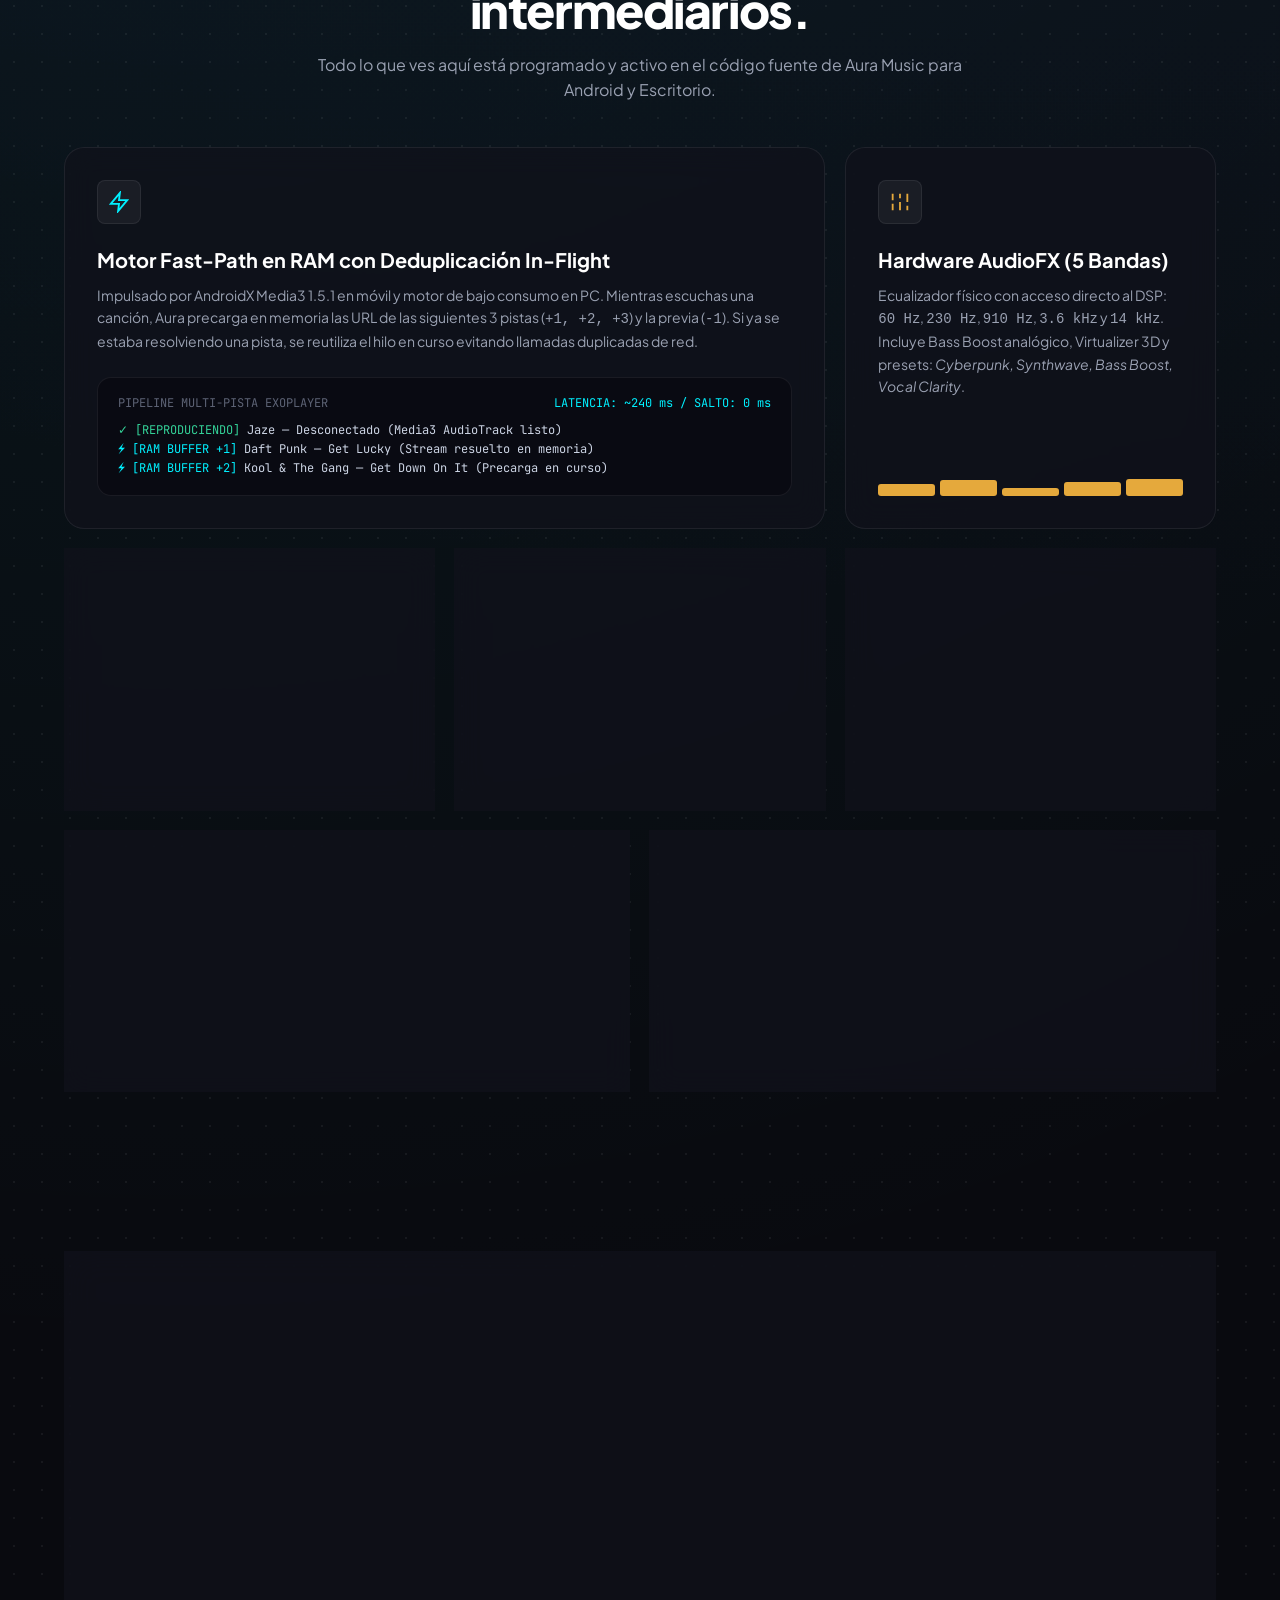
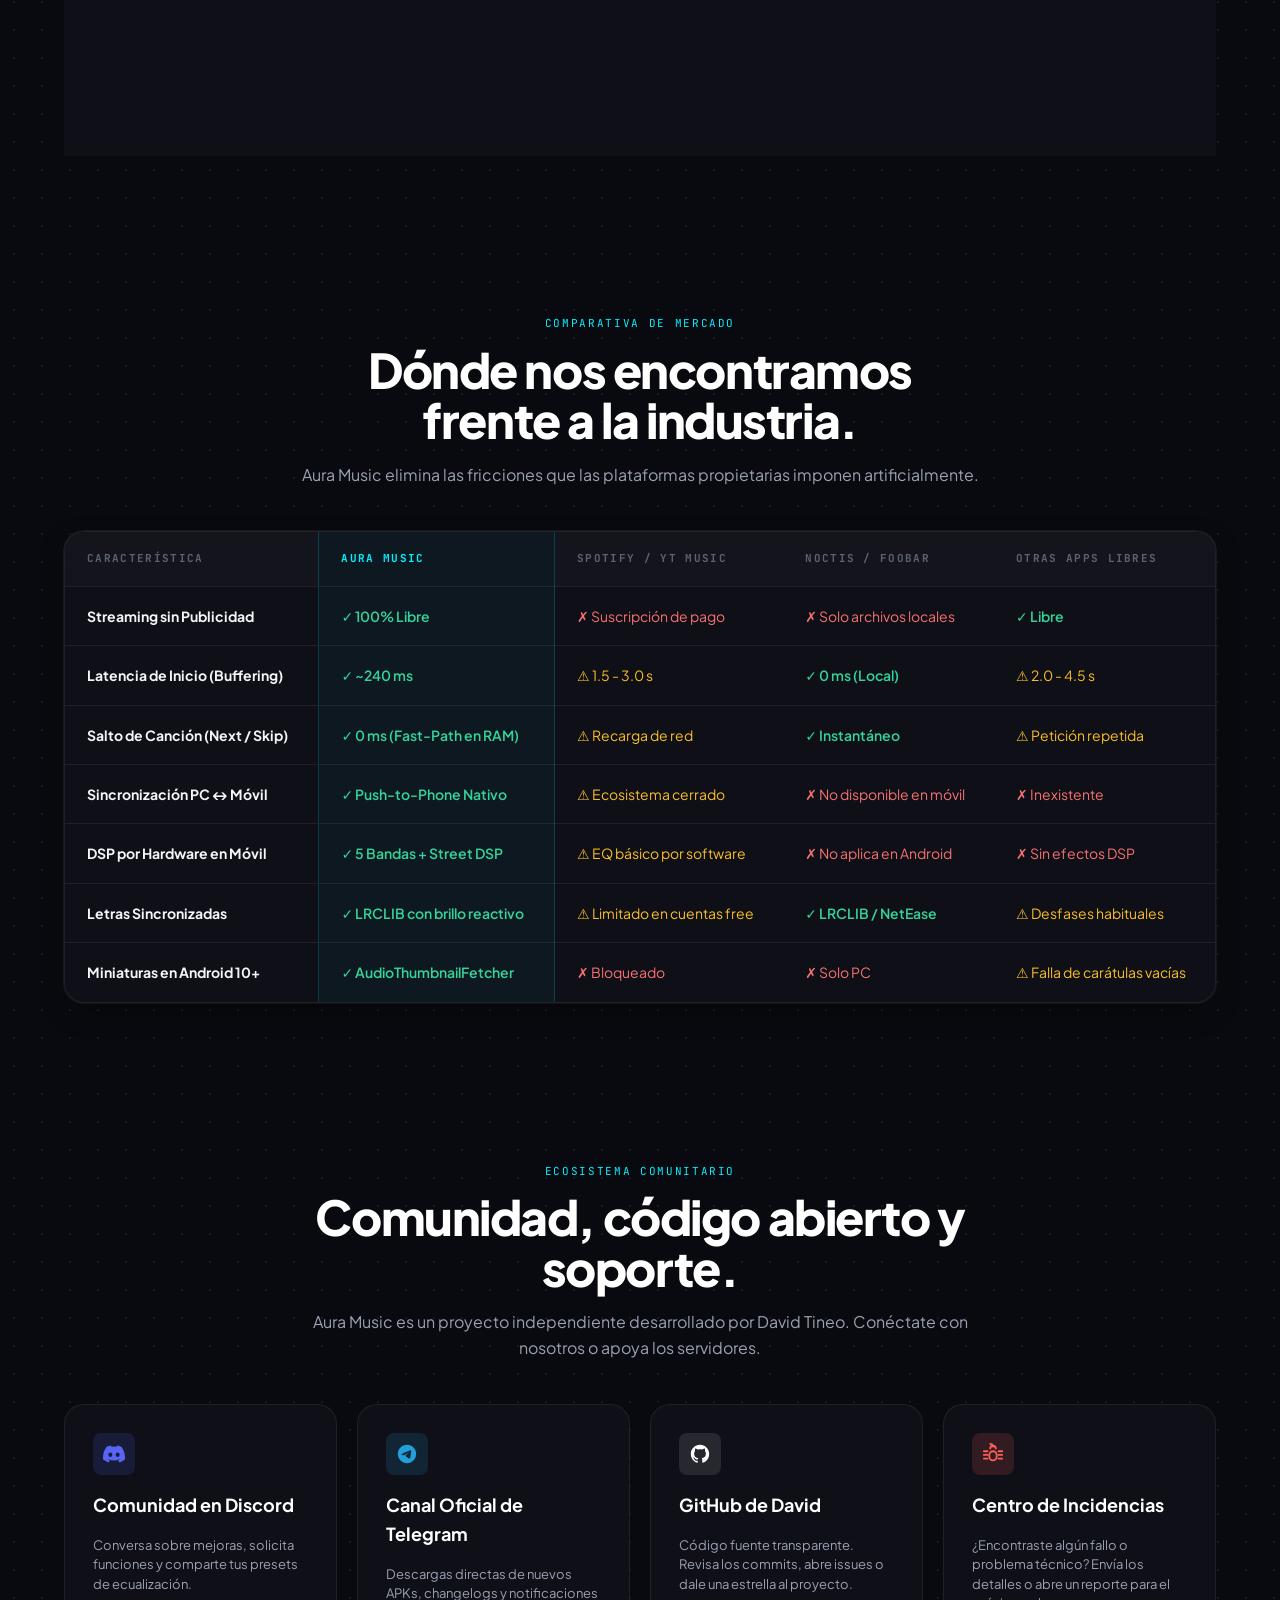
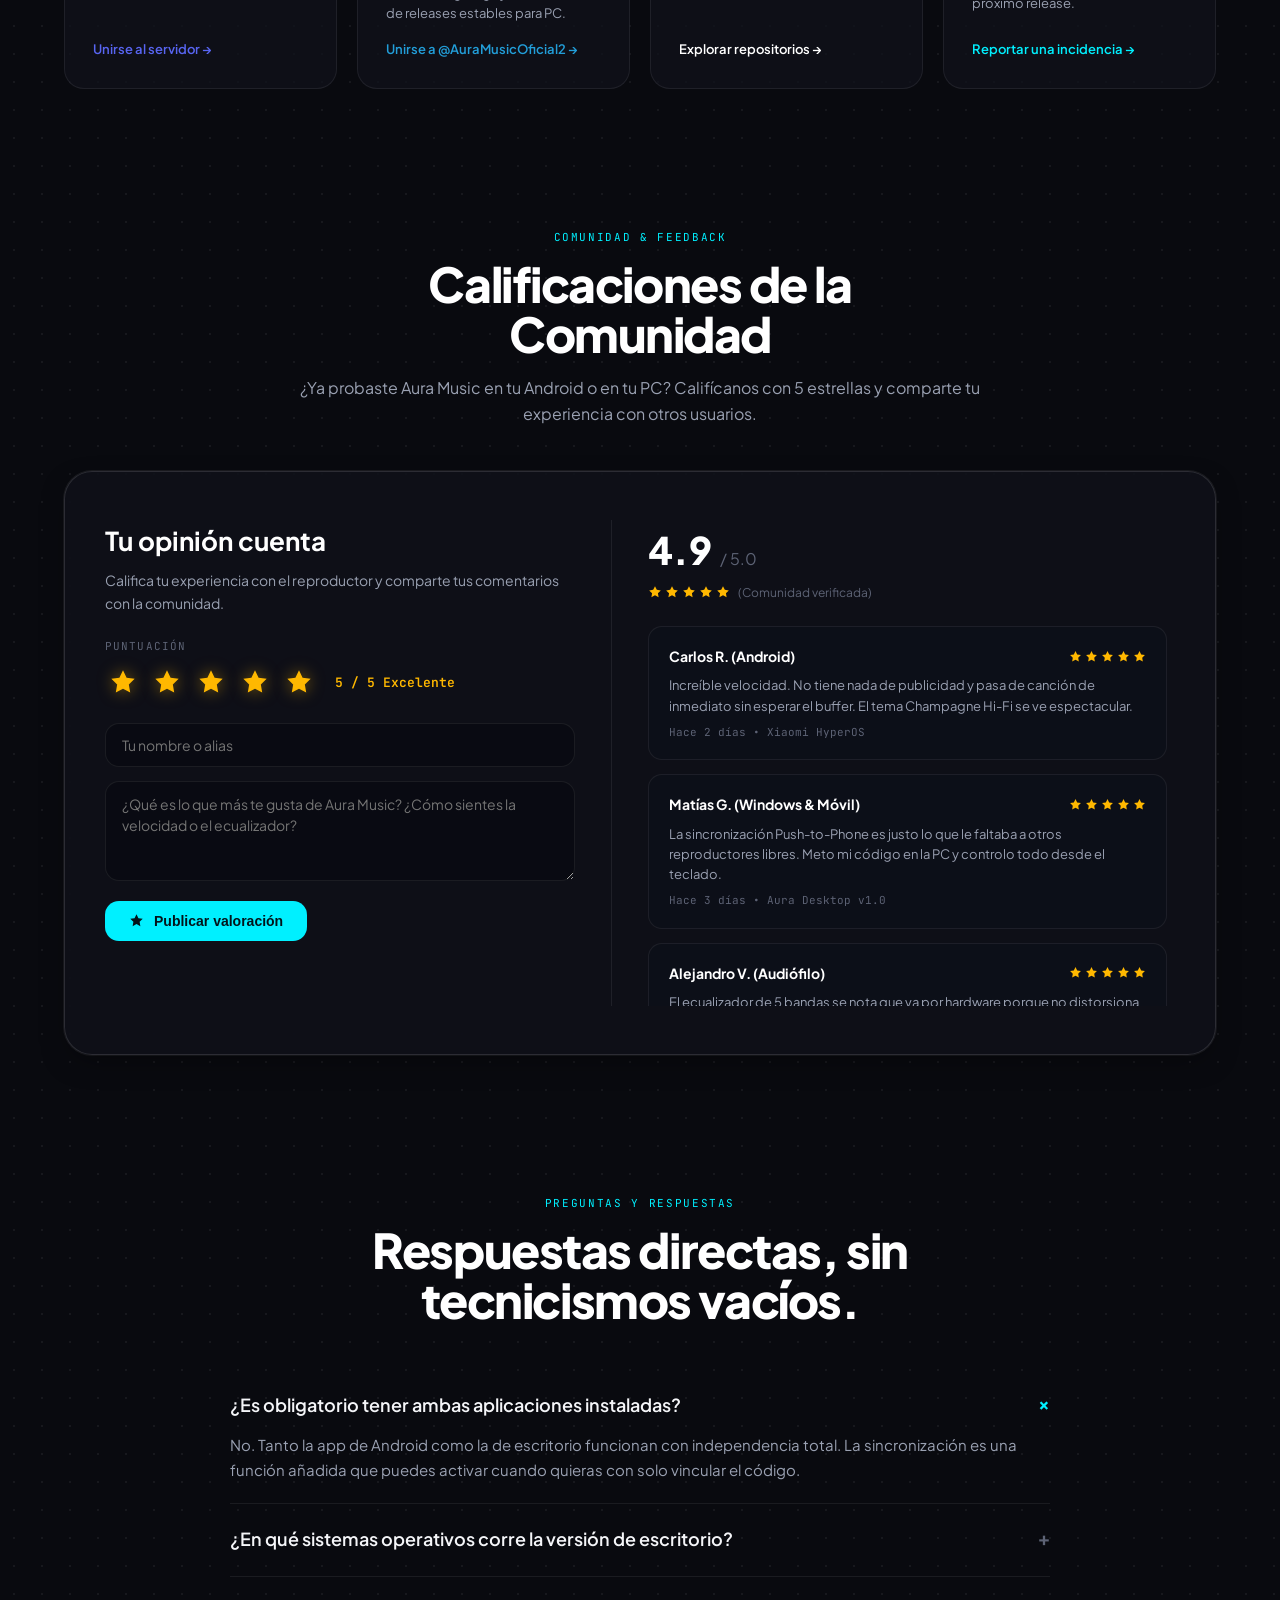
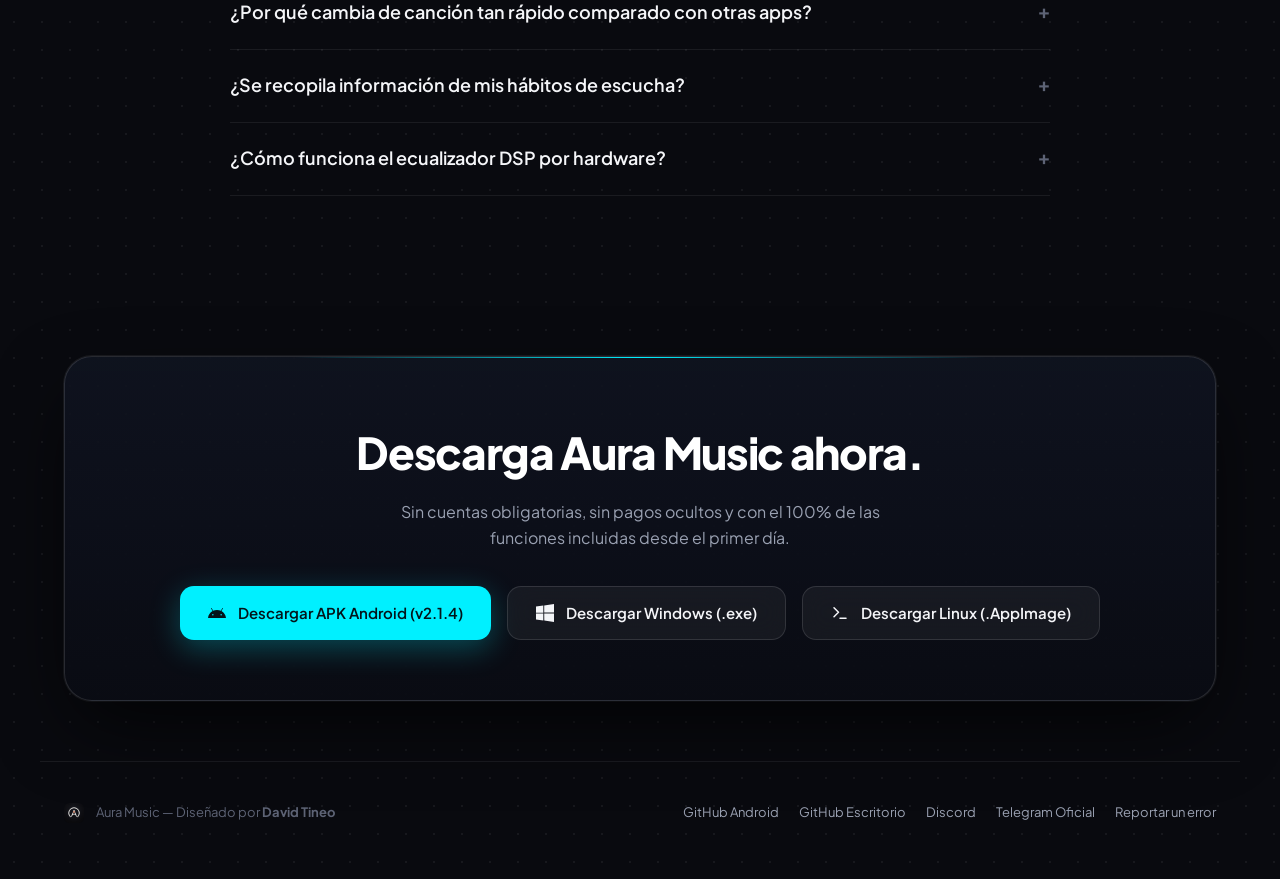
==== commit 3e5d55a6: "feat(downloads): direct downloads for Android APK v2.1.4, Windows .exe and Linux .AppImage" ====
--- a/index.html
+++ b/index.html
@@ -83,18 +83,26 @@
     </p>
 
     <div class="hero-cta-group">
-      <a class="hero-cta-btn cyan-solid" href="https://github.com/respaldoperez348-rgb/AURA-MUSIC-ANDROID/releases">
+      <a class="hero-cta-btn cyan-solid" href="https://github.com/respaldoperez348-rgb/AURA-MUSIC-ANDROID/releases/download/v2.1.4/AuraMusic-v2.1.4.apk" title="Descarga directa del instalador APK para Android">
         <svg width="18" height="18" viewBox="0 0 24 24" fill="currentColor">
           <path d="M17.523 15.3414c-.5511 0-.9993-.4486-.9993-.9997s.4482-.9993.9993-.9993c.551 0 .9993.4482.9993.9993.0001.5511-.4483.9997-.9993.9997m-11.046 0c-.5511 0-.9993-.4486-.9993-.9997s.4482-.9993.9993-.9993c.5511 0 .9993.4482.9993.9993 0 .5511-.4482.9997-.9993.9997m11.4045-6.02l1.9973-3.4592a.416.416 0 00-.1523-.5676.416.416 0 00-.5676.1523l-2.0223 3.503C15.5894 8.4026 13.8567 8 12 8s-3.5894.4026-5.1366.9499L4.8411 5.4469a.4166.4166 0 00-.5677-.1523.4157.4157 0 00-.1522.5676l1.9973 3.4592C2.6889 11.1867.3432 14.6589 0 18.761h24c-.3432-4.1021-2.6889-7.5743-6.1185-9.4396"/>
         </svg>
-        Descargar APK (Android v2.1.4)
-      </a>
-
-      <a class="hero-cta-btn glass-dark" href="https://github.com/respaldoperez348-rgb/Aura-Music-Escritorio/releases">
+        <span>Descargar APK (Android v2.1.4)</span>
+      </a>
+
+      <a class="hero-cta-btn glass-dark" href="https://github.com/respaldoperez348-rgb/Aura-Music-Escritorio/releases/download/v1.0.0/Aura.Music.Setup.1.0.0.exe" title="Instalador oficial para Windows 10 y 11">
         <svg width="18" height="18" viewBox="0 0 24 24" fill="currentColor">
           <path d="M0 3.449L9.75 2.1v9.451H0m10.949-9.602L24 0v11.401H10.949M0 12.6h9.75v9.451L0 20.699M10.949 12.6H24V24l-12.951-1.849"/>
         </svg>
-        Descargar Escritorio (Windows / Linux)
+        <span>Windows (.exe)</span>
+      </a>
+
+      <a class="hero-cta-btn glass-dark" href="https://github.com/respaldoperez348-rgb/Aura-Music-Escritorio/releases/download/v1.0.0/Aura.Music-1.0.0.AppImage" title="Ejecutable universal AppImage para cualquier distribución Linux">
+        <svg width="18" height="18" viewBox="0 0 24 24" fill="none" stroke="currentColor" stroke-width="2" stroke-linecap="round" stroke-linejoin="round">
+          <polyline points="4 17 10 11 4 5"/>
+          <line x1="12" y1="19" x2="20" y2="19"/>
+        </svg>
+        <span>Linux (.AppImage)</span>
       </a>
     </div>
 
@@ -103,7 +111,7 @@
       <a href="https://github.com/respaldoperez348-rgb/Aura-Music-Escritorio" target="_blank" rel="noopener" class="repo-pill-item">
         <svg width="14" height="14" viewBox="0 0 24 24" fill="currentColor"><path fill-rule="evenodd" clip-rule="evenodd" d="M12 2C6.477 2 2 6.484 2 12.017c0 4.425 2.865 8.18 6.839 9.504.5.092.682-.217.682-.483 0-.237-.008-.868-.013-1.703-2.782.605-3.369-1.343-3.369-1.343-.454-1.158-1.11-1.466-1.11-1.466-.908-.62.069-.608.069-.608 1.003.07 1.53 1.032 1.53 1.032.892 1.53 2.341 1.088 2.91.832.092-.647.35-1.088.636-1.338-2.22-.253-4.555-1.113-4.555-4.951 0-1.093.39-1.988 1.029-2.688-.103-.253-.446-1.272.098-2.65 0 0 .84-.27 2.75 1.026A9.564 9.564 0 0112 6.844c.85.004 1.705.115 2.504.337 1.909-1.296 2.747-1.027 2.747-1.027.546 1.379.202 2.398.1 2.651.64.7 1.028 1.595 1.028 2.688 0 3.848-2.339 4.695-4.566 4.943.359.309.678.92.678 1.855 0 1.338-.012 2.419-.012 2.747 0 .268.18.58.688.482A10.019 10.019 0 0022 12.017C22 6.484 17.522 2 12 2z"></path></svg>
         <span>Aura-Music-Escritorio</span>
-        <span class="repo-tag">v1.0 Windows</span>
+        <span class="repo-tag">v1.0 Windows & Linux</span>
       </a>
 
       <a href="https://github.com/respaldoperez348-rgb/AURA-MUSIC-ANDROID" target="_blank" rel="noopener" class="repo-pill-item">
@@ -787,18 +795,26 @@
       <p>Sin cuentas obligatorias, sin pagos ocultos y con el 100% de las funciones incluidas desde el primer día.</p>
 
       <div class="downloads-cta-row">
-        <a class="hero-cta-btn cyan-solid" href="https://github.com/respaldoperez348-rgb/AURA-MUSIC-ANDROID/releases">
+        <a class="hero-cta-btn cyan-solid" href="https://github.com/respaldoperez348-rgb/AURA-MUSIC-ANDROID/releases/download/v2.1.4/AuraMusic-v2.1.4.apk" title="Descarga directa del instalador APK para Android">
           <svg width="18" height="18" viewBox="0 0 24 24" fill="currentColor">
             <path d="M17.523 15.3414c-.5511 0-.9993-.4486-.9993-.9997s.4482-.9993.9993-.9993c.551 0 .9993.4482.9993.9993.0001.5511-.4483.9997-.9993.9997m-11.046 0c-.5511 0-.9993-.4486-.9993-.9997s.4482-.9993.9993-.9993c.5511 0 .9993.4482.9993.9993 0 .5511-.4482.9997-.9993.9997m11.4045-6.02l1.9973-3.4592a.416.416 0 00-.1523-.5676.416.416 0 00-.5676.1523l-2.0223 3.503C15.5894 8.4026 13.8567 8 12 8s-3.5894.4026-5.1366.9499L4.8411 5.4469a.4166.4166 0 00-.5677-.1523.4157.4157 0 00-.1522.5676l1.9973 3.4592C2.6889 11.1867.3432 14.6589 0 18.761h24c-.3432-4.1021-2.6889-7.5743-6.1185-9.4396"/>
           </svg>
           Descargar APK Android (v2.1.4)
         </a>
 
-        <a class="hero-cta-btn glass-dark" href="https://github.com/respaldoperez348-rgb/Aura-Music-Escritorio/releases">
+        <a class="hero-cta-btn glass-dark" href="https://github.com/respaldoperez348-rgb/Aura-Music-Escritorio/releases/download/v1.0.0/Aura.Music.Setup.1.0.0.exe" title="Instalador oficial para Windows">
           <svg width="18" height="18" viewBox="0 0 24 24" fill="currentColor">
             <path d="M0 3.449L9.75 2.1v9.451H0m10.949-9.602L24 0v11.401H10.949M0 12.6h9.75v9.451L0 20.699M10.949 12.6H24V24l-12.951-1.849"/>
           </svg>
-          Descargar Windows (v1.0)
+          Descargar Windows (.exe)
+        </a>
+
+        <a class="hero-cta-btn glass-dark" href="https://github.com/respaldoperez348-rgb/Aura-Music-Escritorio/releases/download/v1.0.0/Aura.Music-1.0.0.AppImage" title="AppImage universal para Linux">
+          <svg width="18" height="18" viewBox="0 0 24 24" fill="none" stroke="currentColor" stroke-width="2" stroke-linecap="round" stroke-linejoin="round">
+            <polyline points="4 17 10 11 4 5"/>
+            <line x1="12" y1="19" x2="20" y2="19"/>
+          </svg>
+          Descargar Linux (.AppImage)
         </a>
       </div>
     </div>
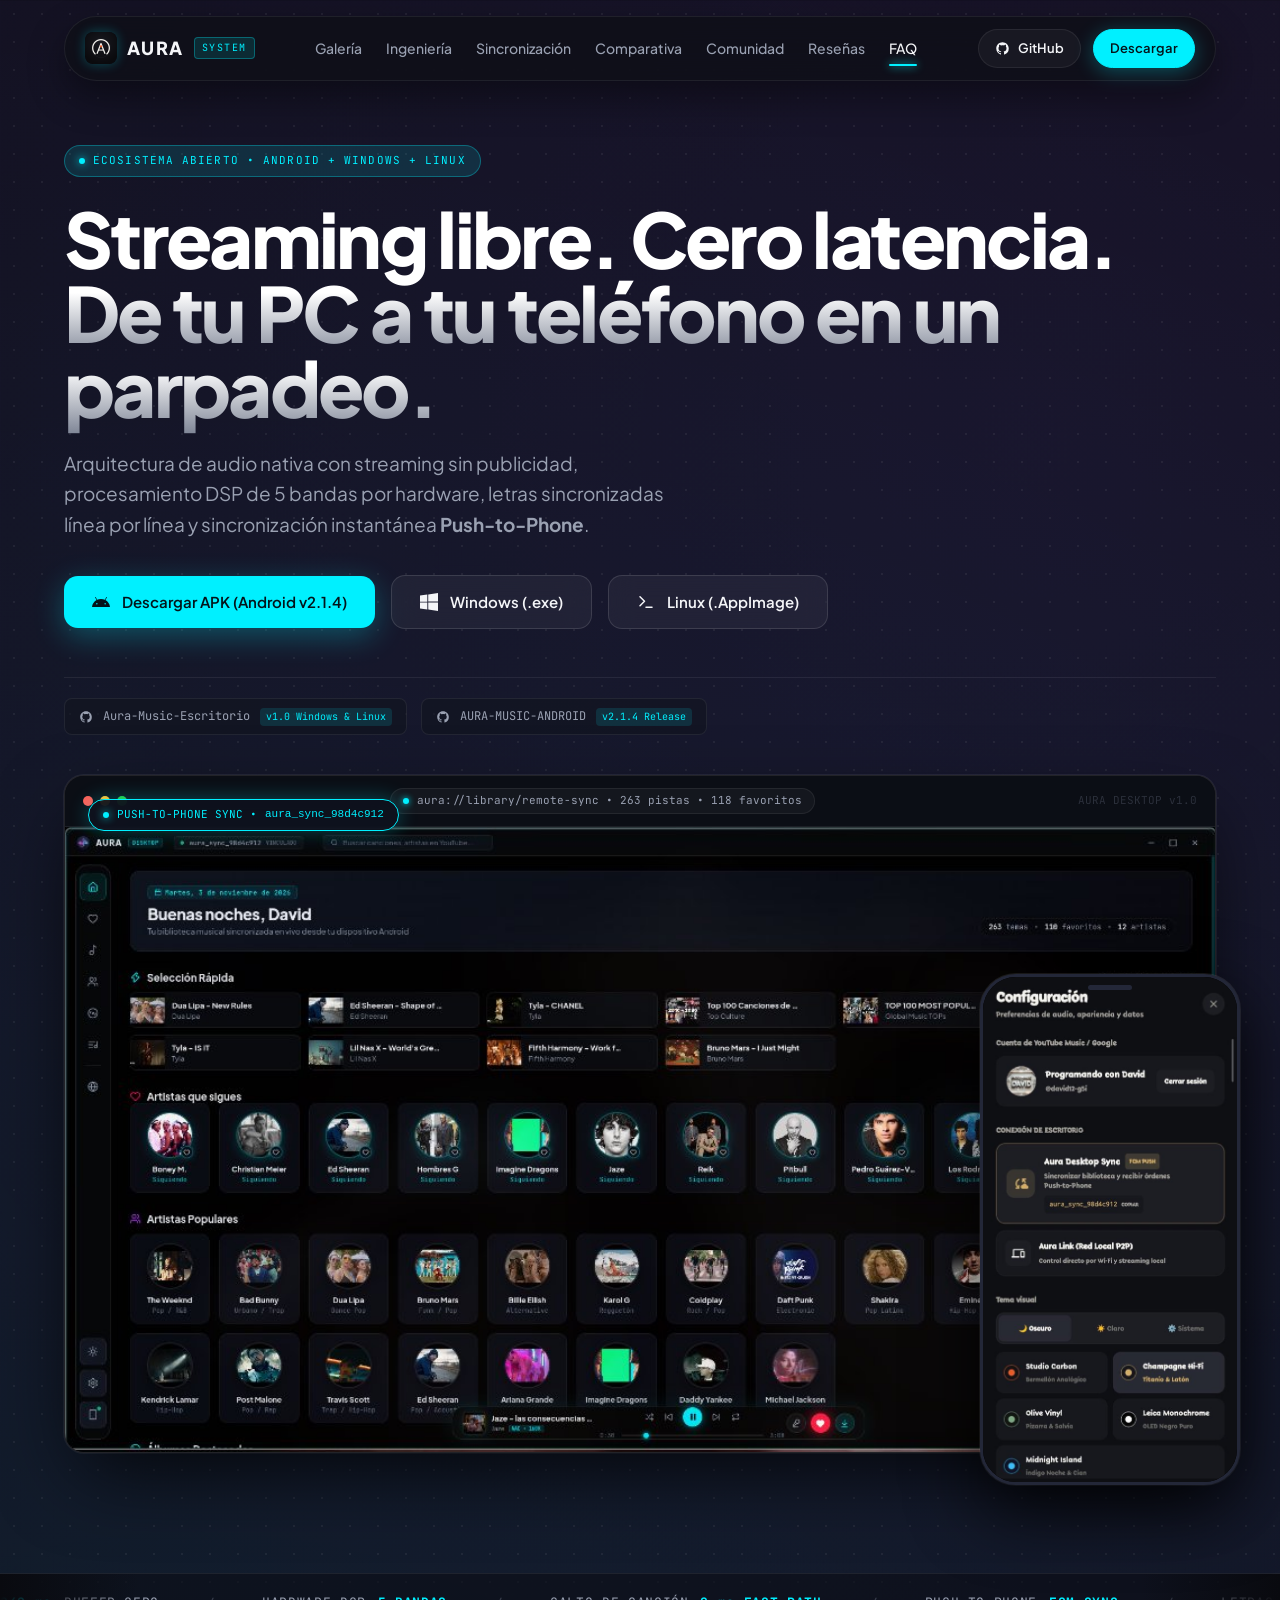
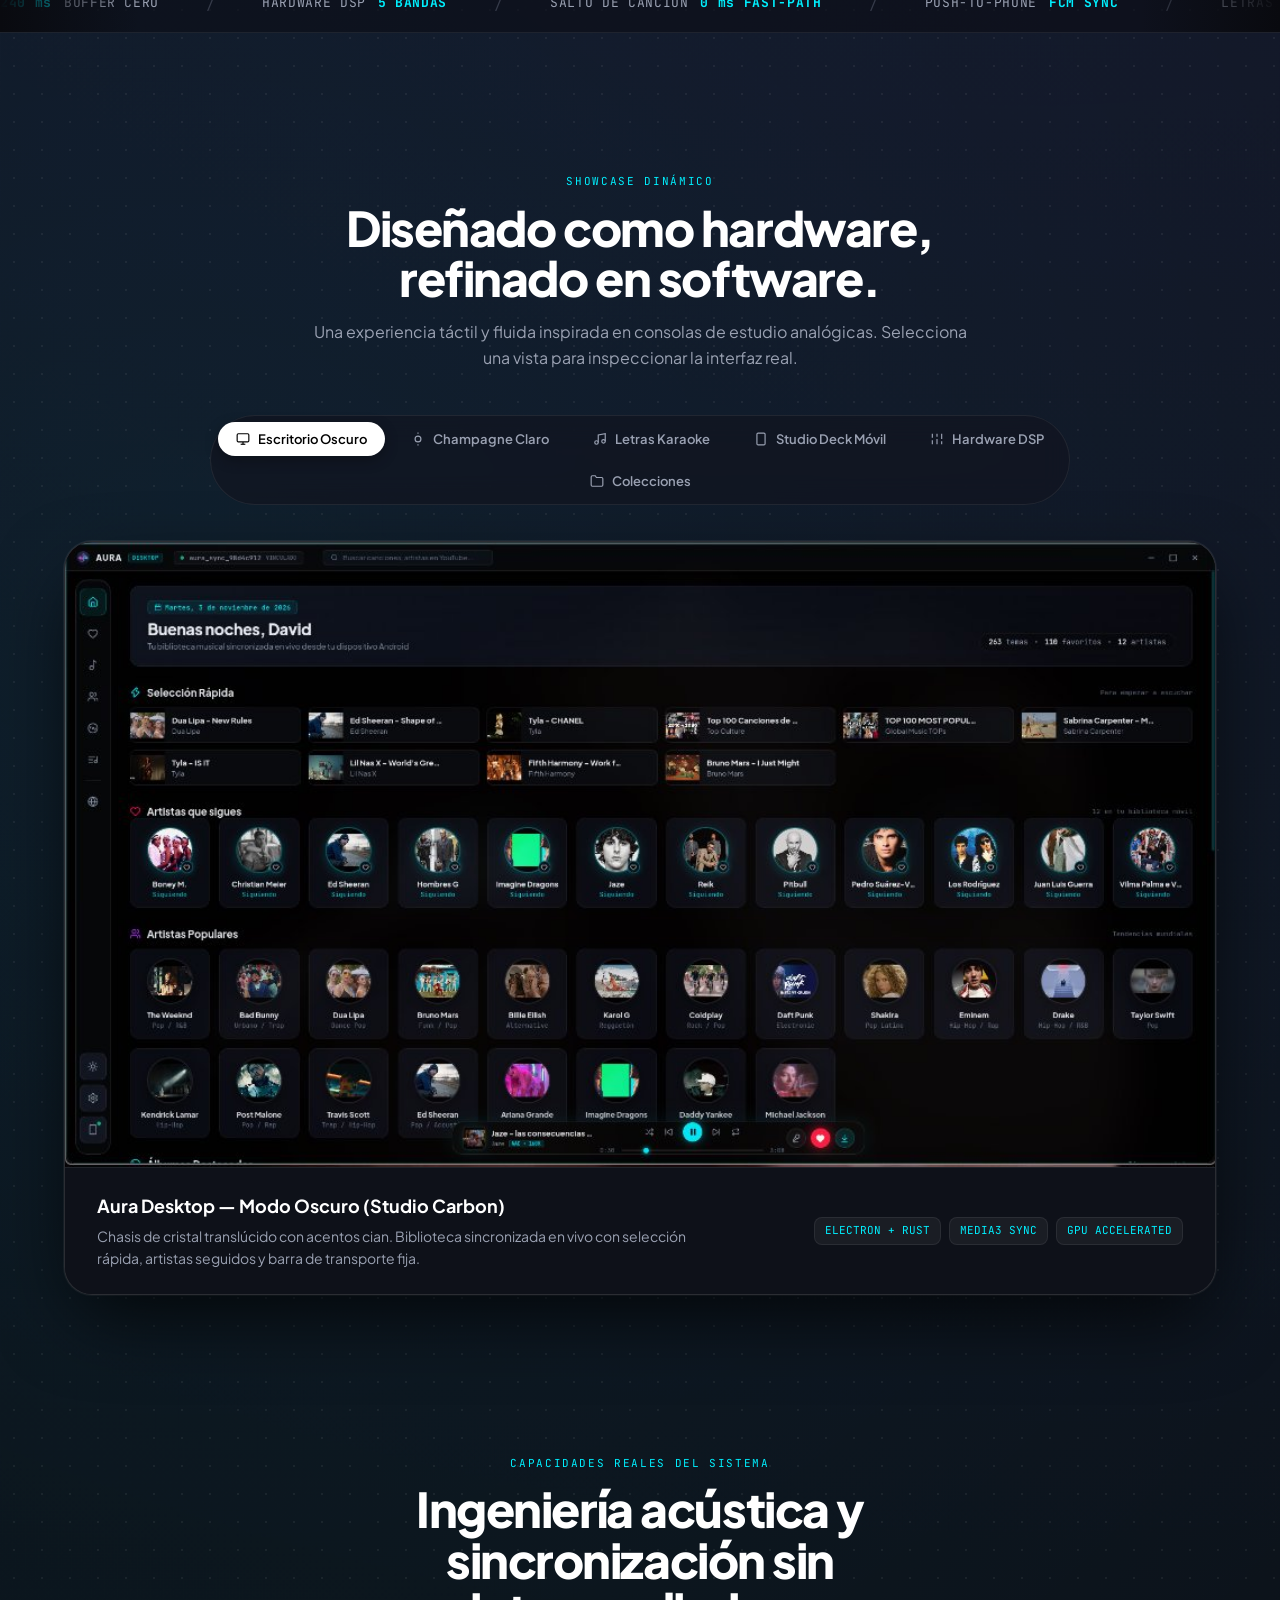
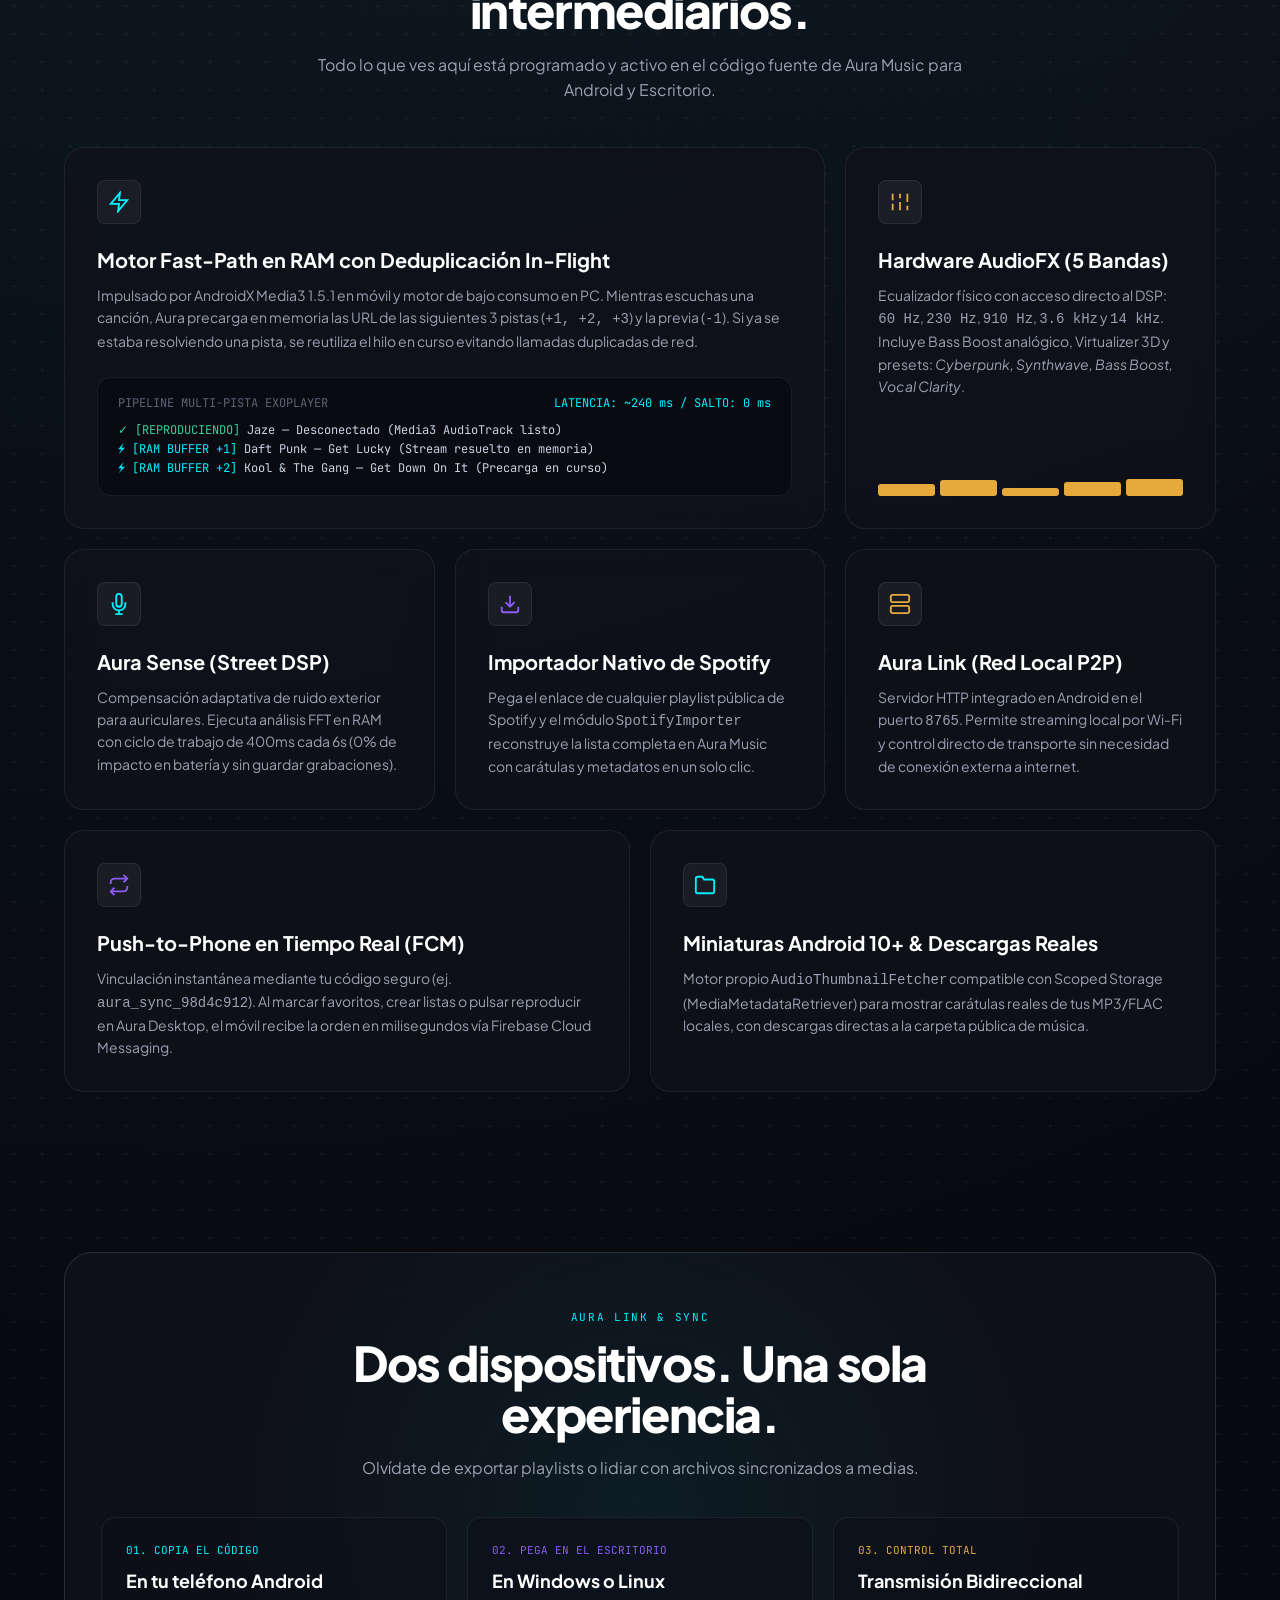
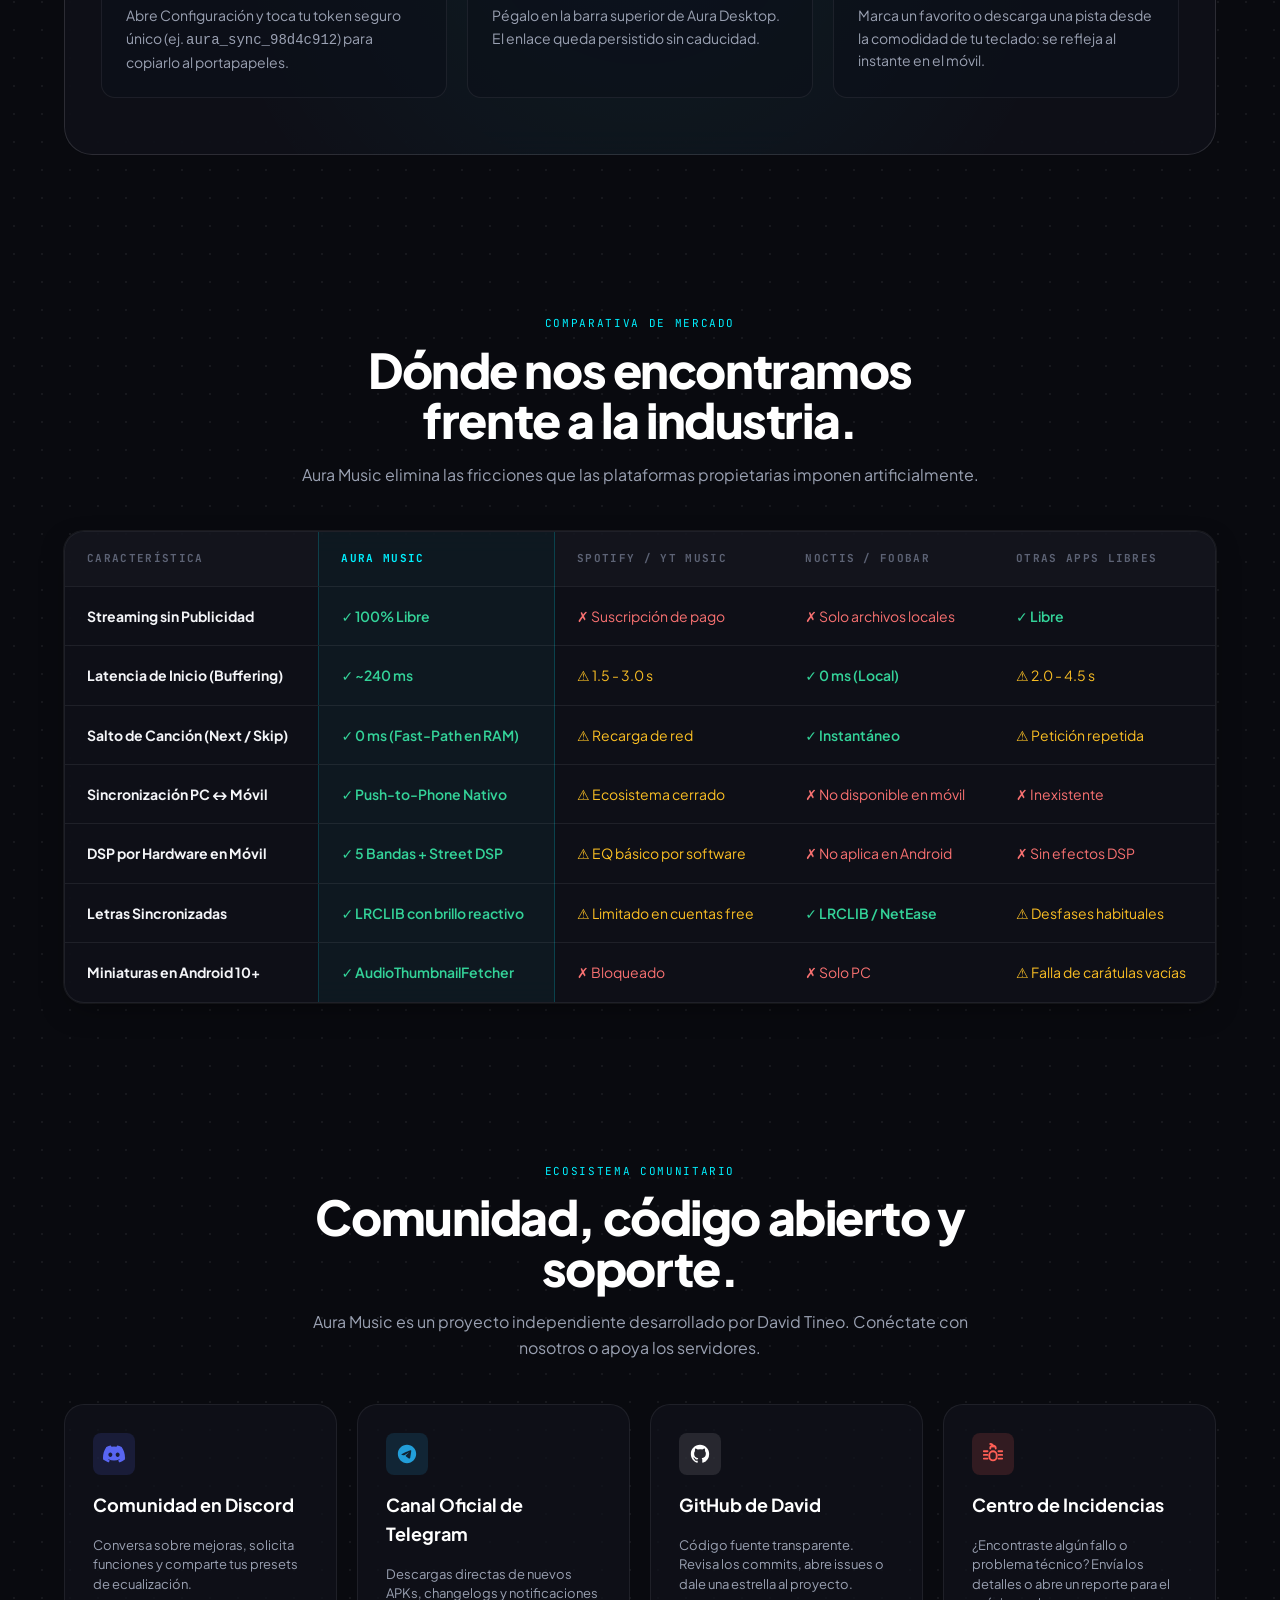
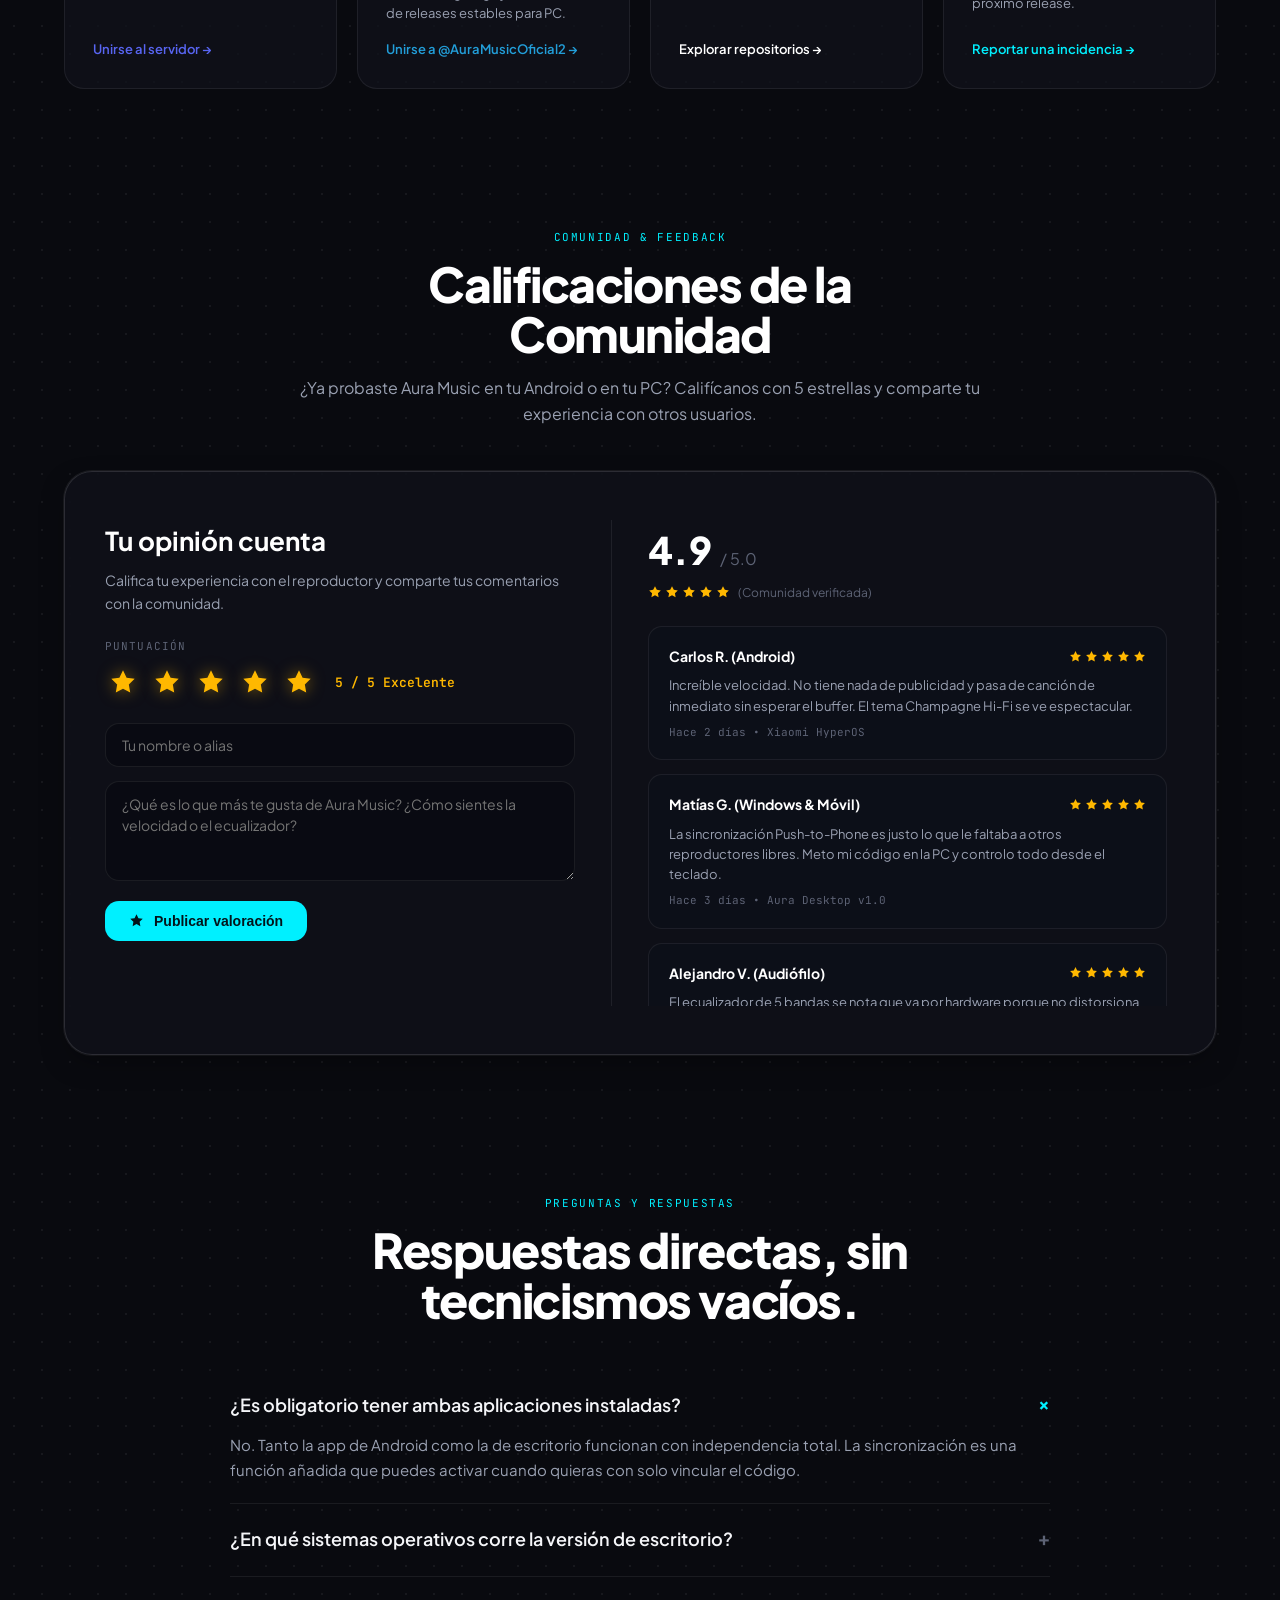
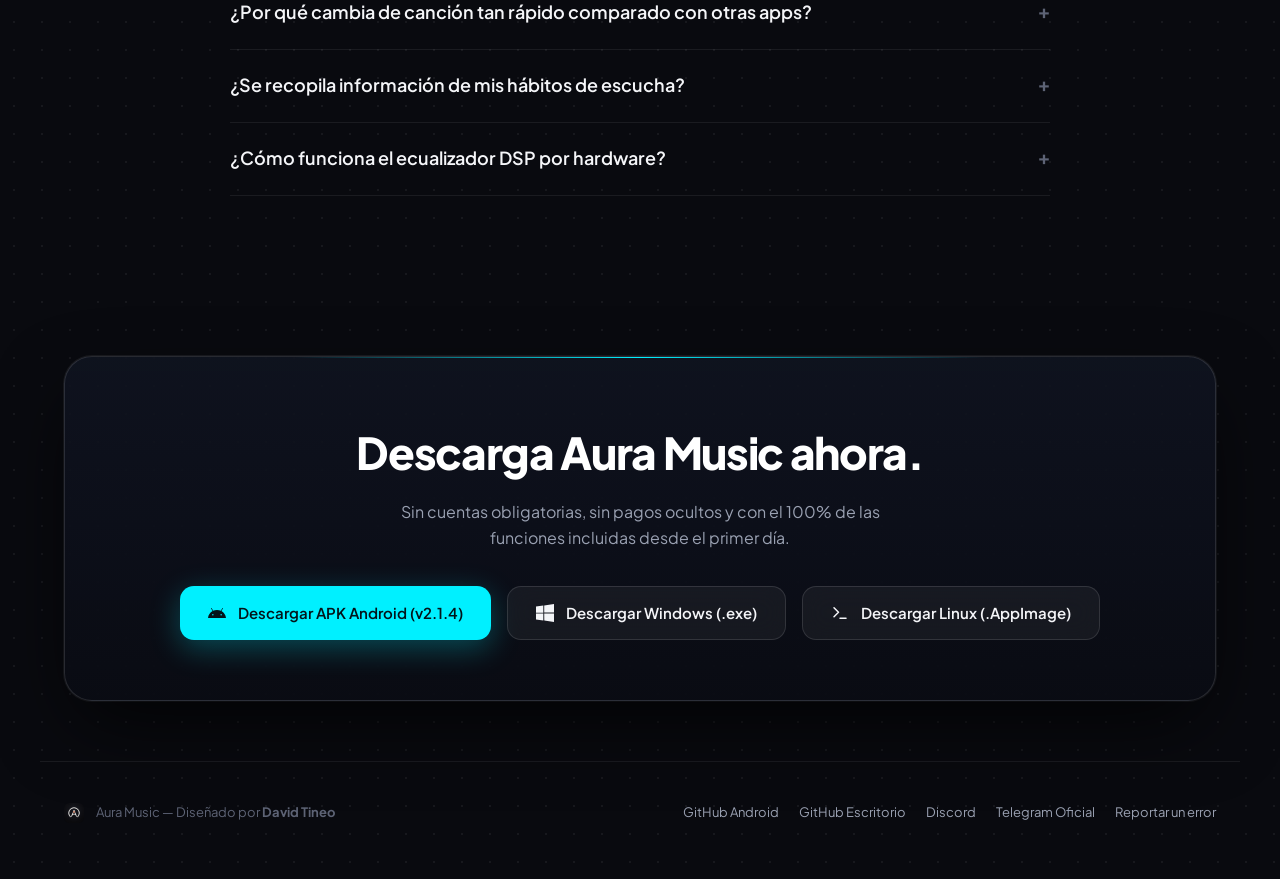
==== commit 750a2fcf: "fix(links): update exact release asset names for Windows and Linux without spaces" ====
--- a/index.html
+++ b/index.html
@@ -90,14 +90,14 @@
         <span>Descargar APK (Android v2.1.4)</span>
       </a>
 
-      <a class="hero-cta-btn glass-dark" href="https://github.com/respaldoperez348-rgb/Aura-Music-Escritorio/releases/download/v1.0.0/Aura.Music.Setup.1.0.0.exe" title="Instalador oficial para Windows 10 y 11">
+      <a class="hero-cta-btn glass-dark" href="https://github.com/respaldoperez348-rgb/Aura-Music-Escritorio/releases/download/v1.0.0/Aura-Music-1.0.0.exe" title="Instalador oficial para Windows 10 y 11">
         <svg width="18" height="18" viewBox="0 0 24 24" fill="currentColor">
           <path d="M0 3.449L9.75 2.1v9.451H0m10.949-9.602L24 0v11.401H10.949M0 12.6h9.75v9.451L0 20.699M10.949 12.6H24V24l-12.951-1.849"/>
         </svg>
         <span>Windows (.exe)</span>
       </a>
 
-      <a class="hero-cta-btn glass-dark" href="https://github.com/respaldoperez348-rgb/Aura-Music-Escritorio/releases/download/v1.0.0/Aura.Music-1.0.0.AppImage" title="Ejecutable universal AppImage para cualquier distribución Linux">
+      <a class="hero-cta-btn glass-dark" href="https://github.com/respaldoperez348-rgb/Aura-Music-Escritorio/releases/download/v1.0.0/Aura-Music-1.0.0.AppImage" title="Ejecutable universal AppImage para cualquier distribución Linux">
         <svg width="18" height="18" viewBox="0 0 24 24" fill="none" stroke="currentColor" stroke-width="2" stroke-linecap="round" stroke-linejoin="round">
           <polyline points="4 17 10 11 4 5"/>
           <line x1="12" y1="19" x2="20" y2="19"/>
@@ -802,14 +802,14 @@
           Descargar APK Android (v2.1.4)
         </a>
 
-        <a class="hero-cta-btn glass-dark" href="https://github.com/respaldoperez348-rgb/Aura-Music-Escritorio/releases/download/v1.0.0/Aura.Music.Setup.1.0.0.exe" title="Instalador oficial para Windows">
+        <a class="hero-cta-btn glass-dark" href="https://github.com/respaldoperez348-rgb/Aura-Music-Escritorio/releases/download/v1.0.0/Aura-Music-1.0.0.exe" title="Instalador oficial para Windows">
           <svg width="18" height="18" viewBox="0 0 24 24" fill="currentColor">
             <path d="M0 3.449L9.75 2.1v9.451H0m10.949-9.602L24 0v11.401H10.949M0 12.6h9.75v9.451L0 20.699M10.949 12.6H24V24l-12.951-1.849"/>
           </svg>
           Descargar Windows (.exe)
         </a>
 
-        <a class="hero-cta-btn glass-dark" href="https://github.com/respaldoperez348-rgb/Aura-Music-Escritorio/releases/download/v1.0.0/Aura.Music-1.0.0.AppImage" title="AppImage universal para Linux">
+        <a class="hero-cta-btn glass-dark" href="https://github.com/respaldoperez348-rgb/Aura-Music-Escritorio/releases/download/v1.0.0/Aura-Music-1.0.0.AppImage" title="AppImage universal para Linux">
           <svg width="18" height="18" viewBox="0 0 24 24" fill="none" stroke="currentColor" stroke-width="2" stroke-linecap="round" stroke-linejoin="round">
             <polyline points="4 17 10 11 4 5"/>
             <line x1="12" y1="19" x2="20" y2="19"/>
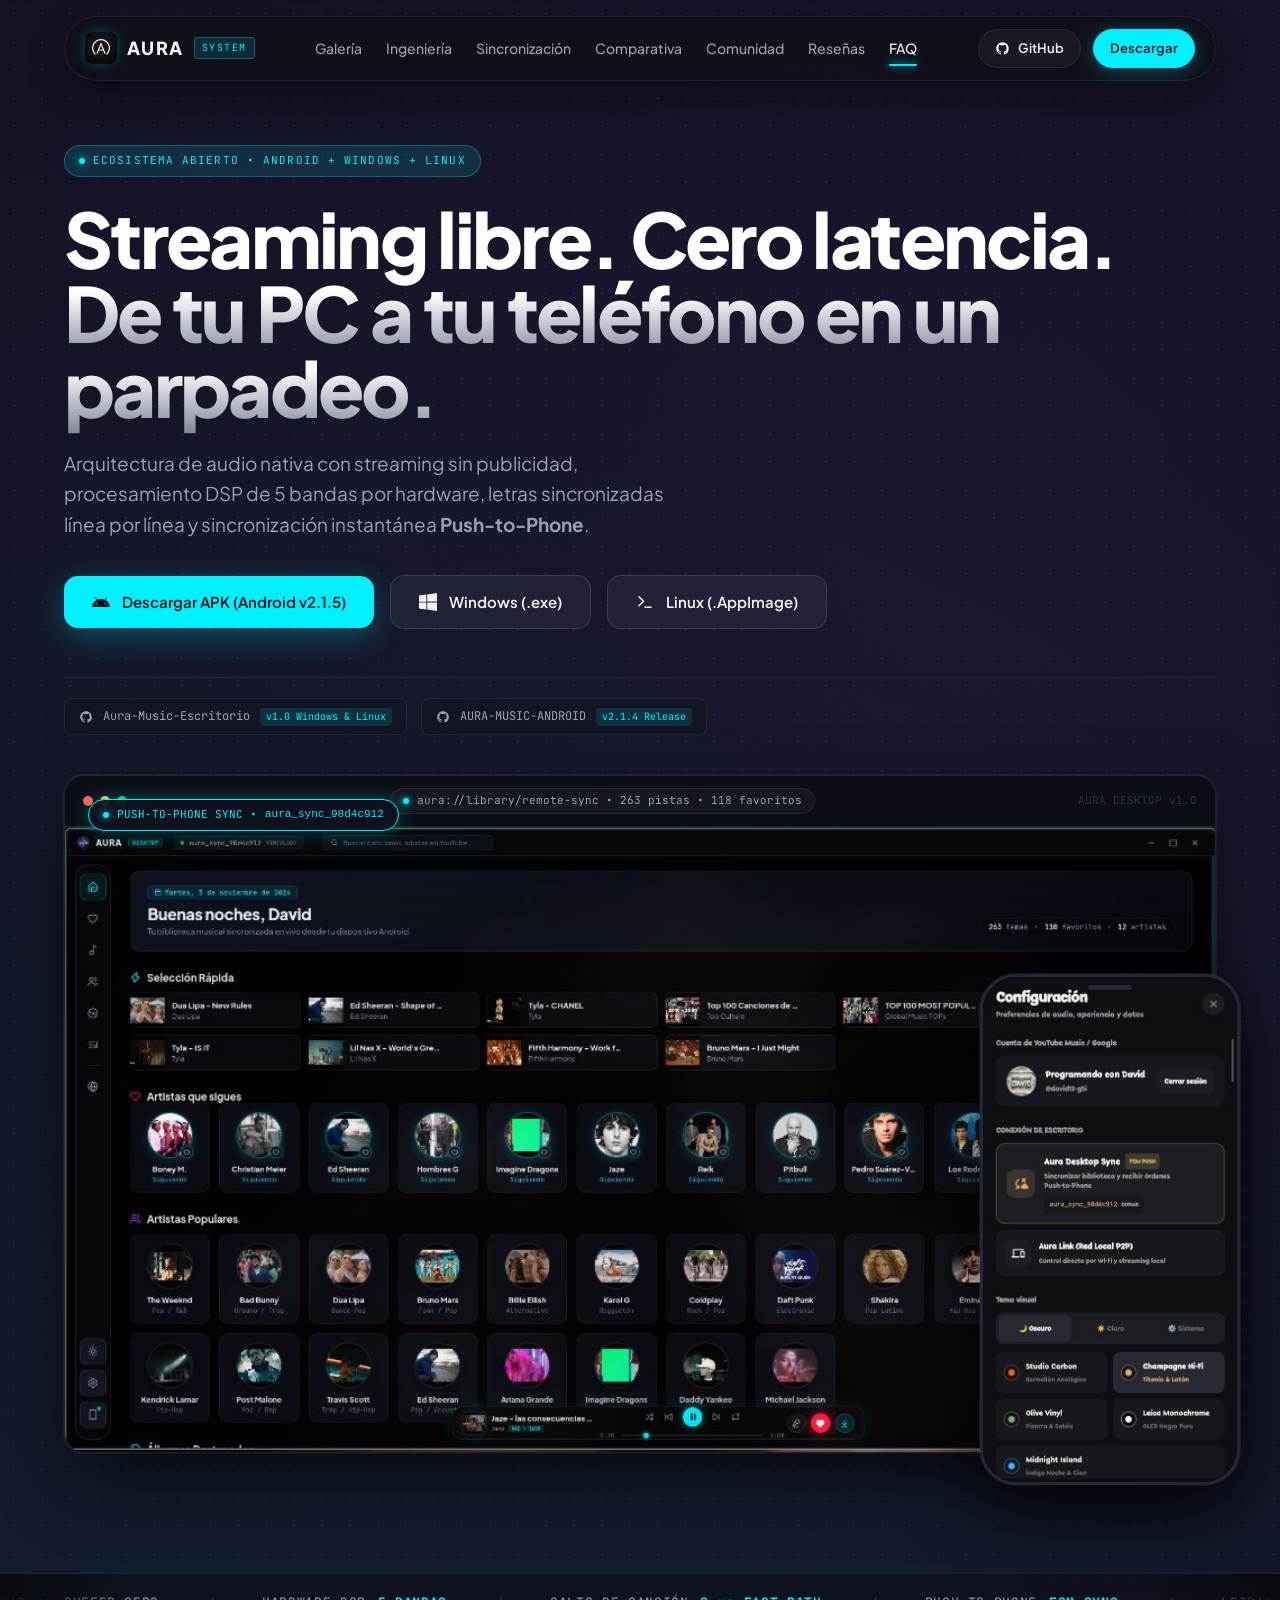
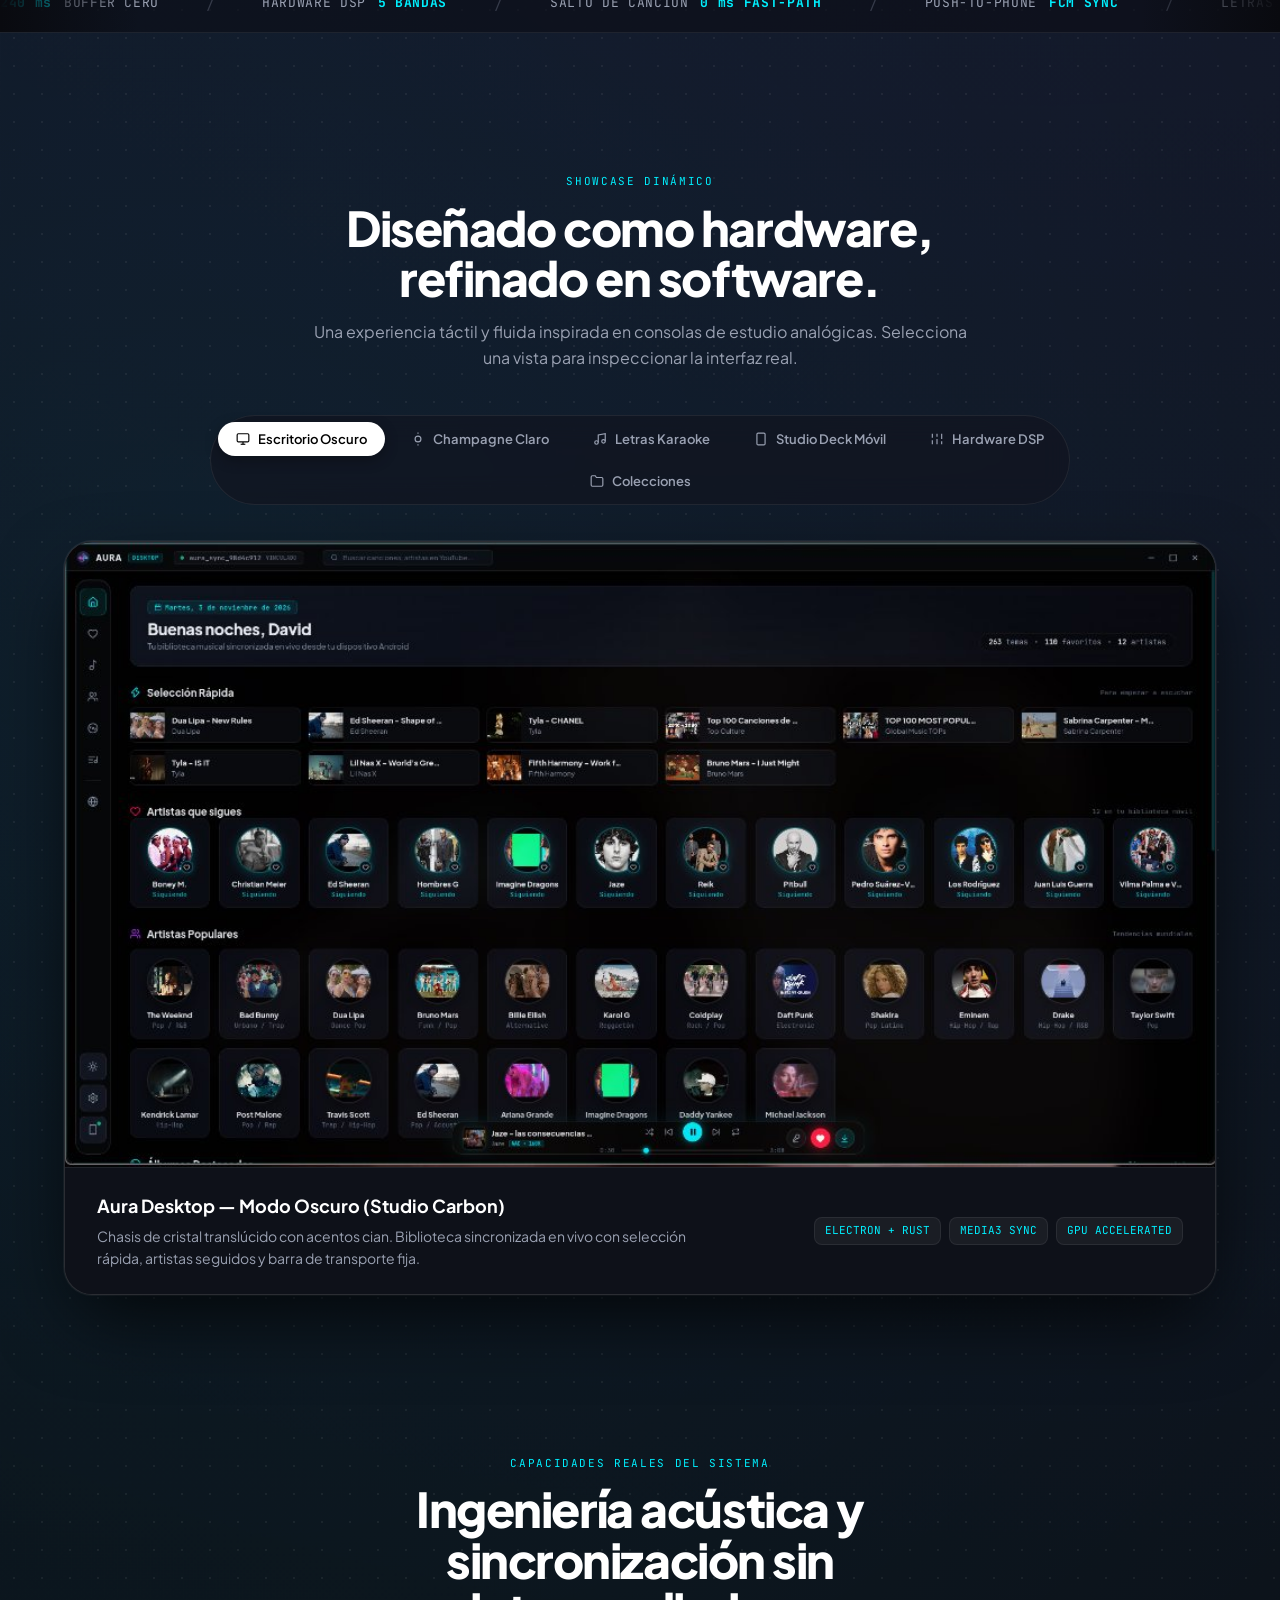
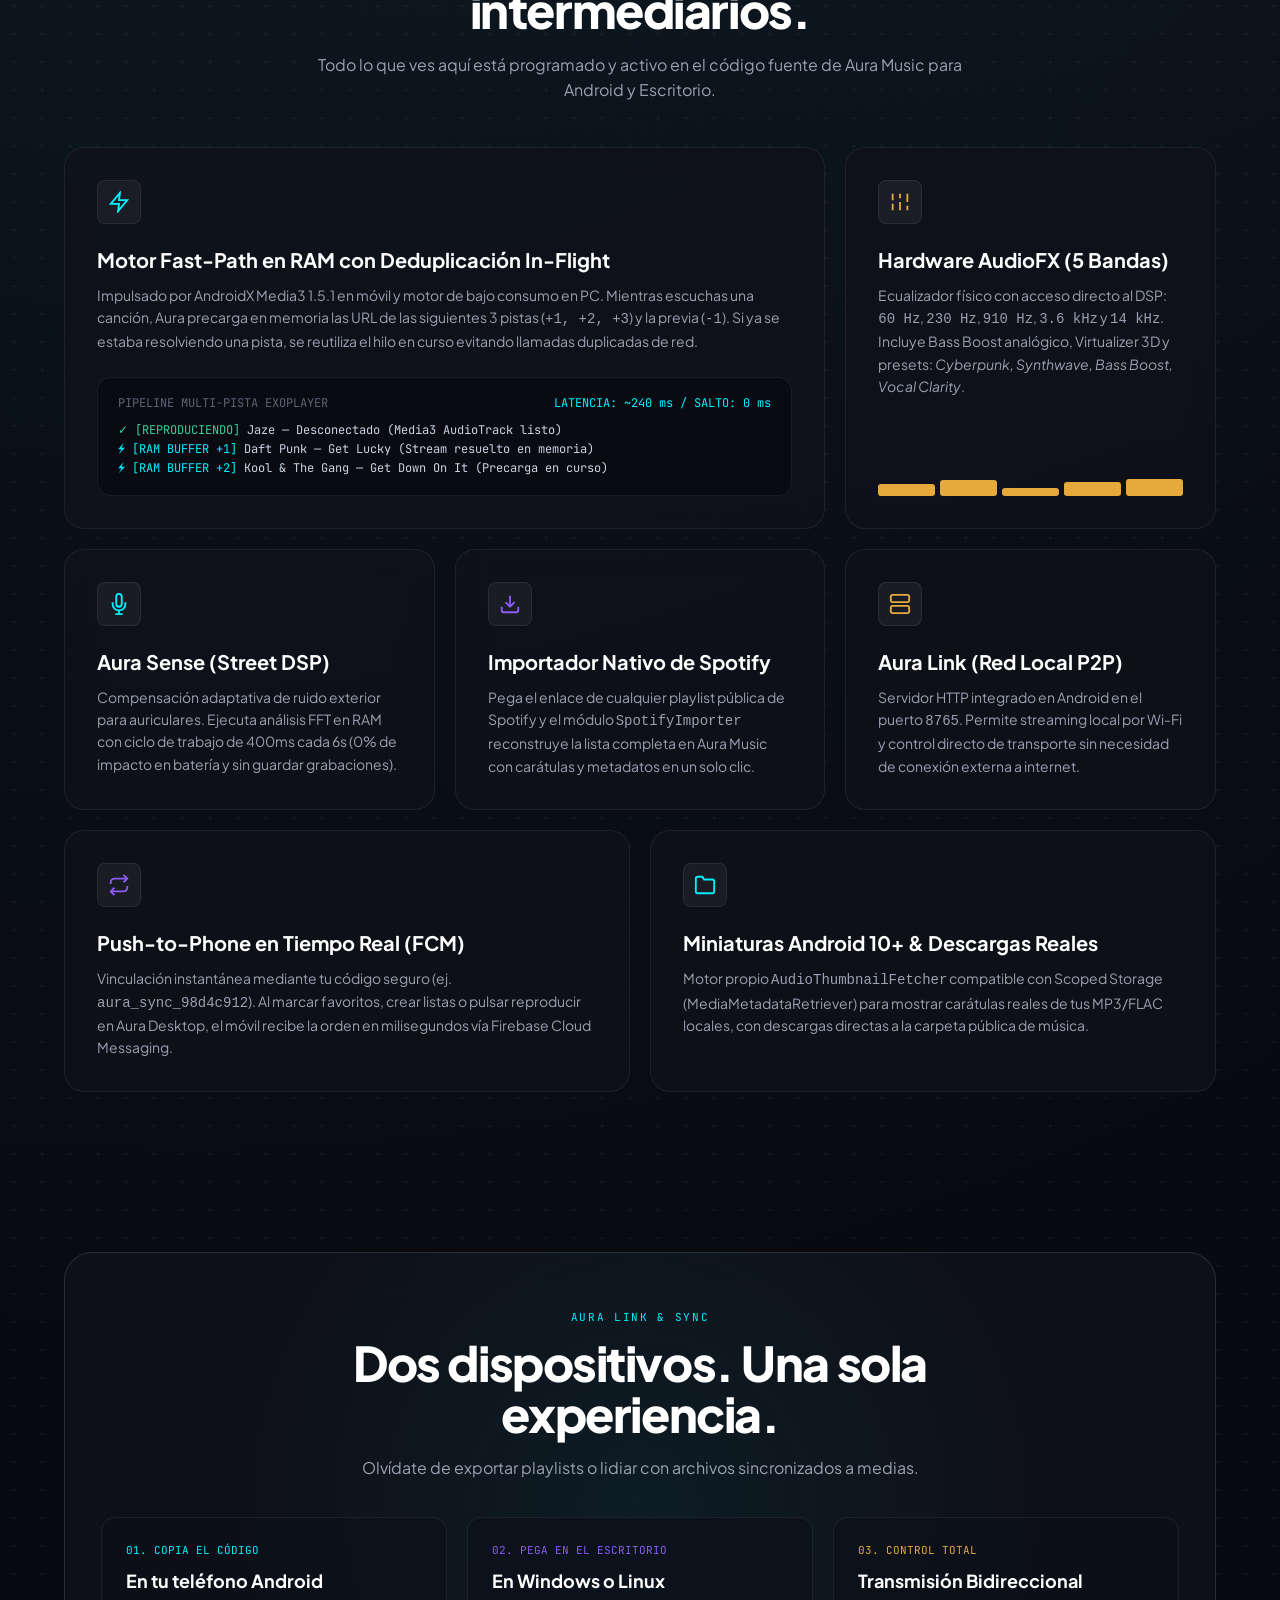
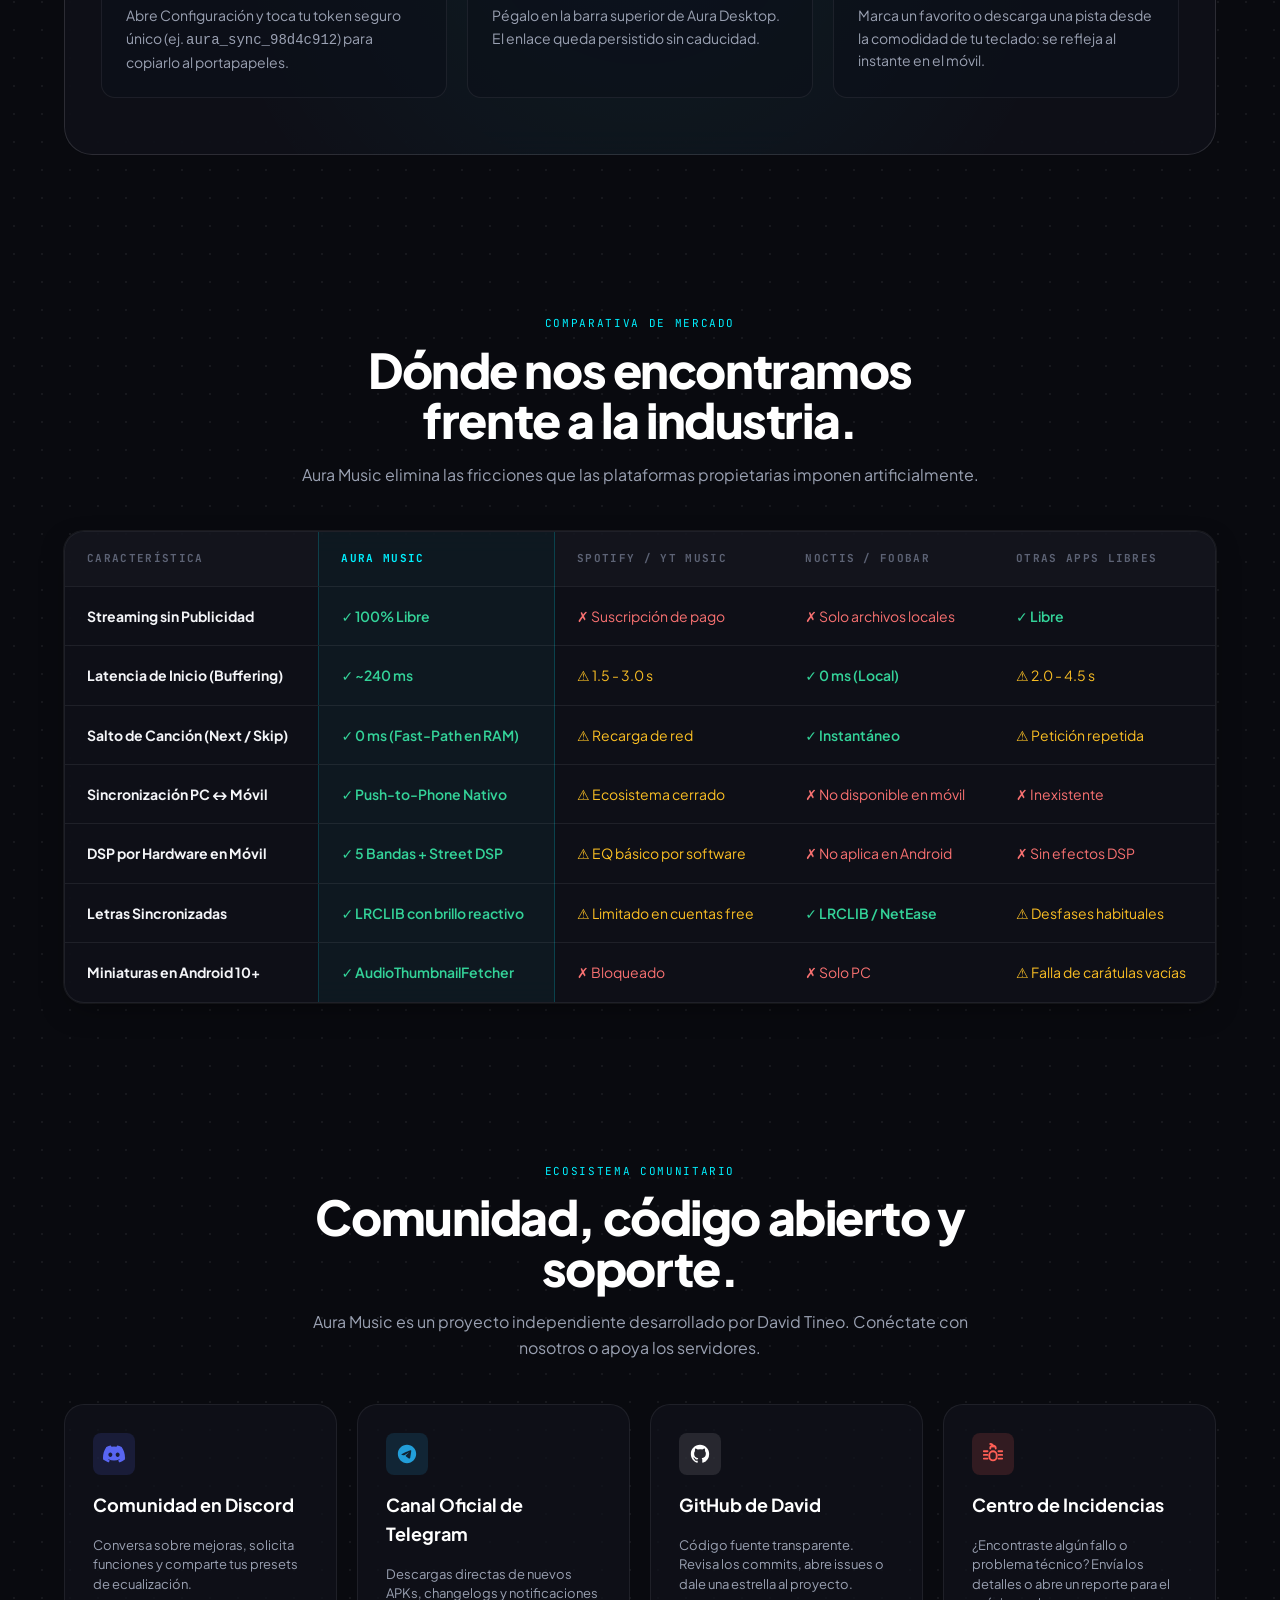
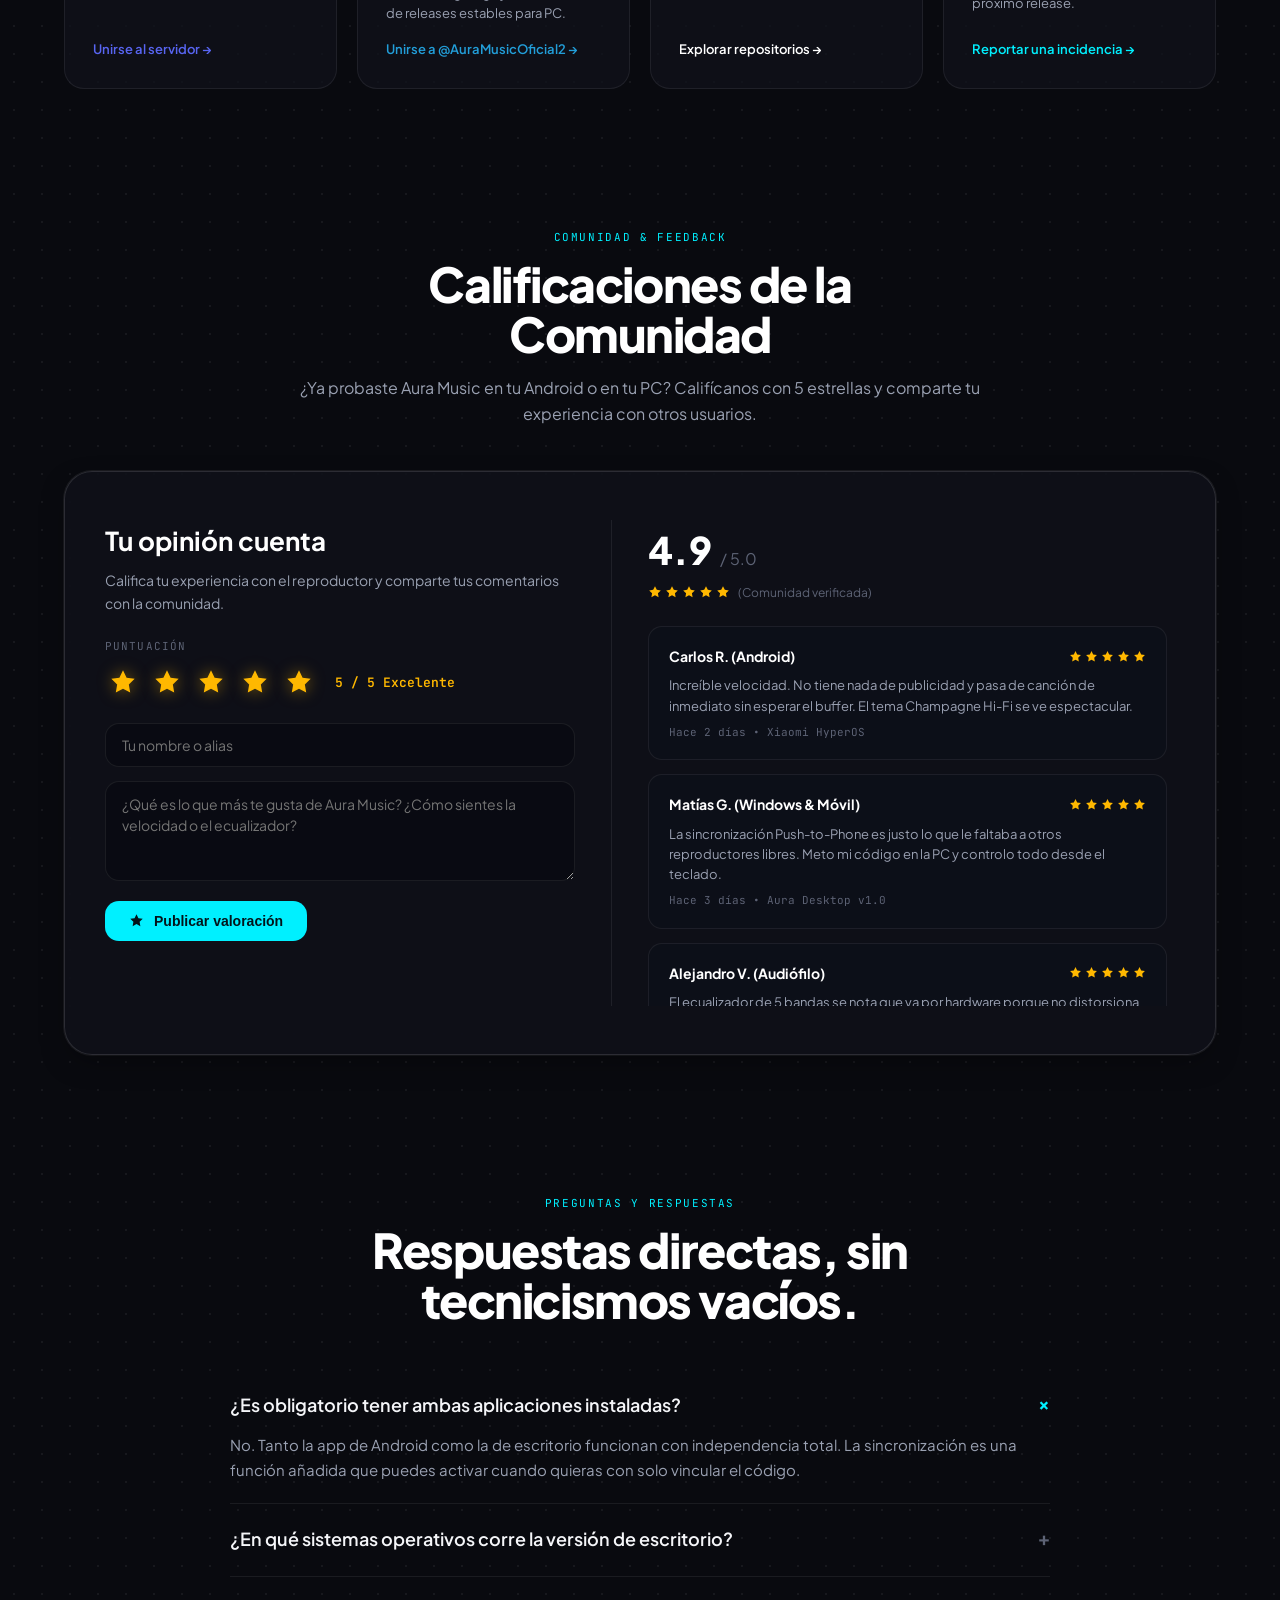
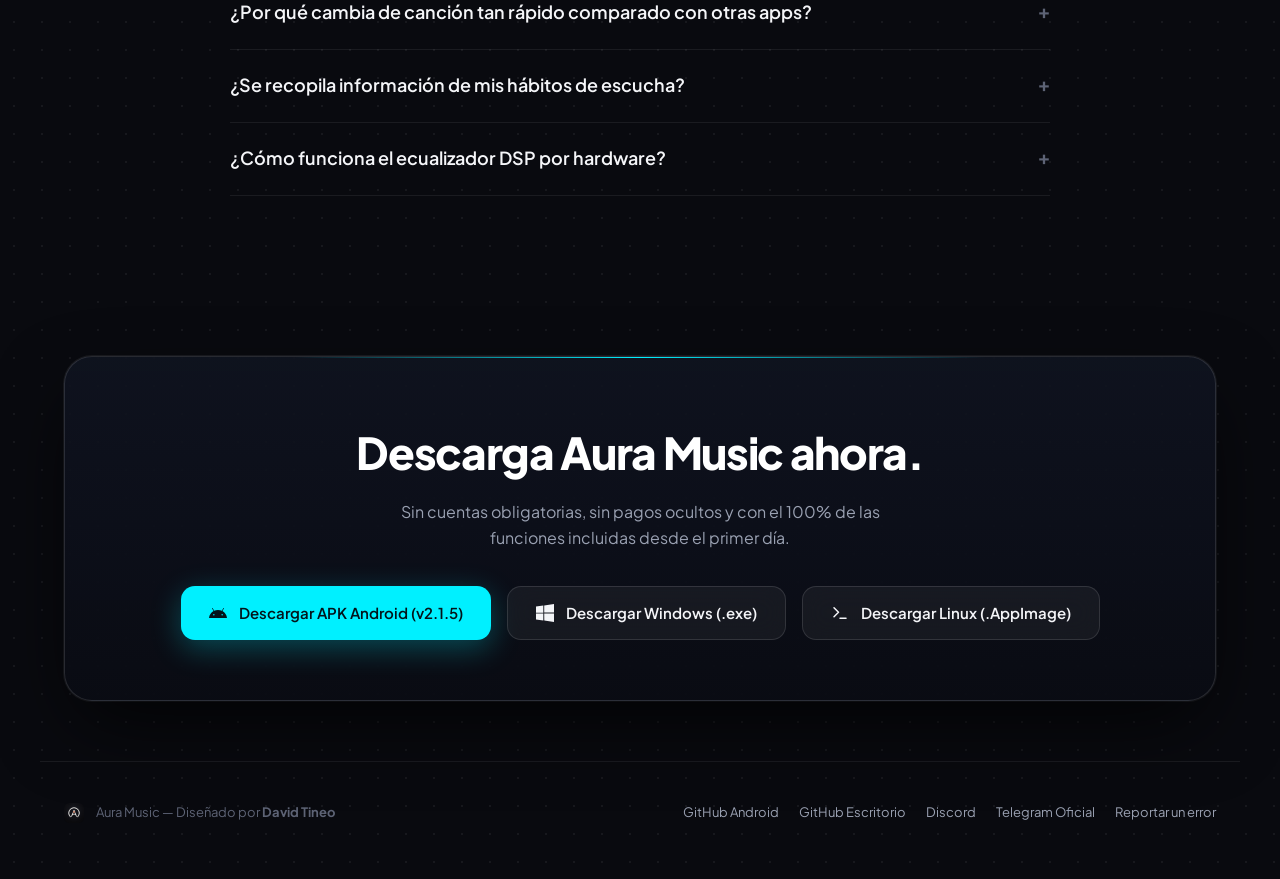
==== commit 0b77f139: "update(download): update Android APK to v2.1.5" ====
--- a/index.html
+++ b/index.html
@@ -7,11 +7,15 @@
   <meta name="description" content="Reproductor de audio de alta fidelidad, streaming libre sin anuncios, ecualizador DSP por hardware, letras sincronizadas y sincronización remota Push-to-Phone.">
   <meta name="theme-color" content="#090a0f">
 
-  <!-- Open Graph -->
+  <!-- Open Graph / Rich Embed for Discord & Telegram -->
   <meta property="og:title" content="Aura Music — Ecosistema de Audio Nativo">
-  <meta property="og:description" content="Streaming libre. Cero latencia. De tu PC a tu teléfono en un parpadeo. Código abierto en GitHub.">
-  <meta property="og:image" content="assets/img/desktop_dark.jpg">
+  <meta property="og:description" content="Reproductor de audio libre y de alta fidelidad. 0ms Fast-Path RAM Buffer, 5 bandas DSP por hardware y sincronización Push-to-Phone entre PC y Android.">
+  <meta property="og:image" content="https://respaldoperez348-rgb.github.io/aura-music-web/assets/img/aura_promo_banner.jpg">
   <meta property="og:type" content="website">
+  <meta name="twitter:card" content="summary_large_image">
+  <meta name="twitter:title" content="Aura Music — Audio Engine">
+  <meta name="twitter:description" content="Reproductor de audio libre. 0ms Fast-Path RAM Buffer, 5 bandas DSP por hardware y sincronización PC ⇄ Móvil.">
+  <meta name="twitter:image" content="https://respaldoperez348-rgb.github.io/aura-music-web/assets/img/aura_promo_banner.jpg">
 
   <!-- Favicon -->
   <link rel="icon" type="image/png" href="assets/img/logo.png">
@@ -83,11 +87,11 @@
     </p>
 
     <div class="hero-cta-group">
-      <a class="hero-cta-btn cyan-solid" href="https://github.com/respaldoperez348-rgb/AURA-MUSIC-ANDROID/releases/download/v2.1.4/AuraMusic-v2.1.4.apk" title="Descarga directa del instalador APK para Android">
+      <a class="hero-cta-btn cyan-solid" href="https://github.com/respaldoperez348-rgb/AURA-MUSIC-ANDROID/releases/download/v2.1.5/AuraMusic-v2.1.5.apk" title="Descarga directa del instalador APK para Android">
         <svg width="18" height="18" viewBox="0 0 24 24" fill="currentColor">
           <path d="M17.523 15.3414c-.5511 0-.9993-.4486-.9993-.9997s.4482-.9993.9993-.9993c.551 0 .9993.4482.9993.9993.0001.5511-.4483.9997-.9993.9997m-11.046 0c-.5511 0-.9993-.4486-.9993-.9997s.4482-.9993.9993-.9993c.5511 0 .9993.4482.9993.9993 0 .5511-.4482.9997-.9993.9997m11.4045-6.02l1.9973-3.4592a.416.416 0 00-.1523-.5676.416.416 0 00-.5676.1523l-2.0223 3.503C15.5894 8.4026 13.8567 8 12 8s-3.5894.4026-5.1366.9499L4.8411 5.4469a.4166.4166 0 00-.5677-.1523.4157.4157 0 00-.1522.5676l1.9973 3.4592C2.6889 11.1867.3432 14.6589 0 18.761h24c-.3432-4.1021-2.6889-7.5743-6.1185-9.4396"/>
         </svg>
-        <span>Descargar APK (Android v2.1.4)</span>
+        <span>Descargar APK (Android v2.1.5)</span>
       </a>
 
       <a class="hero-cta-btn glass-dark" href="https://github.com/respaldoperez348-rgb/Aura-Music-Escritorio/releases/download/v1.0.0/Aura-Music-1.0.0.exe" title="Instalador oficial para Windows 10 y 11">
@@ -795,11 +799,11 @@
       <p>Sin cuentas obligatorias, sin pagos ocultos y con el 100% de las funciones incluidas desde el primer día.</p>
 
       <div class="downloads-cta-row">
-        <a class="hero-cta-btn cyan-solid" href="https://github.com/respaldoperez348-rgb/AURA-MUSIC-ANDROID/releases/download/v2.1.4/AuraMusic-v2.1.4.apk" title="Descarga directa del instalador APK para Android">
+        <a class="hero-cta-btn cyan-solid" href="https://github.com/respaldoperez348-rgb/AURA-MUSIC-ANDROID/releases/download/v2.1.5/AuraMusic-v2.1.5.apk" title="Descarga directa del instalador APK para Android">
           <svg width="18" height="18" viewBox="0 0 24 24" fill="currentColor">
             <path d="M17.523 15.3414c-.5511 0-.9993-.4486-.9993-.9997s.4482-.9993.9993-.9993c.551 0 .9993.4482.9993.9993.0001.5511-.4483.9997-.9993.9997m-11.046 0c-.5511 0-.9993-.4486-.9993-.9997s.4482-.9993.9993-.9993c.5511 0 .9993.4482.9993.9993 0 .5511-.4482.9997-.9993.9997m11.4045-6.02l1.9973-3.4592a.416.416 0 00-.1523-.5676.416.416 0 00-.5676.1523l-2.0223 3.503C15.5894 8.4026 13.8567 8 12 8s-3.5894.4026-5.1366.9499L4.8411 5.4469a.4166.4166 0 00-.5677-.1523.4157.4157 0 00-.1522.5676l1.9973 3.4592C2.6889 11.1867.3432 14.6589 0 18.761h24c-.3432-4.1021-2.6889-7.5743-6.1185-9.4396"/>
           </svg>
-          Descargar APK Android (v2.1.4)
+          Descargar APK Android (v2.1.5)
         </a>
 
         <a class="hero-cta-btn glass-dark" href="https://github.com/respaldoperez348-rgb/Aura-Music-Escritorio/releases/download/v1.0.0/Aura-Music-1.0.0.exe" title="Instalador oficial para Windows">
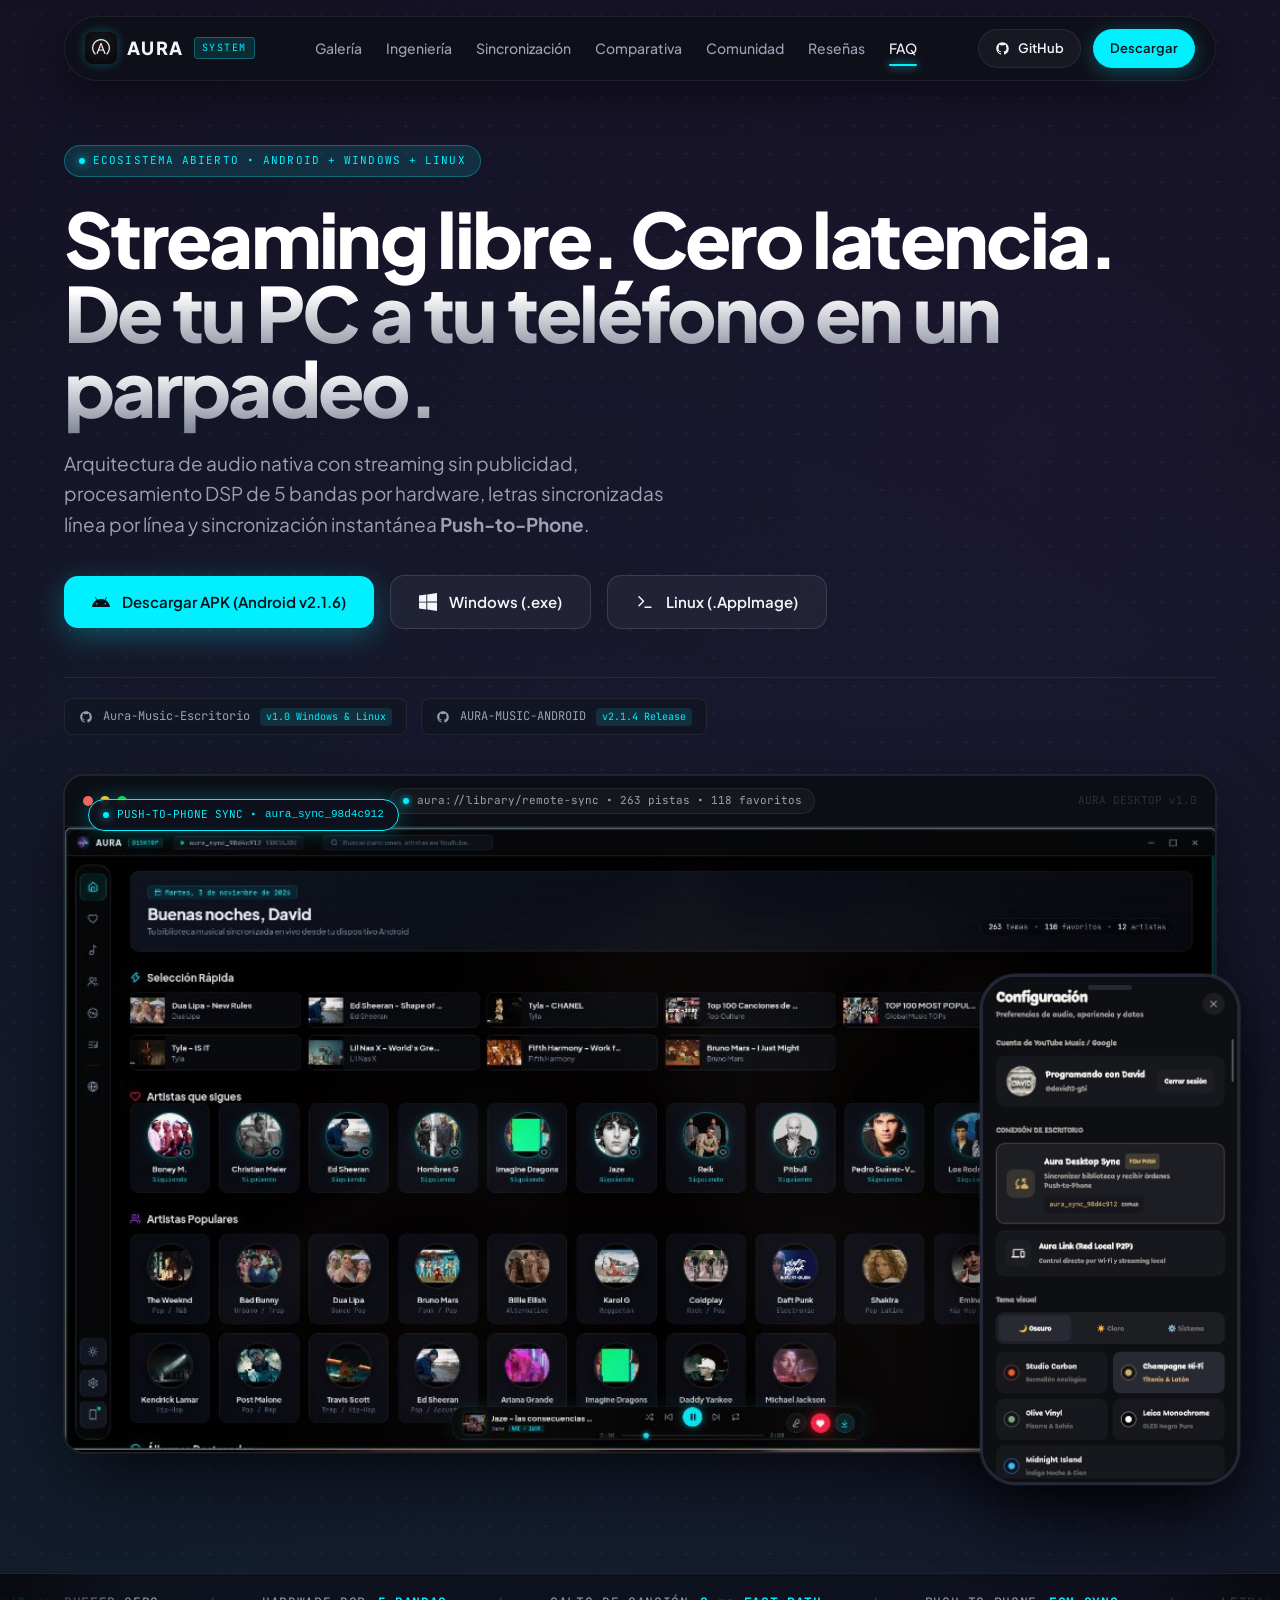
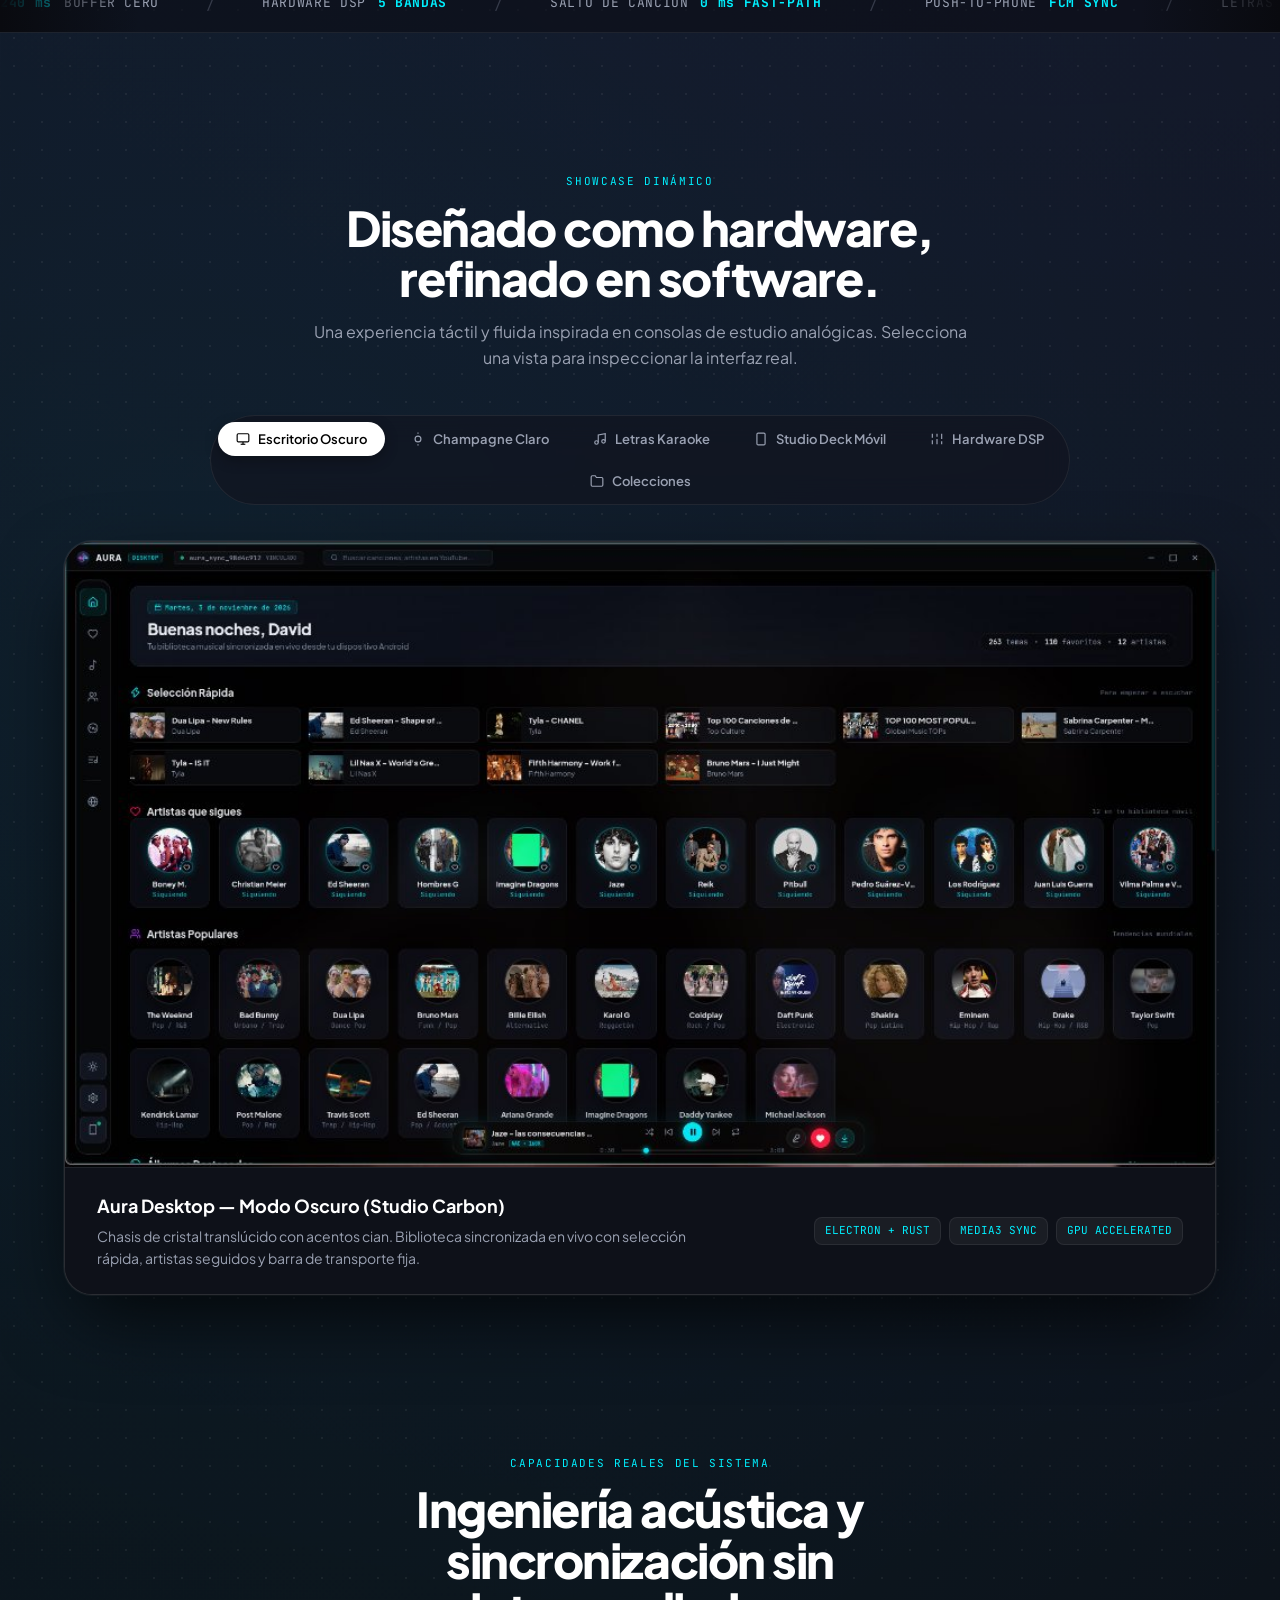
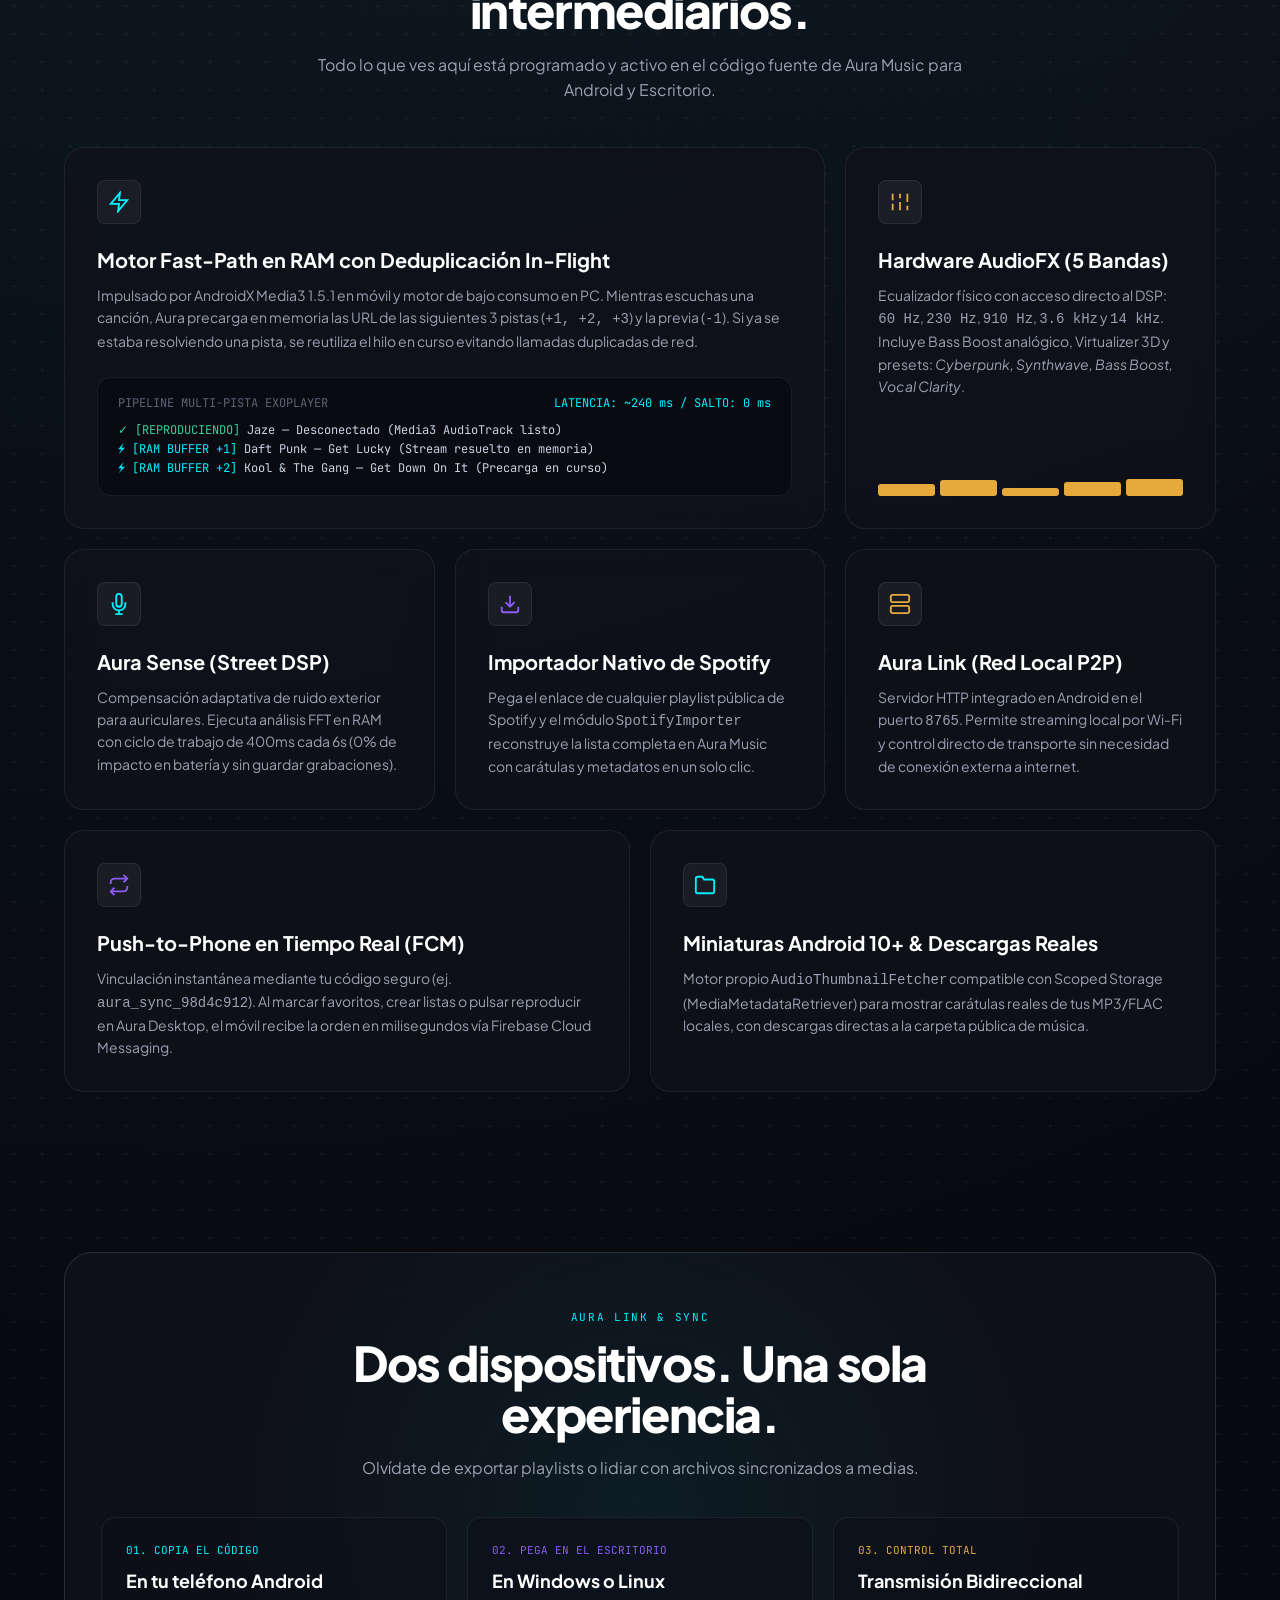
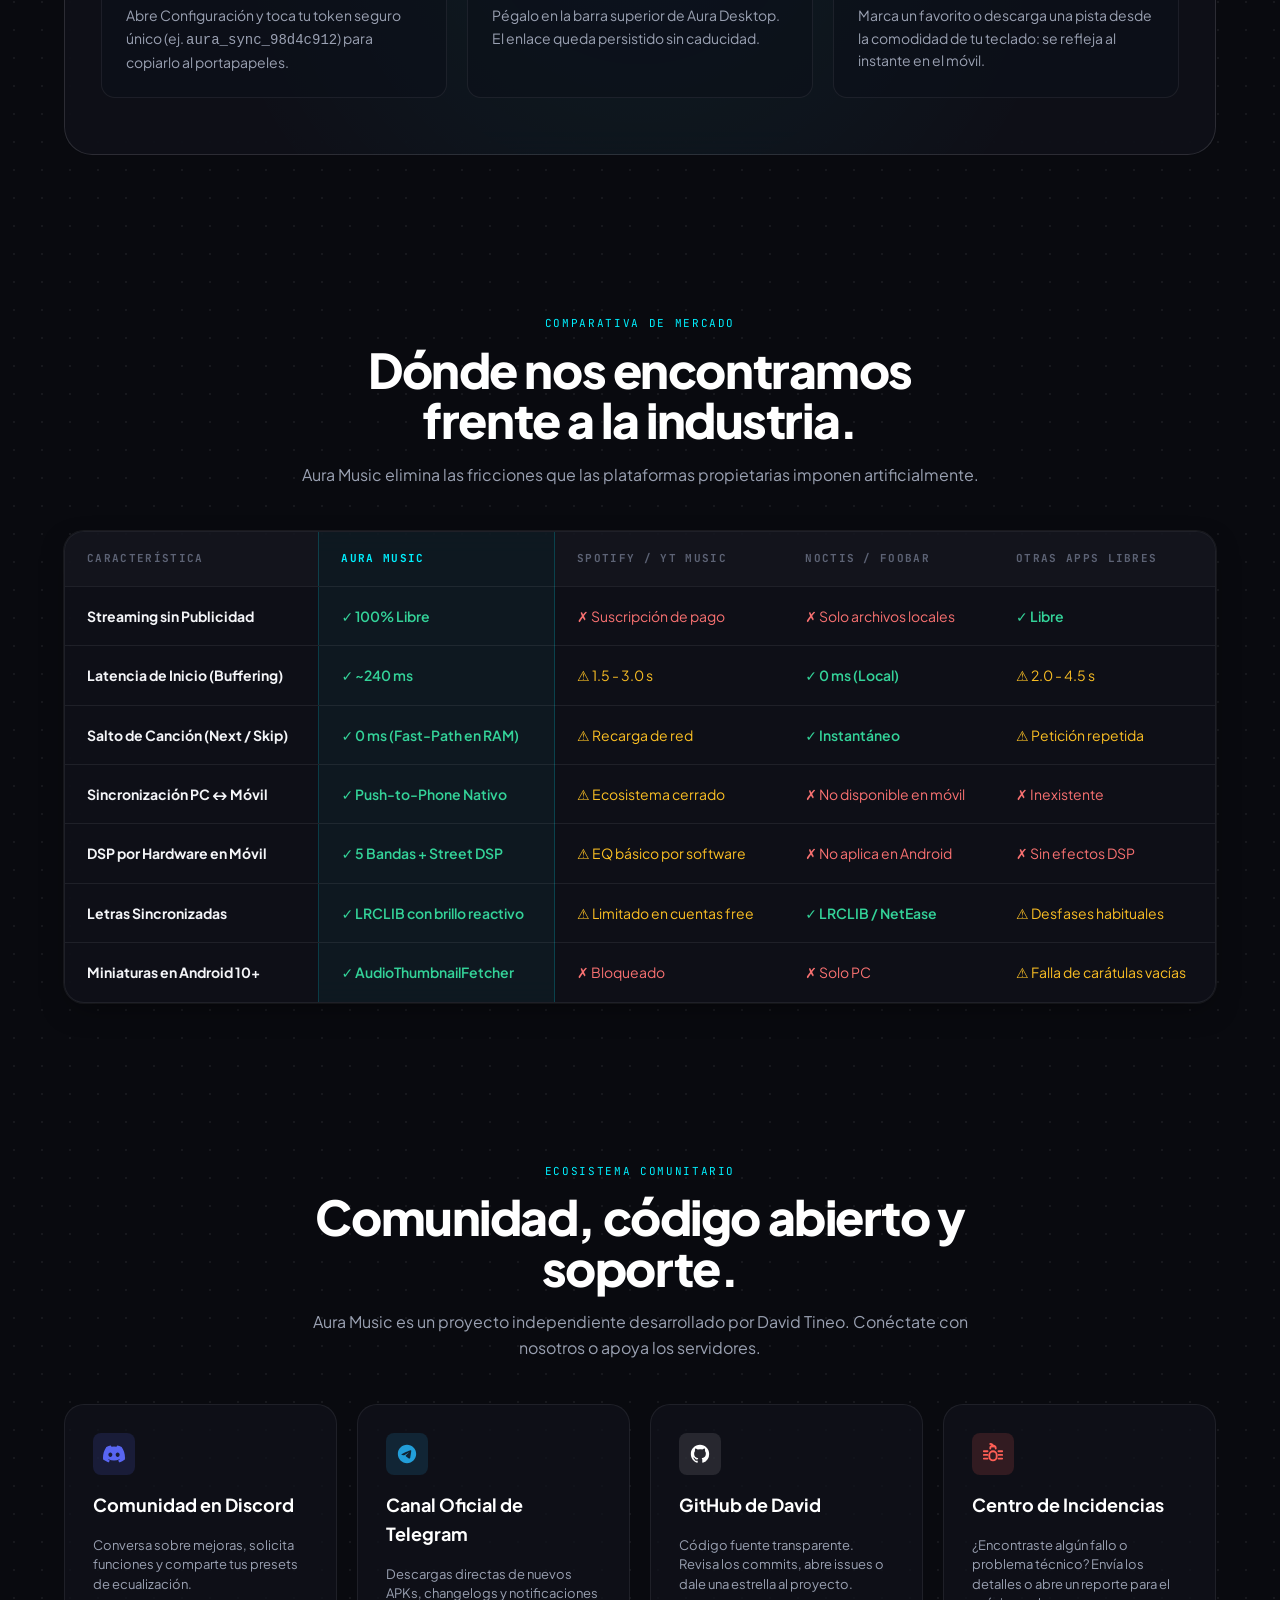
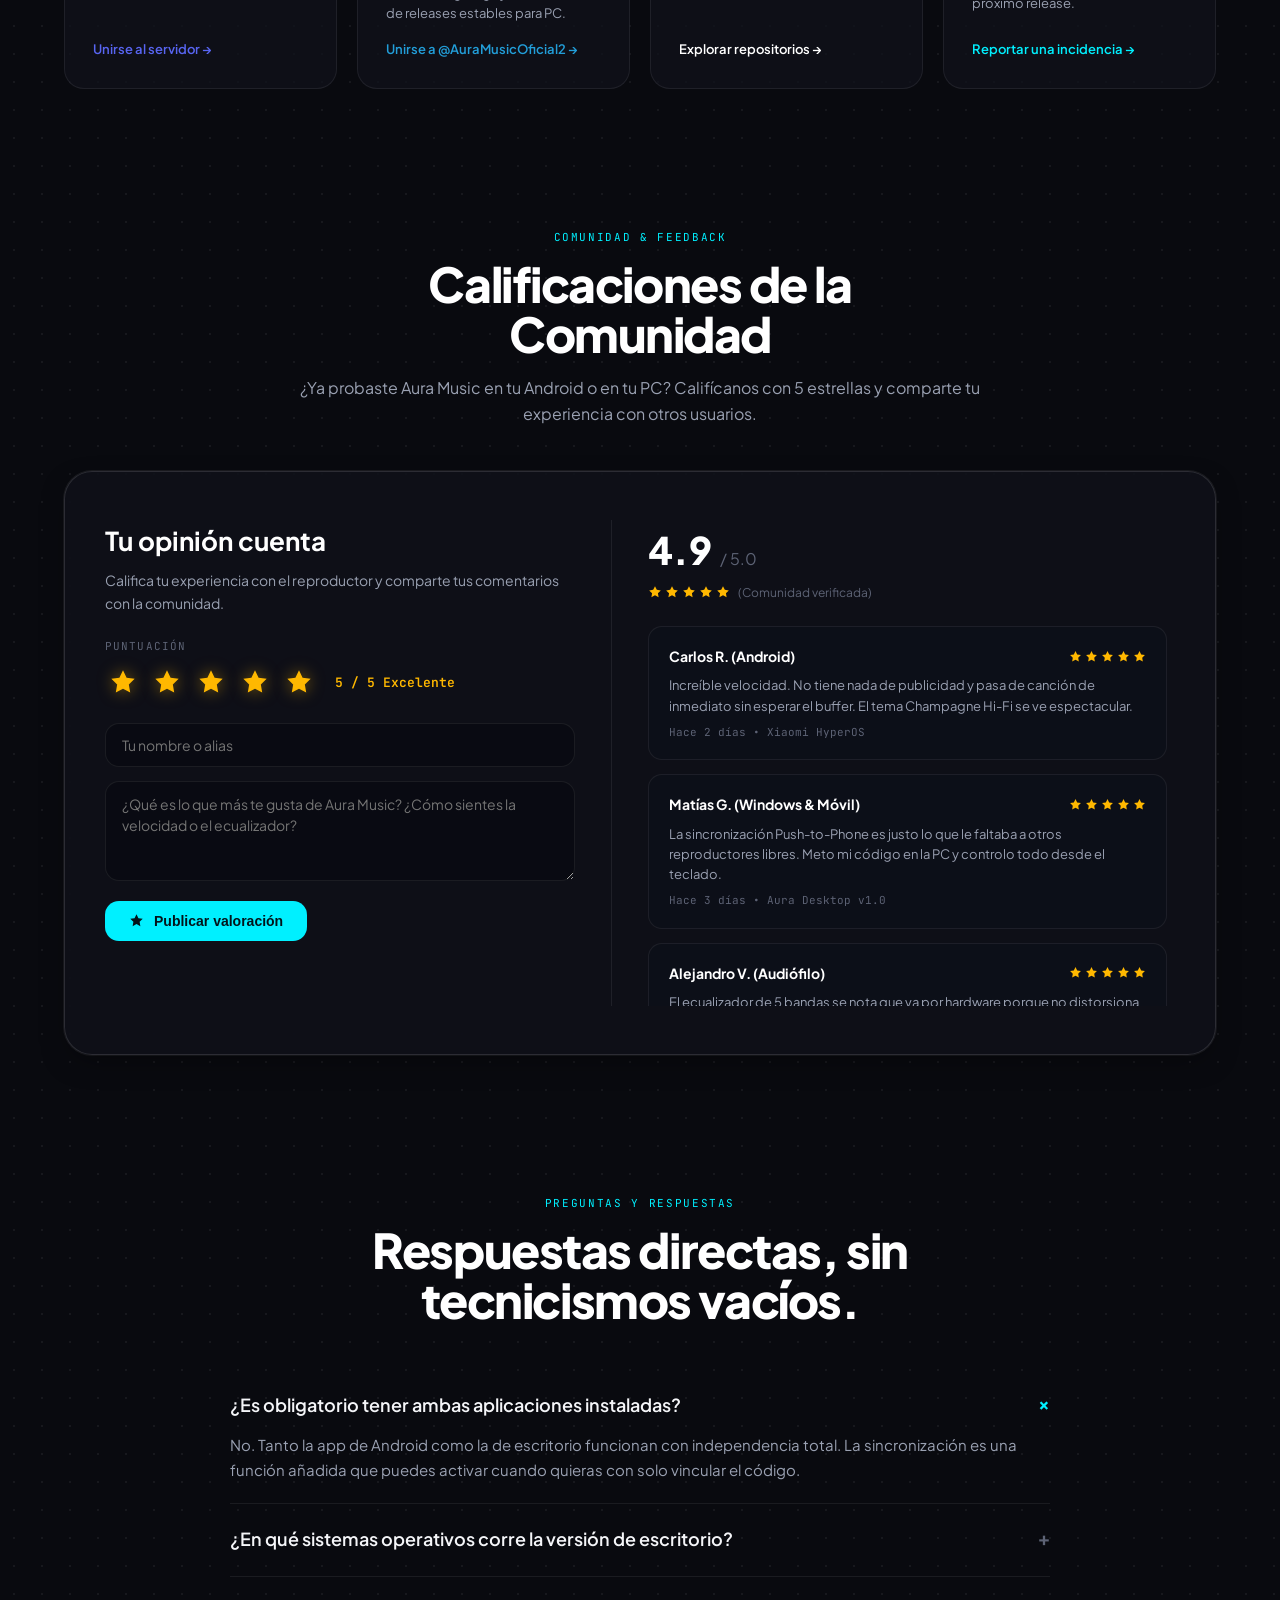
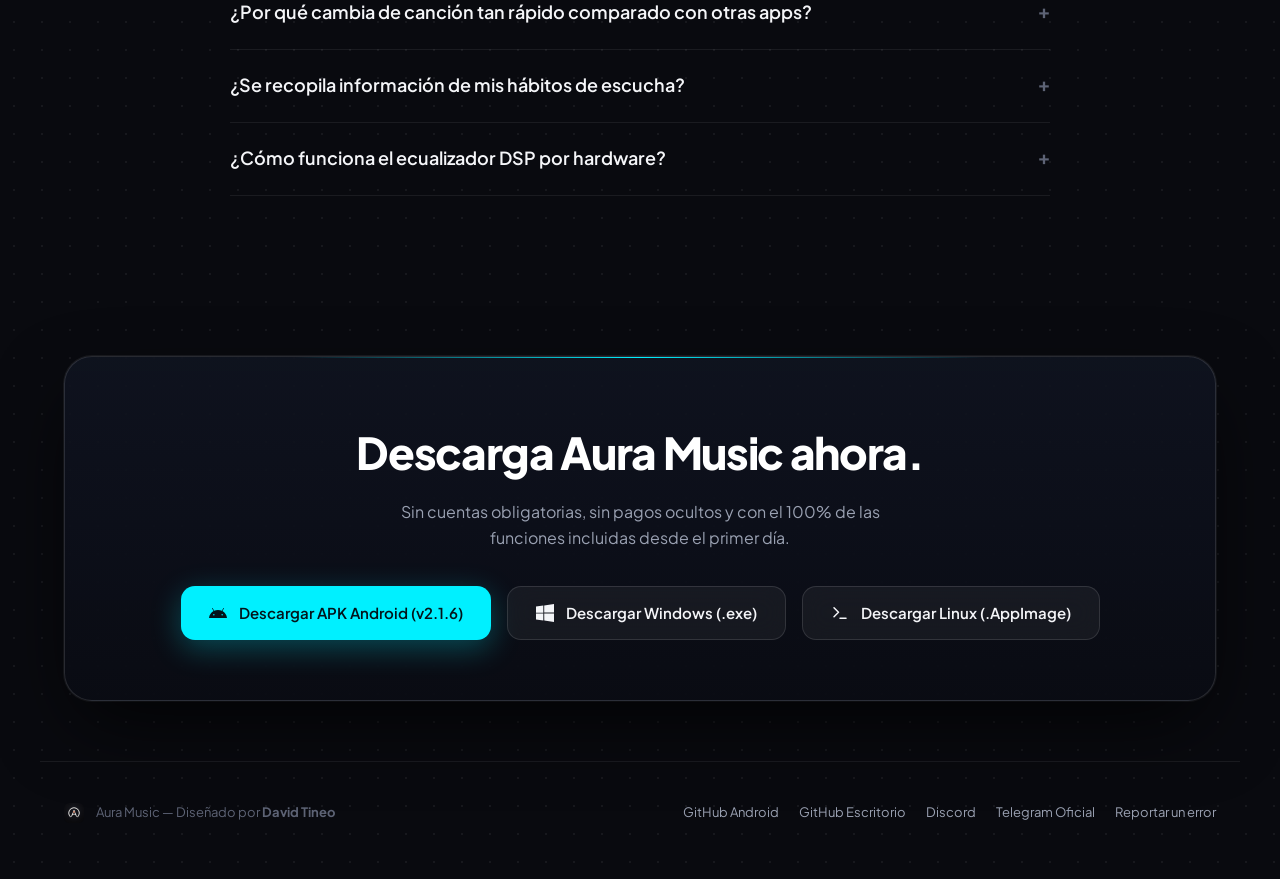
==== commit d6cd6d6f: "update(download): update Android APK to v2.1.6" ====
--- a/index.html
+++ b/index.html
@@ -87,11 +87,11 @@
     </p>
 
     <div class="hero-cta-group">
-      <a class="hero-cta-btn cyan-solid" href="https://github.com/respaldoperez348-rgb/AURA-MUSIC-ANDROID/releases/download/v2.1.5/AuraMusic-v2.1.5.apk" title="Descarga directa del instalador APK para Android">
+      <a class="hero-cta-btn cyan-solid" href="https://github.com/respaldoperez348-rgb/AURA-MUSIC-ANDROID/releases/download/v2.1.6/AuraMusic-v2.1.6.apk" title="Descarga directa del instalador APK para Android">
         <svg width="18" height="18" viewBox="0 0 24 24" fill="currentColor">
           <path d="M17.523 15.3414c-.5511 0-.9993-.4486-.9993-.9997s.4482-.9993.9993-.9993c.551 0 .9993.4482.9993.9993.0001.5511-.4483.9997-.9993.9997m-11.046 0c-.5511 0-.9993-.4486-.9993-.9997s.4482-.9993.9993-.9993c.5511 0 .9993.4482.9993.9993 0 .5511-.4482.9997-.9993.9997m11.4045-6.02l1.9973-3.4592a.416.416 0 00-.1523-.5676.416.416 0 00-.5676.1523l-2.0223 3.503C15.5894 8.4026 13.8567 8 12 8s-3.5894.4026-5.1366.9499L4.8411 5.4469a.4166.4166 0 00-.5677-.1523.4157.4157 0 00-.1522.5676l1.9973 3.4592C2.6889 11.1867.3432 14.6589 0 18.761h24c-.3432-4.1021-2.6889-7.5743-6.1185-9.4396"/>
         </svg>
-        <span>Descargar APK (Android v2.1.5)</span>
+        <span>Descargar APK (Android v2.1.6)</span>
       </a>
 
       <a class="hero-cta-btn glass-dark" href="https://github.com/respaldoperez348-rgb/Aura-Music-Escritorio/releases/download/v1.0.0/Aura-Music-1.0.0.exe" title="Instalador oficial para Windows 10 y 11">
@@ -799,11 +799,11 @@
       <p>Sin cuentas obligatorias, sin pagos ocultos y con el 100% de las funciones incluidas desde el primer día.</p>
 
       <div class="downloads-cta-row">
-        <a class="hero-cta-btn cyan-solid" href="https://github.com/respaldoperez348-rgb/AURA-MUSIC-ANDROID/releases/download/v2.1.5/AuraMusic-v2.1.5.apk" title="Descarga directa del instalador APK para Android">
+        <a class="hero-cta-btn cyan-solid" href="https://github.com/respaldoperez348-rgb/AURA-MUSIC-ANDROID/releases/download/v2.1.6/AuraMusic-v2.1.6.apk" title="Descarga directa del instalador APK para Android">
           <svg width="18" height="18" viewBox="0 0 24 24" fill="currentColor">
             <path d="M17.523 15.3414c-.5511 0-.9993-.4486-.9993-.9997s.4482-.9993.9993-.9993c.551 0 .9993.4482.9993.9993.0001.5511-.4483.9997-.9993.9997m-11.046 0c-.5511 0-.9993-.4486-.9993-.9997s.4482-.9993.9993-.9993c.5511 0 .9993.4482.9993.9993 0 .5511-.4482.9997-.9993.9997m11.4045-6.02l1.9973-3.4592a.416.416 0 00-.1523-.5676.416.416 0 00-.5676.1523l-2.0223 3.503C15.5894 8.4026 13.8567 8 12 8s-3.5894.4026-5.1366.9499L4.8411 5.4469a.4166.4166 0 00-.5677-.1523.4157.4157 0 00-.1522.5676l1.9973 3.4592C2.6889 11.1867.3432 14.6589 0 18.761h24c-.3432-4.1021-2.6889-7.5743-6.1185-9.4396"/>
           </svg>
-          Descargar APK Android (v2.1.5)
+          Descargar APK Android (v2.1.6)
         </a>
 
         <a class="hero-cta-btn glass-dark" href="https://github.com/respaldoperez348-rgb/Aura-Music-Escritorio/releases/download/v1.0.0/Aura-Music-1.0.0.exe" title="Instalador oficial para Windows">
